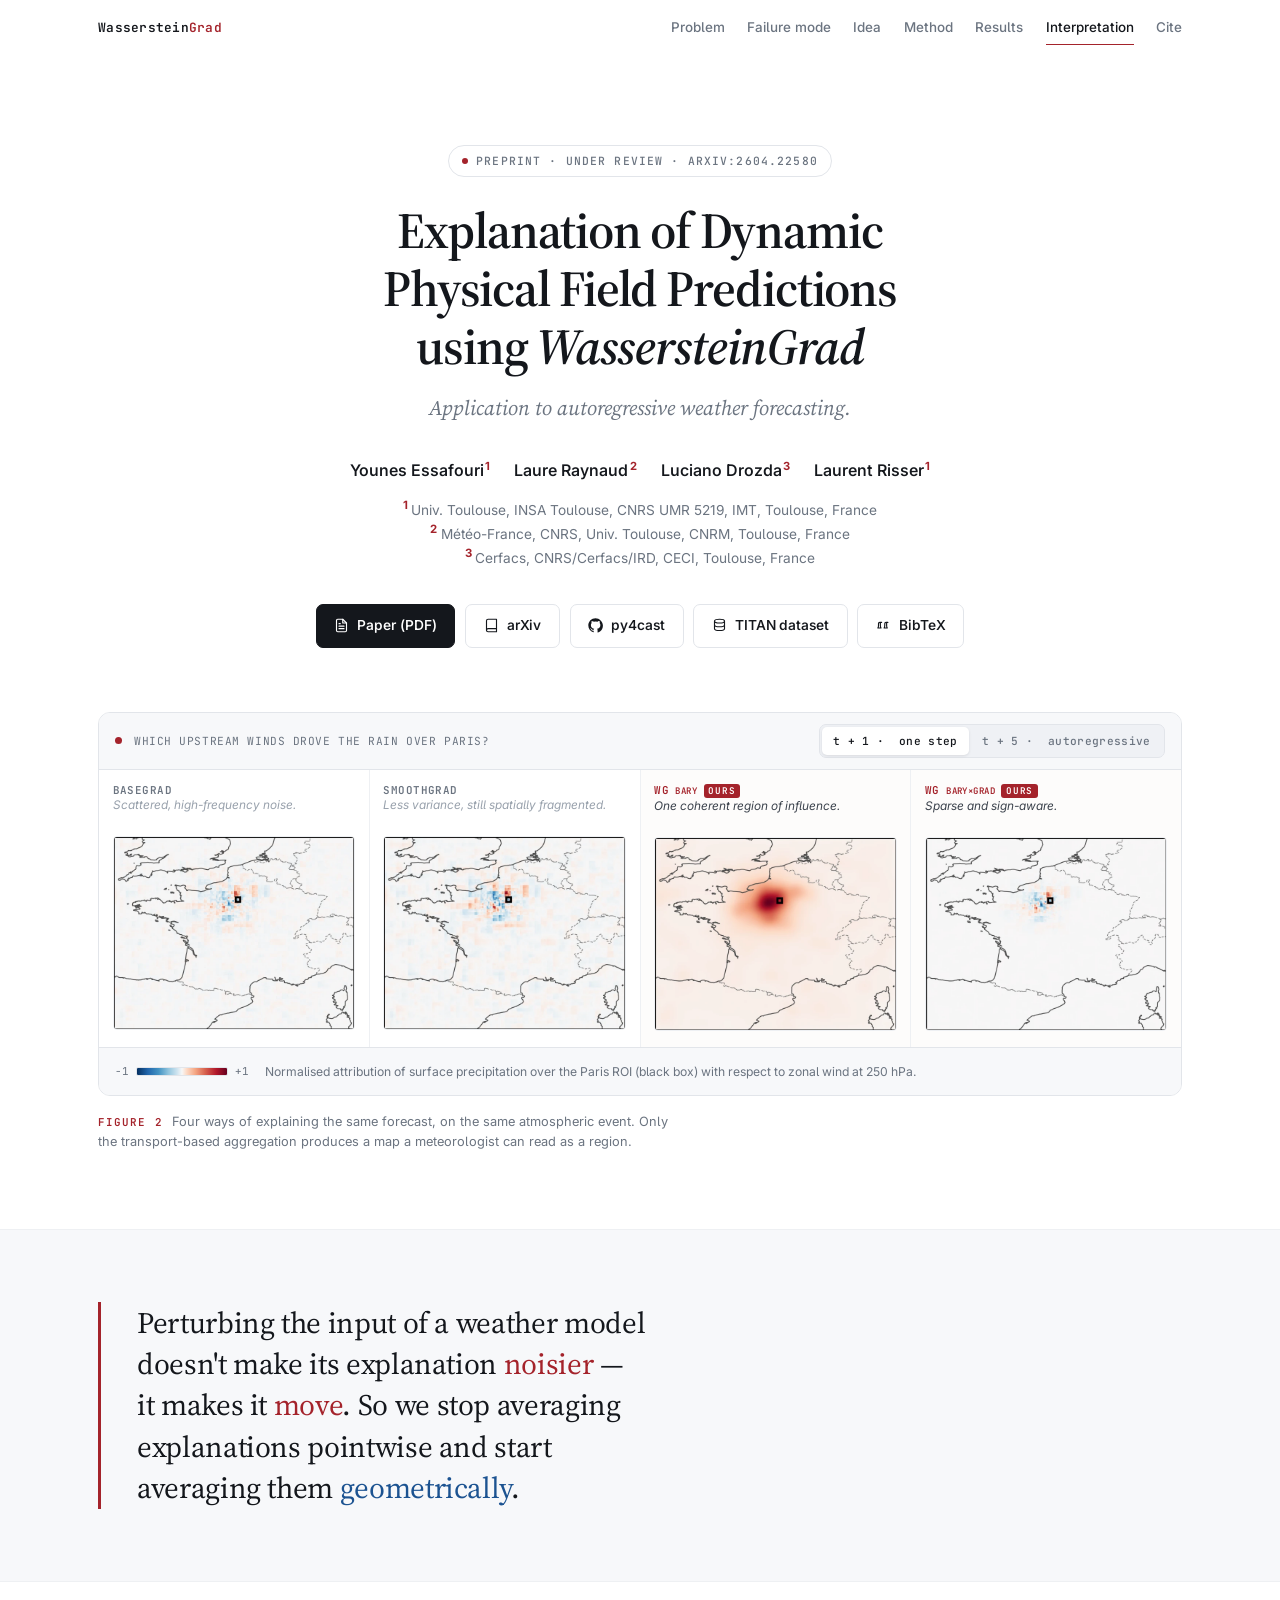
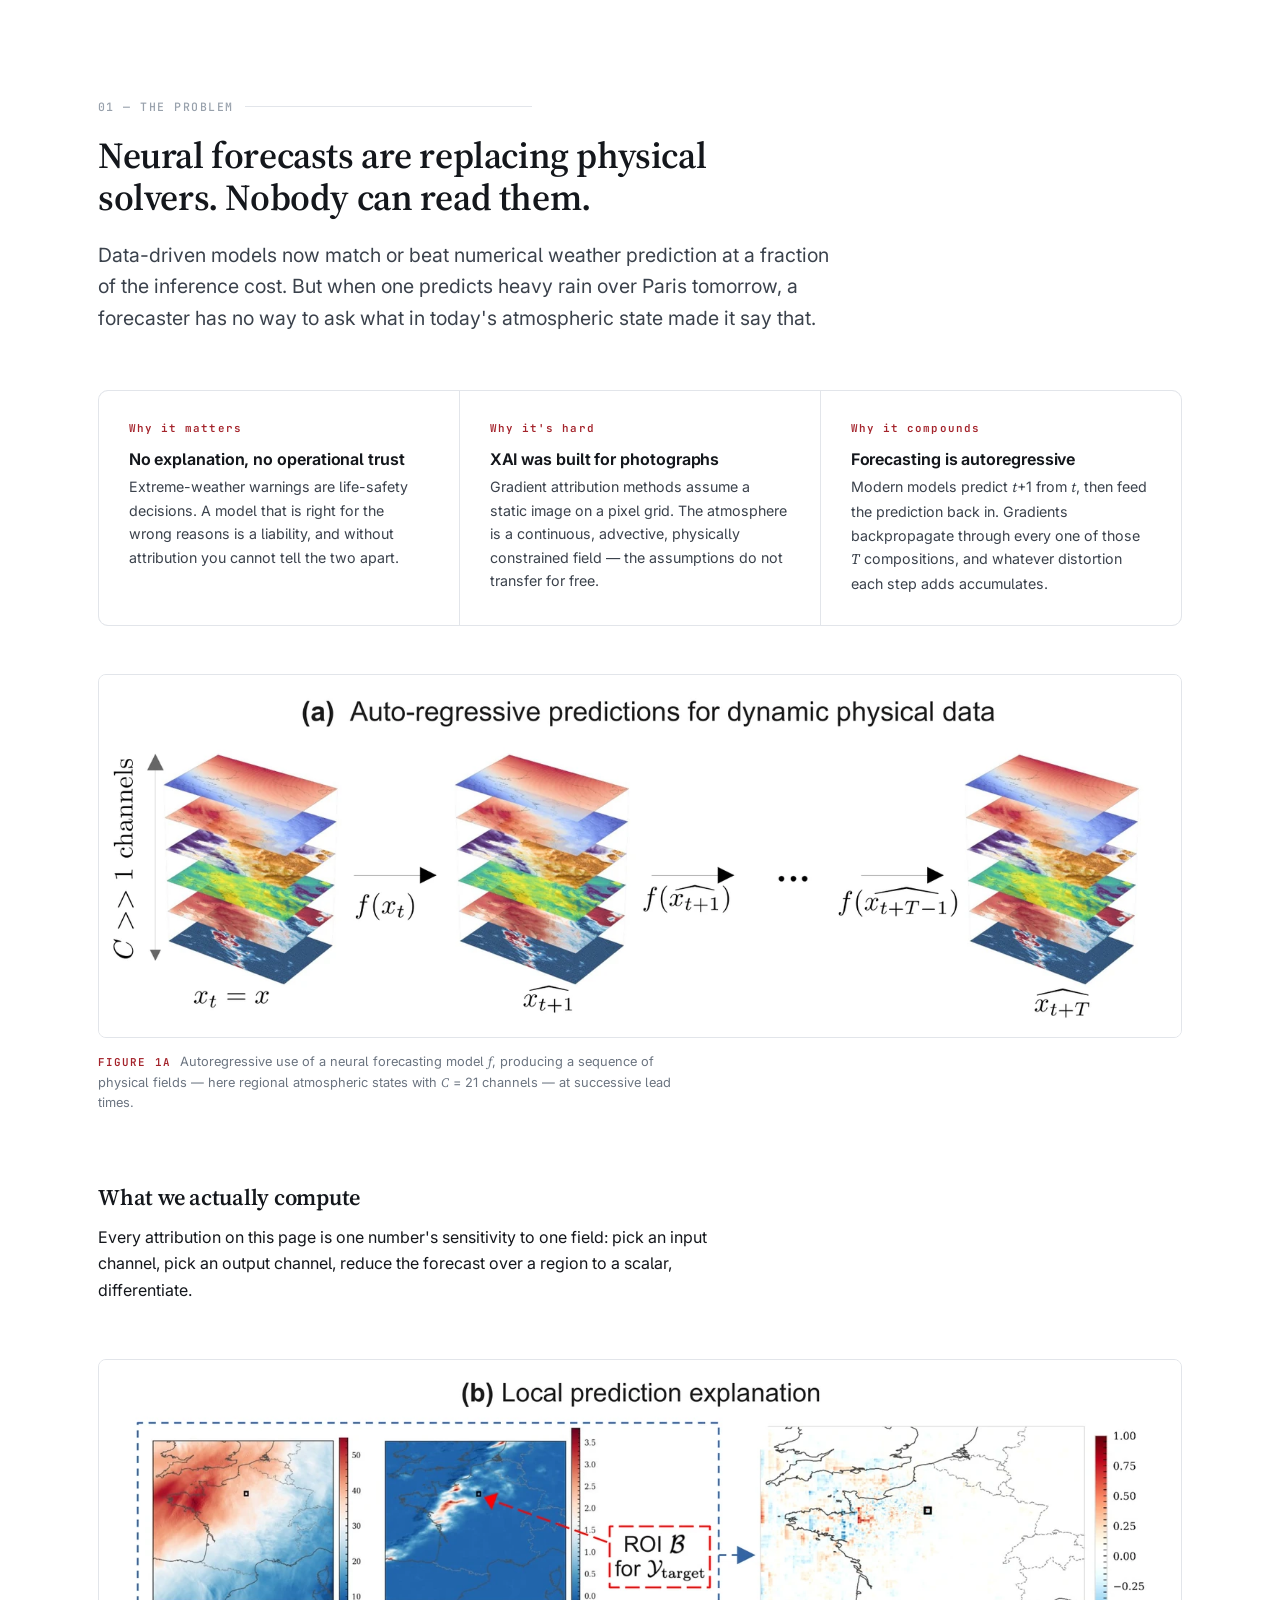
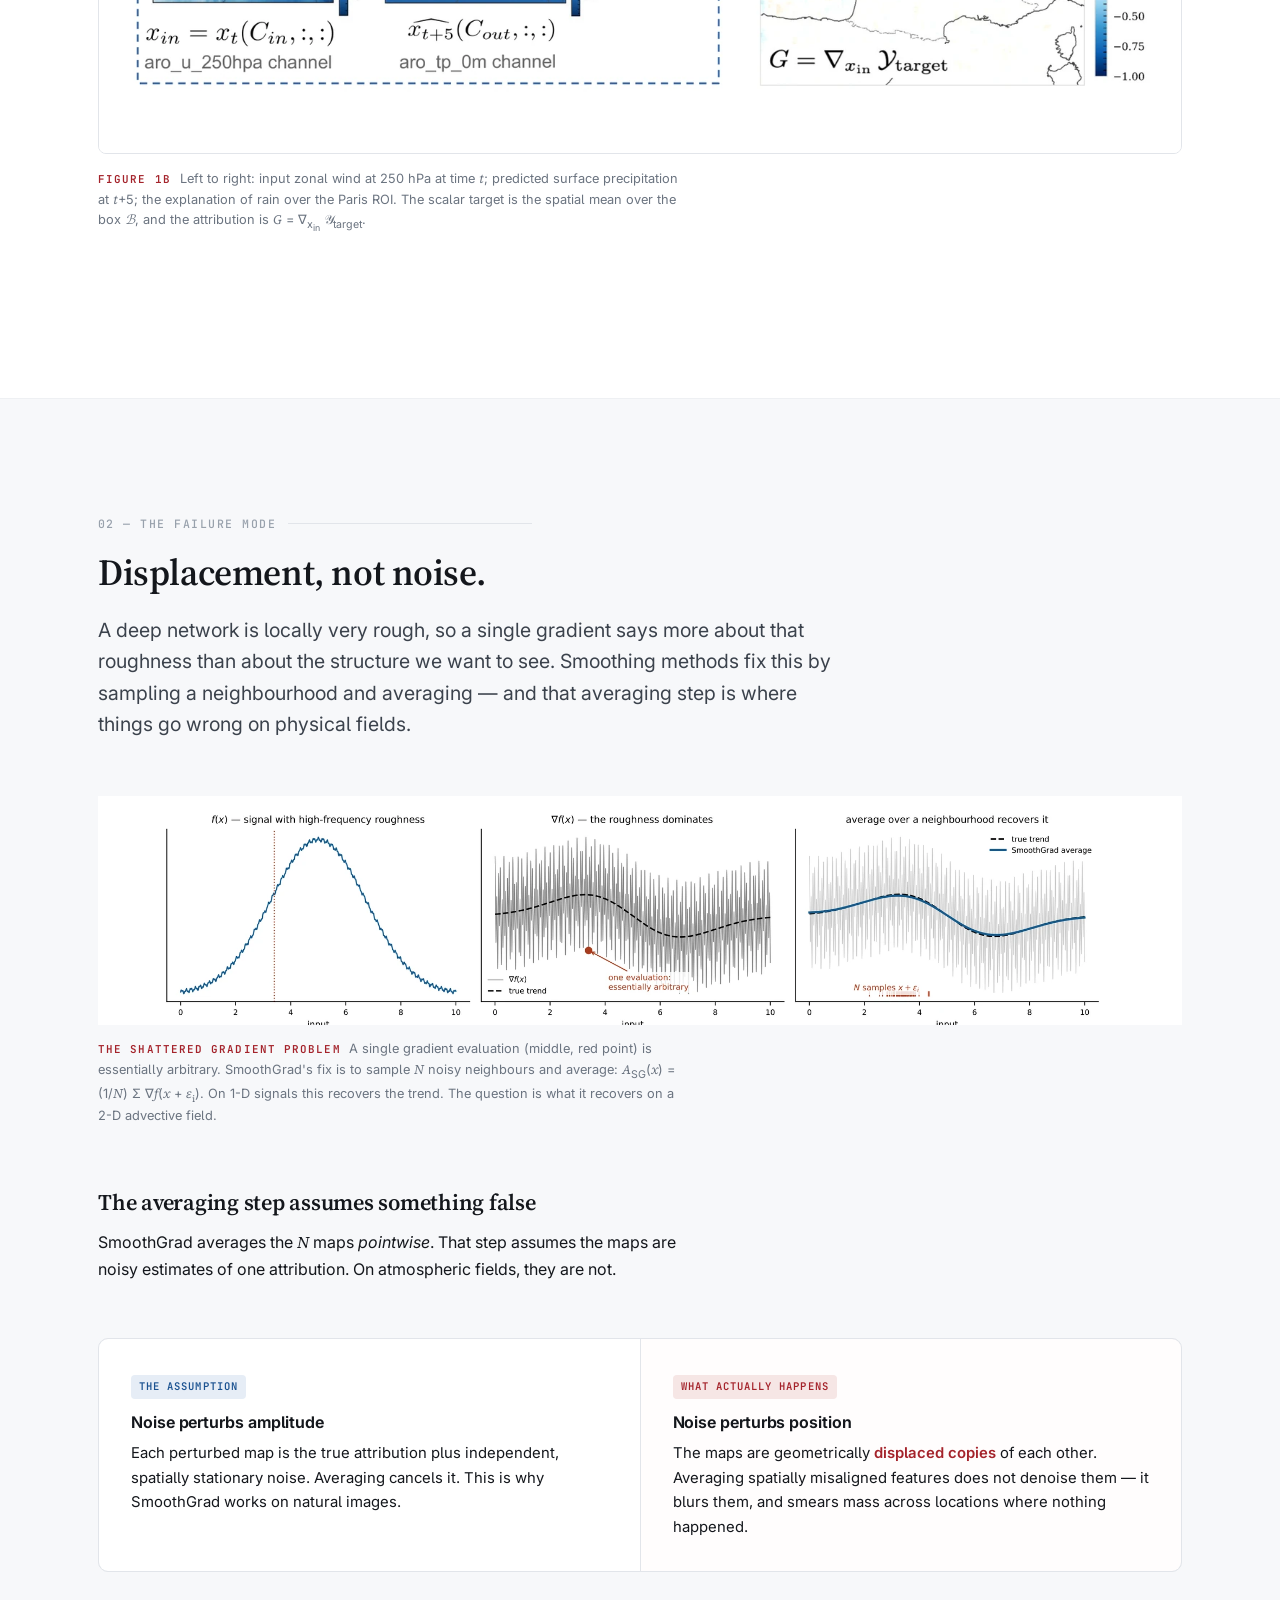
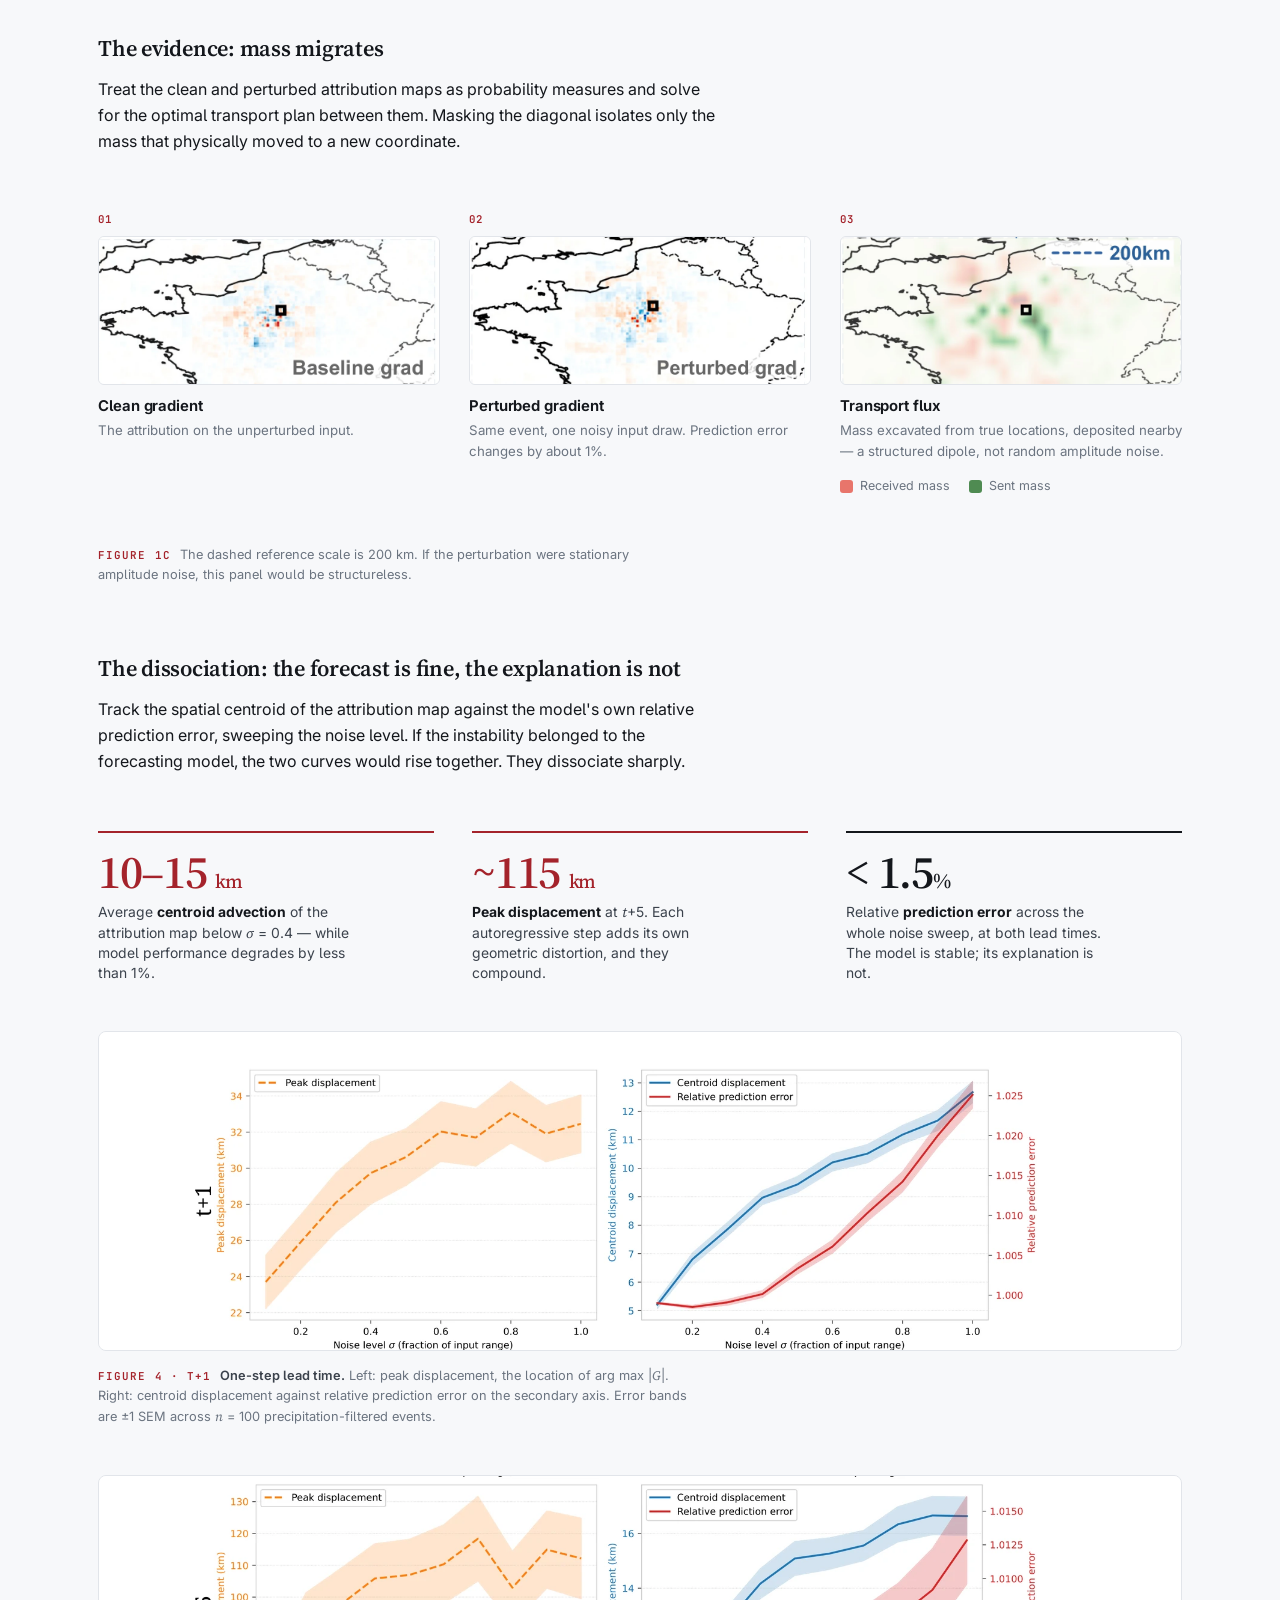
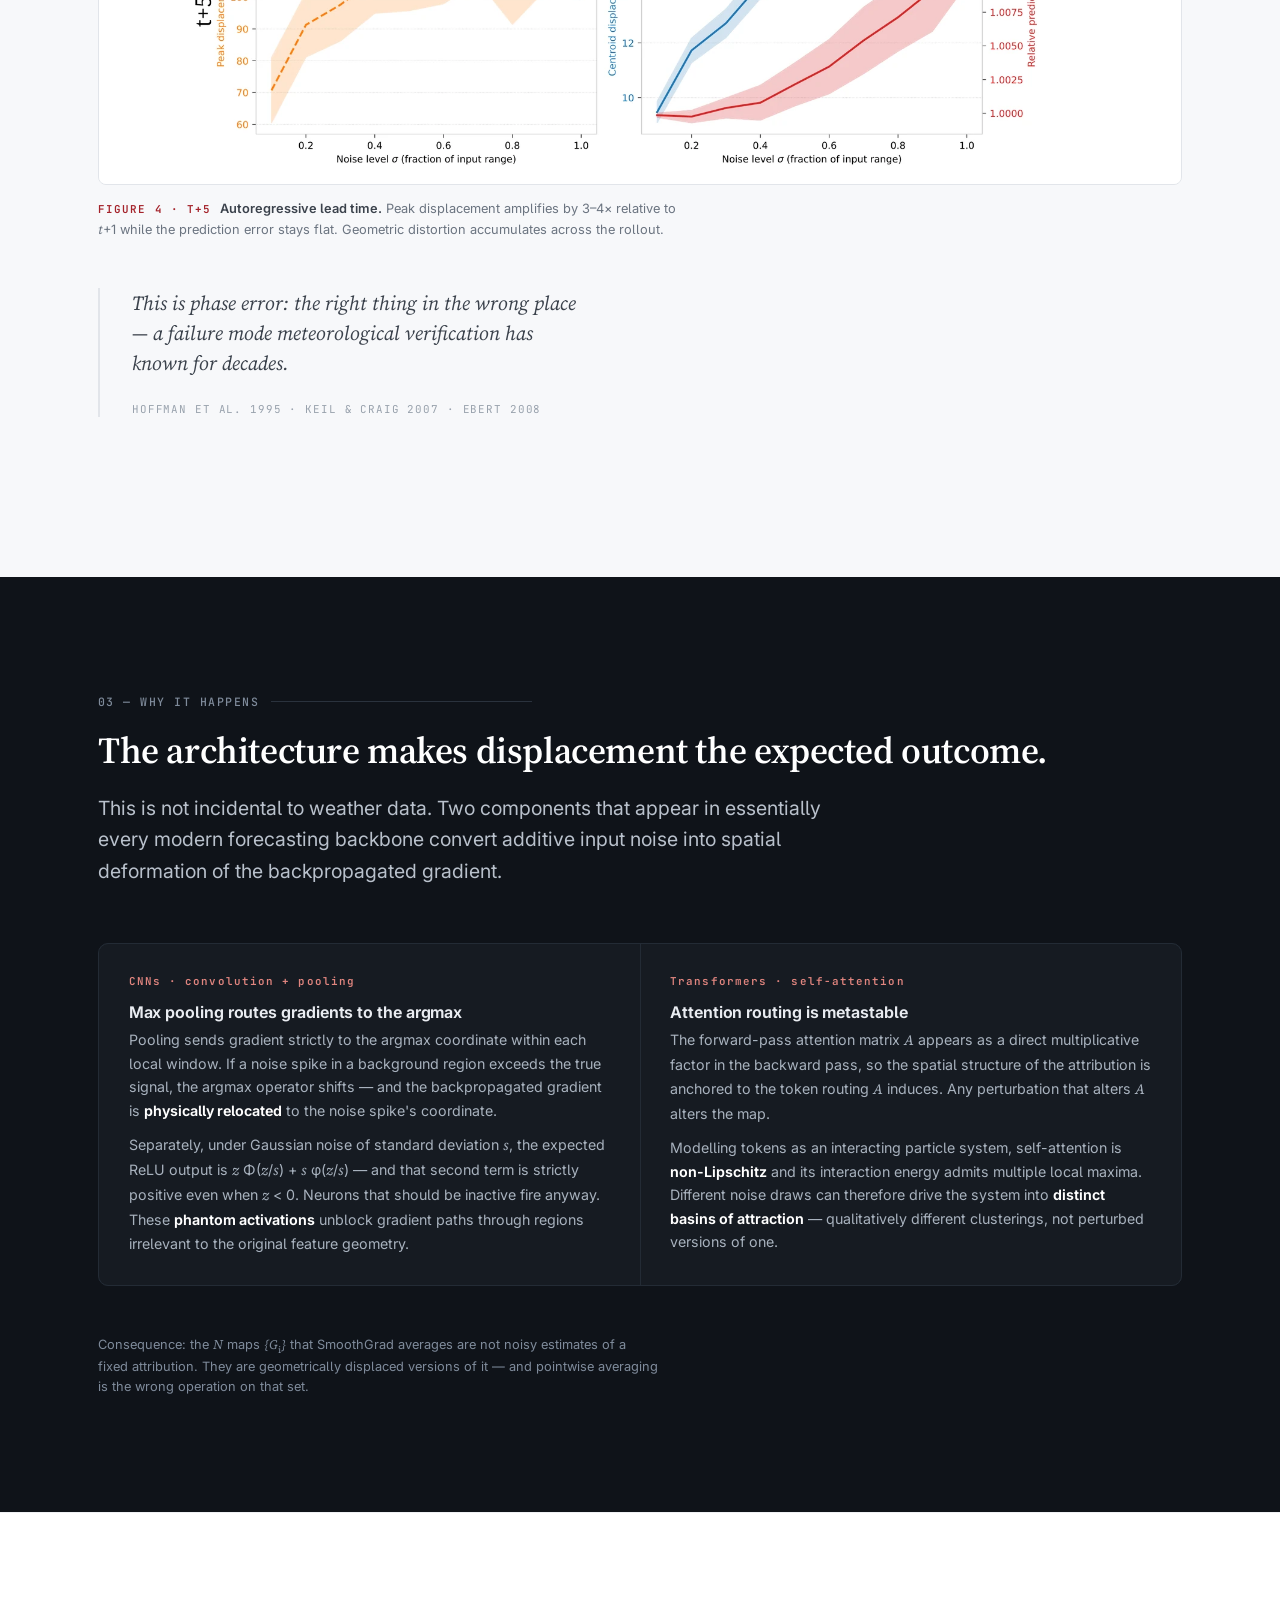
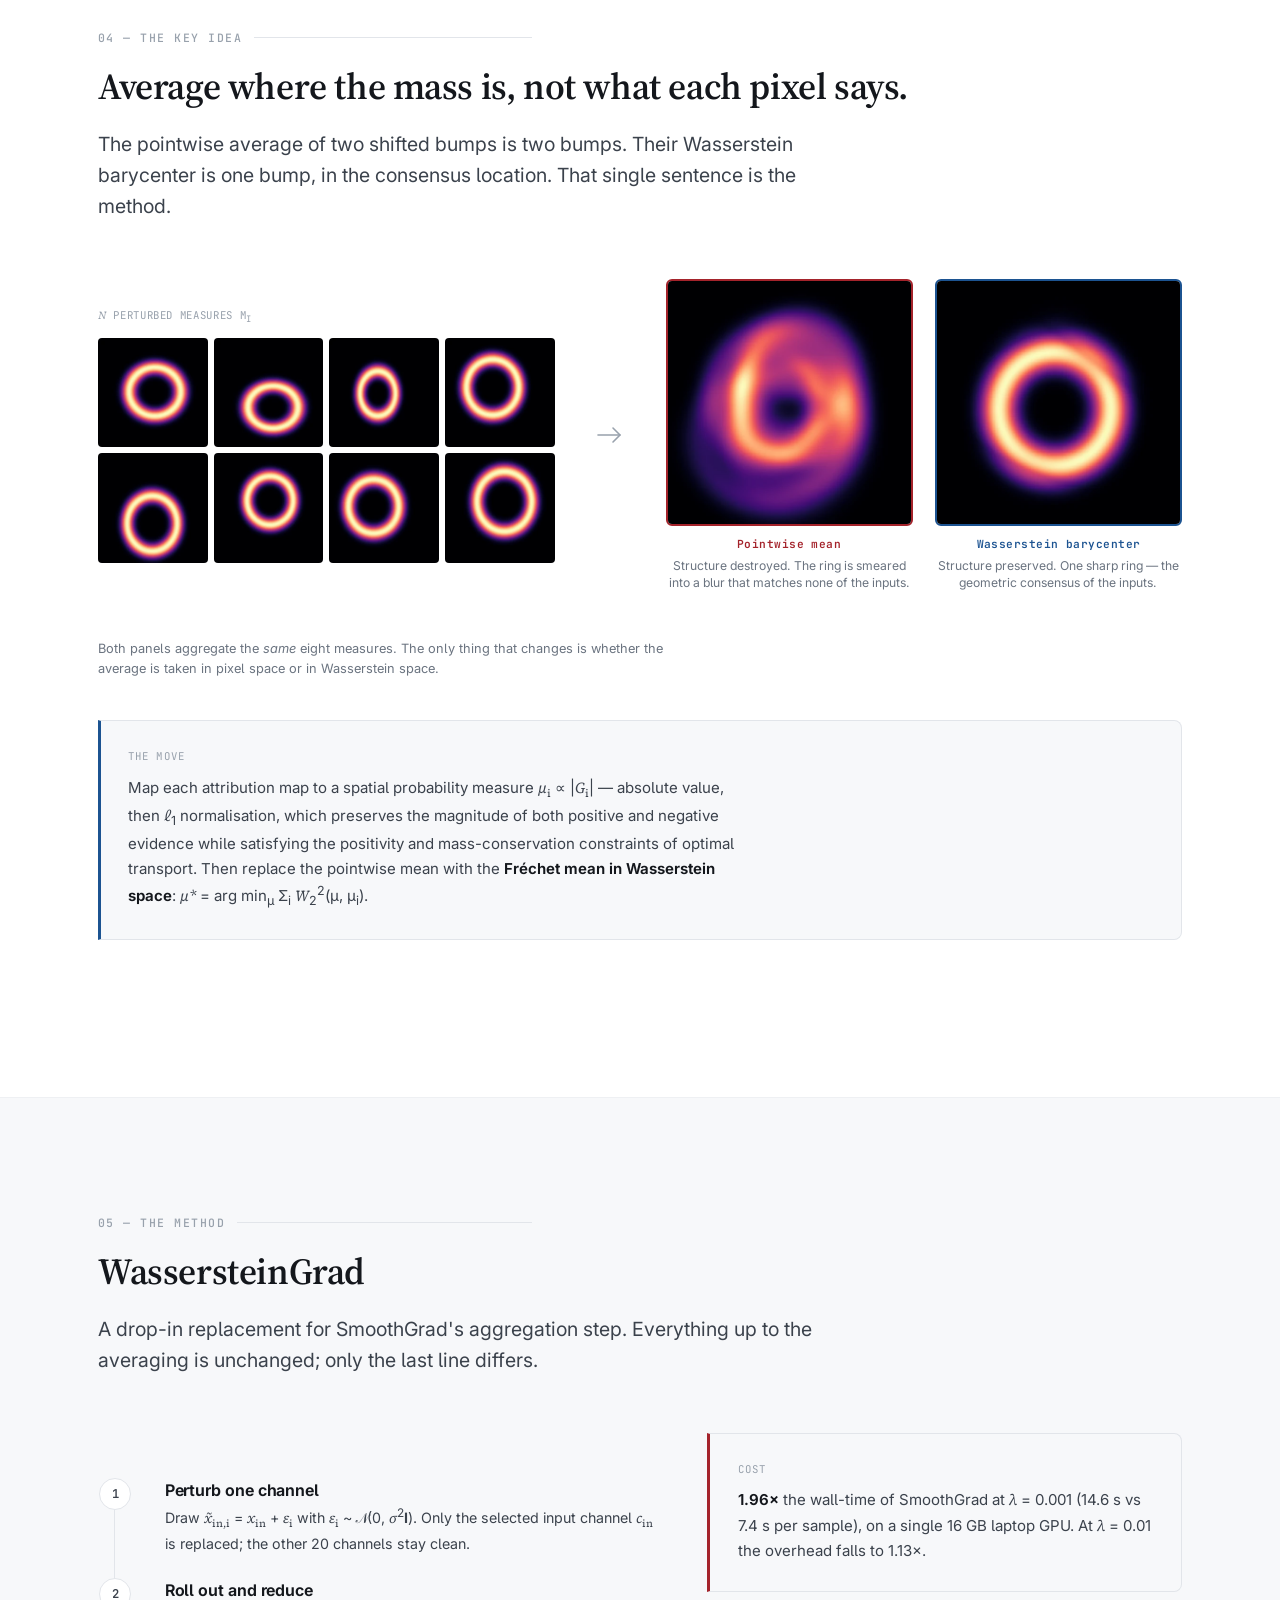
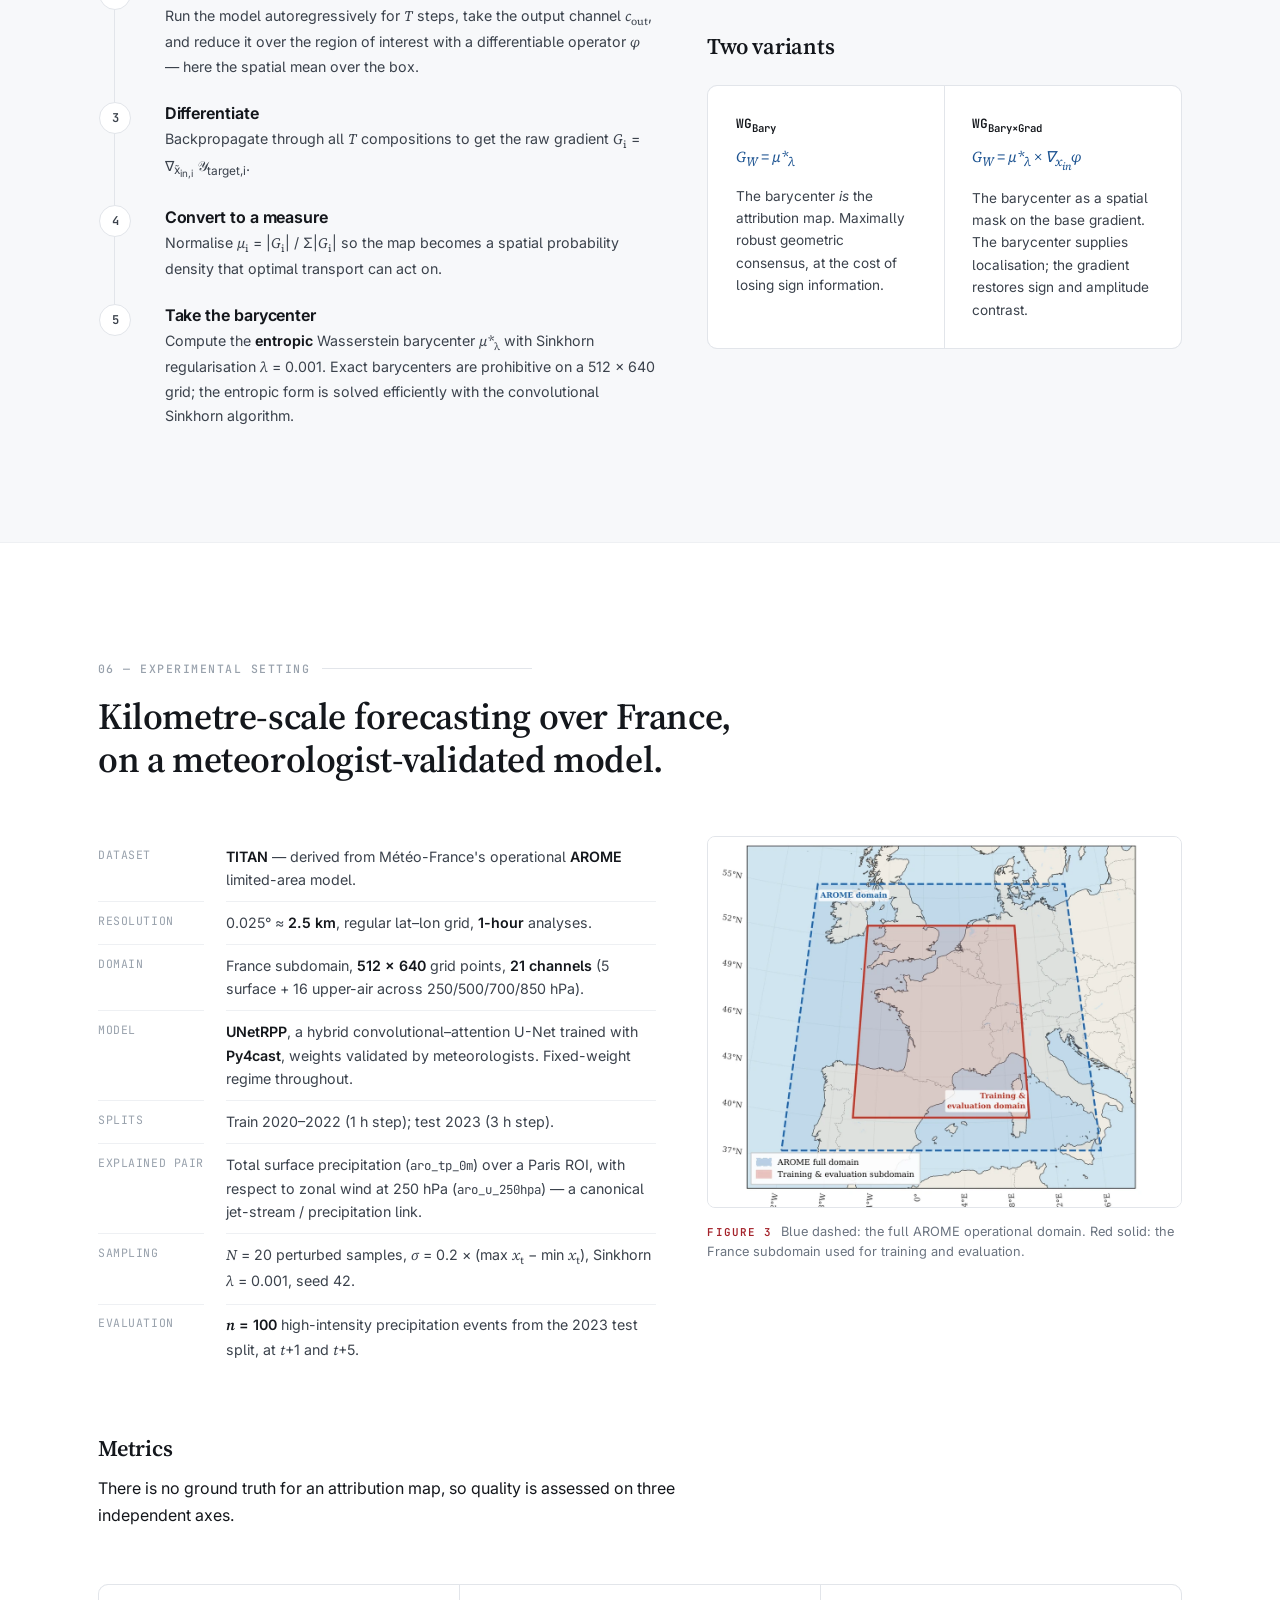
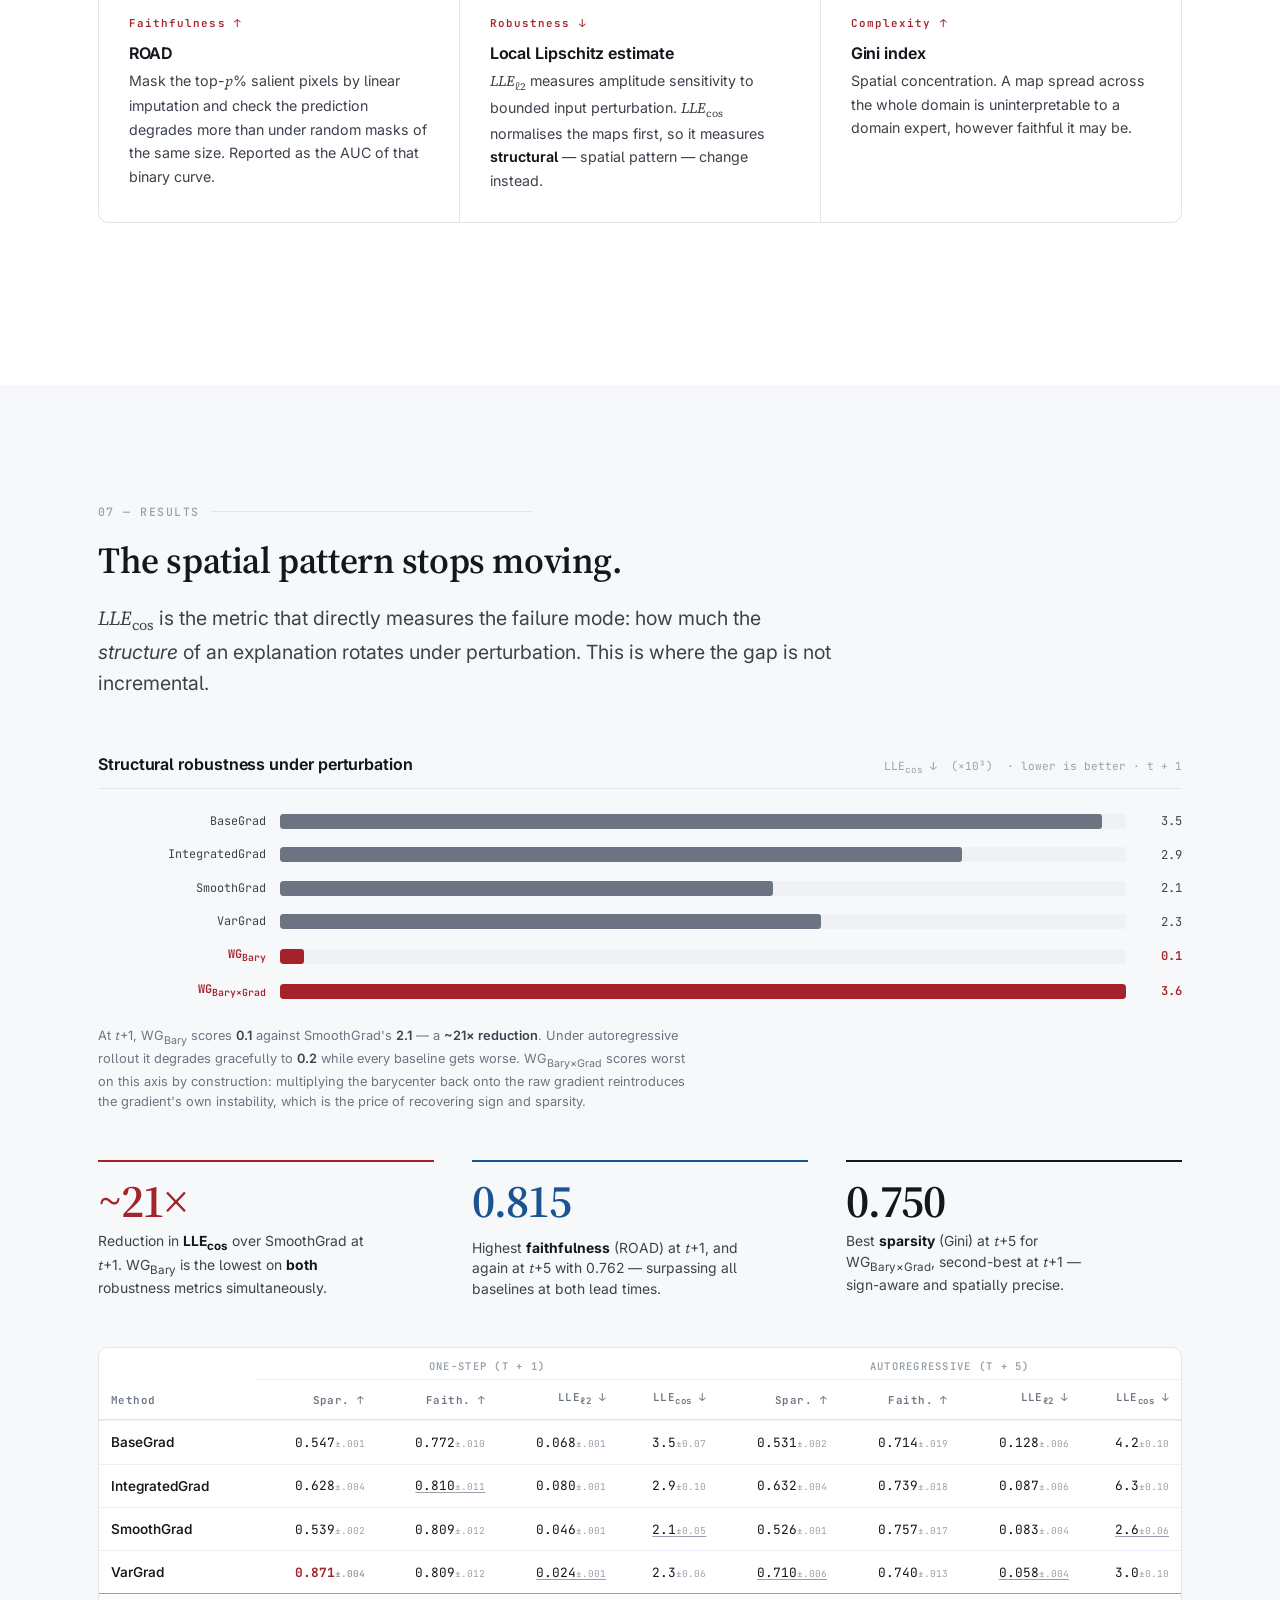
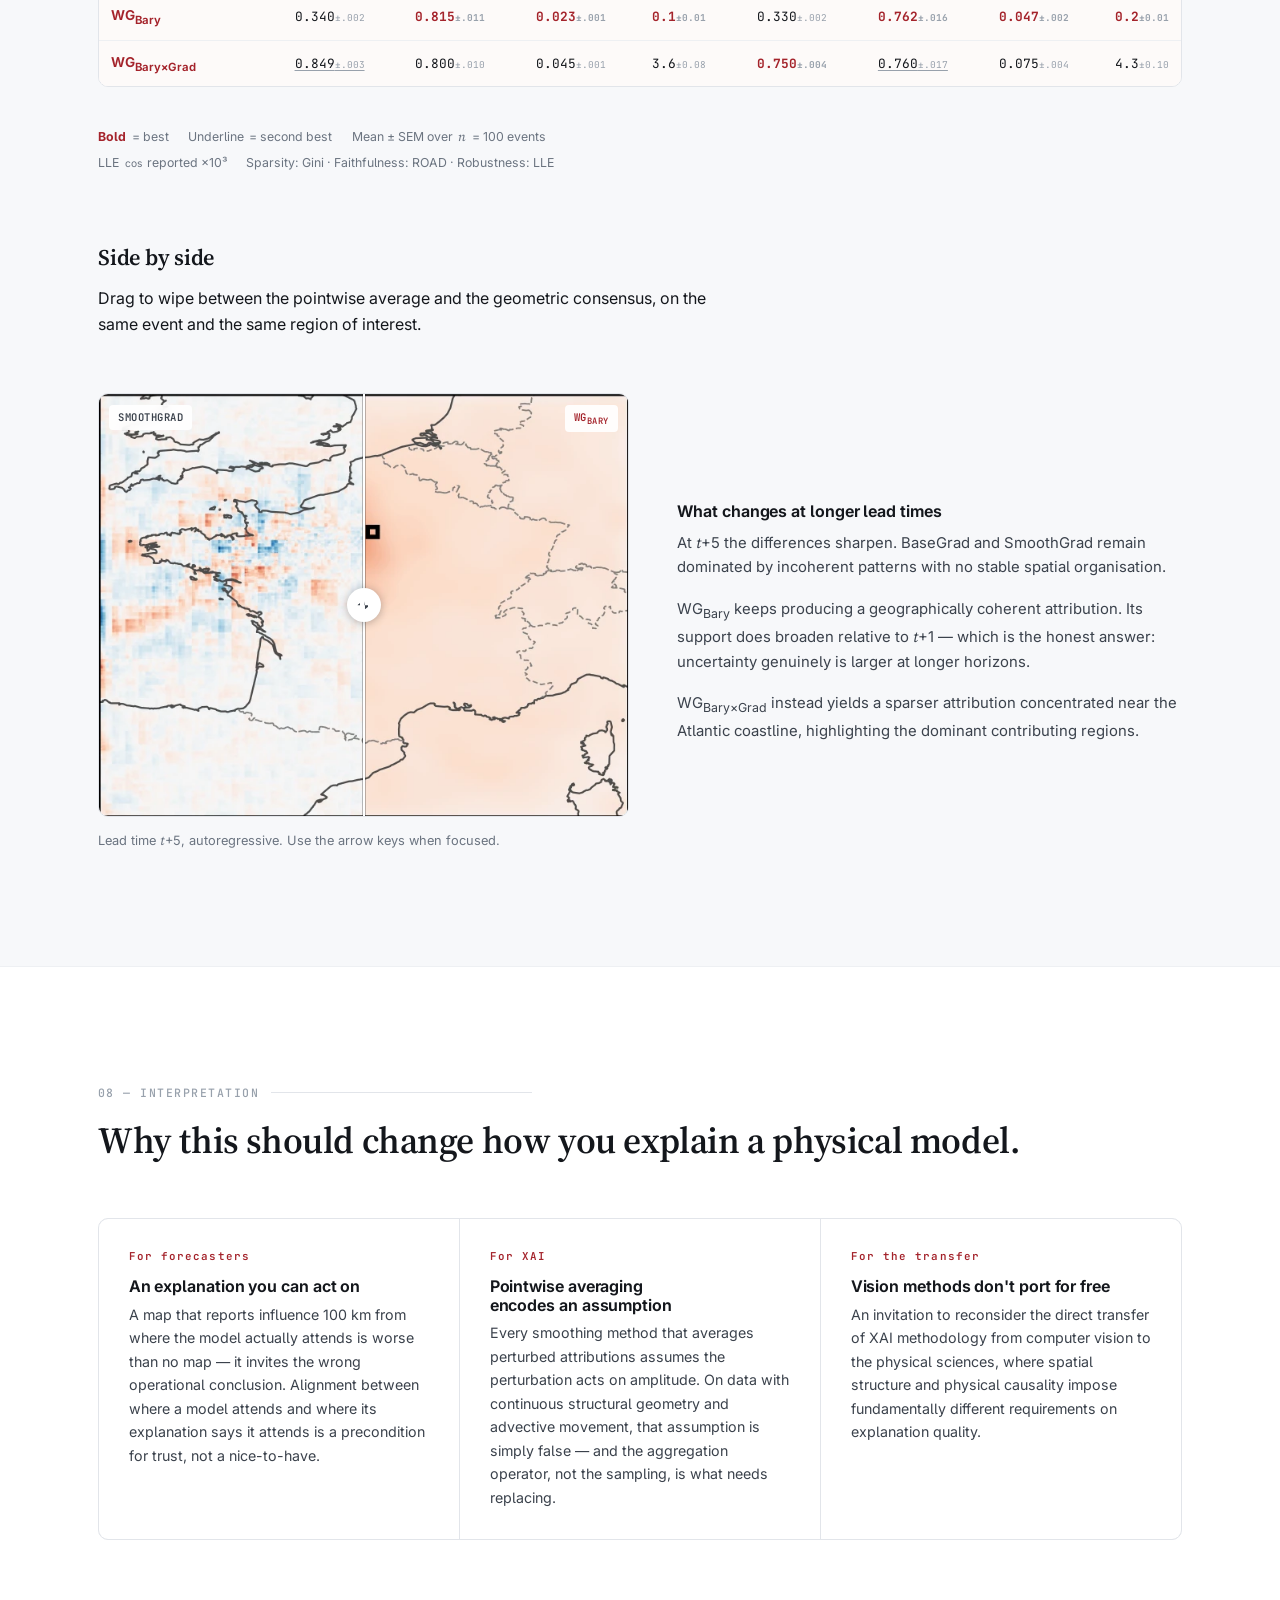
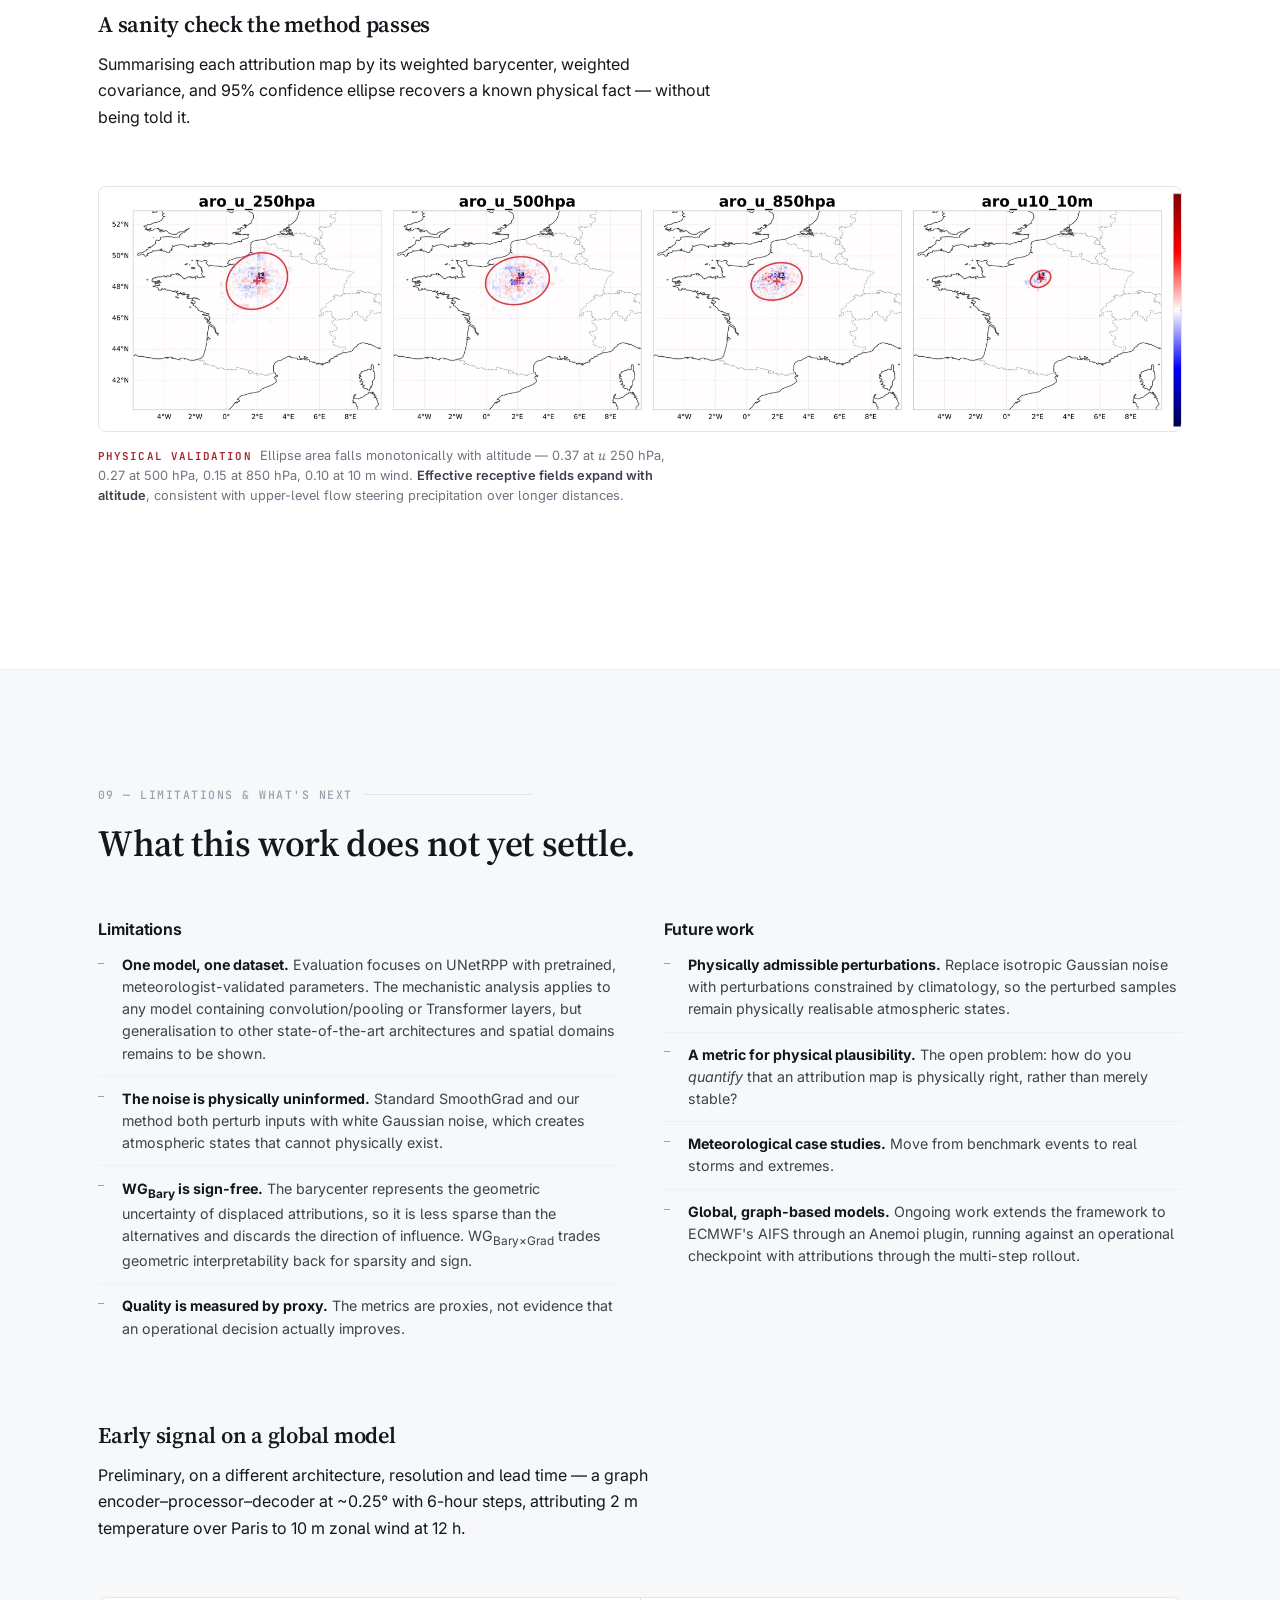
==== wassersteingrad/index.html @ 8a2215fa "Add WassersteinGrad paper project page A standalone project page for "Explanation of Dynamic Physica" ====
<!DOCTYPE html>
<html lang="en">
<head>
<meta charset="utf-8">
<meta name="viewport" content="width=device-width, initial-scale=1">
<title>WassersteinGrad — Explaining Dynamic Physical Field Predictions</title>

<meta name="description" content="Input noise does not blur gradient attributions on weather fields — it moves them. WassersteinGrad replaces SmoothGrad's pointwise average with an entropic Wasserstein barycenter to recover a geometric consensus of displaced explanations.">
<meta name="author" content="Younes Essafouri, Laure Raynaud, Luciano Drozda, Laurent Risser">
<meta name="keywords" content="explainable AI, XAI, weather forecasting, optimal transport, Wasserstein barycenter, SmoothGrad, attribution, autoregressive forecasting, AROME, TITAN">

<meta property="og:type" content="website">
<meta property="og:title" content="WassersteinGrad — Explaining Dynamic Physical Field Predictions">
<meta property="og:description" content="Gradient explanations of weather models don't get noisier under perturbation — they get displaced. WassersteinGrad averages them geometrically instead of pointwise.">
<meta property="og:image" content="assets/figures/map-wgbary-t1.webp">
<meta name="twitter:card" content="summary_large_image">
<meta name="twitter:title" content="WassersteinGrad — Explaining Dynamic Physical Field Predictions">
<meta name="twitter:description" content="Gradient explanations of weather models don't get noisier under perturbation — they get displaced.">
<meta name="twitter:image" content="assets/figures/map-wgbary-t1.webp">

<link rel="canonical" href="https://younesessafouri.github.io/Portfolio/wassersteingrad/">

<link rel="preconnect" href="https://fonts.googleapis.com">
<link rel="preconnect" href="https://fonts.gstatic.com" crossorigin>
<link rel="stylesheet" href="https://fonts.googleapis.com/css2?family=Inter:wght@400;500;550;600;650;700&family=JetBrains+Mono:wght@400;500;600&family=Source+Serif+4:ital,opsz,wght@0,8..60,400;0,8..60,600;1,8..60,400&display=swap">
<link rel="stylesheet" href="assets/css/style.css">

<link rel="icon" href="data:image/svg+xml,%3Csvg xmlns='http://www.w3.org/2000/svg' viewBox='0 0 32 32'%3E%3Crect width='32' height='32' rx='7' fill='%23ffffff'/%3E%3Ccircle cx='16' cy='16' r='9' fill='none' stroke='%23a4232b' stroke-width='4'/%3E%3C/svg%3E">

<script type="application/ld+json">
{
  "@context": "https://schema.org",
  "@type": "ScholarlyArticle",
  "name": "Explanation of Dynamic Physical Field Predictions using WassersteinGrad: Application to Autoregressive Weather Forecasting",
  "author": [
    {"@type": "Person", "name": "Younes Essafouri"},
    {"@type": "Person", "name": "Laure Raynaud"},
    {"@type": "Person", "name": "Luciano Drozda"},
    {"@type": "Person", "name": "Laurent Risser"}
  ],
  "identifier": "arXiv:2604.22580",
  "datePublished": "2026-04-24",
  "creativeWorkStatus": "Preprint. Under review.",
  "abstract": "Stochastic input perturbations do not induce stationary amplitude noise in attribution maps of dynamic physical fields, but cause a geometric displacement of the attributions. WassersteinGrad extracts a geometric consensus of perturbed attribution maps by computing their entropic Wasserstein barycenter."
}
</script>
</head>

<body>
<a class="skip-link" href="#main">Skip to content</a>

<nav class="nav" id="nav">
  <div class="wrap">
    <a class="nav-brand" href="#top">Wasserstein<span>Grad</span></a>
    <div class="nav-links">
      <a href="#problem">Problem</a>
      <a href="#failure">Failure mode</a>
      <a href="#idea">Idea</a>
      <a href="#method">Method</a>
      <a href="#results">Results</a>
      <a href="#meaning">Interpretation</a>
      <a href="#cite">Cite</a>
    </div>
  </div>
</nav>

<main id="main">

<!-- ====================================================== HERO ============ -->
<header class="hero" id="top">
  <div class="wrap">
    <p class="venue">Preprint · Under review · arXiv:2604.22580</p>

    <h1>Explanation of Dynamic Physical Field Predictions using <span class="wg">WassersteinGrad</span></h1>
    <p class="hero-sub">Application to autoregressive weather forecasting.</p>

    <ul class="authors">
      <li>Younes Essafouri<sup>1</sup></li>
      <li>Laure Raynaud<sup>2</sup></li>
      <li>Luciano Drozda<sup>3</sup></li>
      <li>Laurent Risser<sup>1</sup></li>
    </ul>
    <ul class="affils">
      <li><sup>1</sup>Univ. Toulouse, INSA Toulouse, CNRS UMR 5219, IMT, Toulouse, France</li>
      <li><sup>2</sup>Météo-France, CNRS, Univ. Toulouse, CNRM, Toulouse, France</li>
      <li><sup>3</sup>Cerfacs, CNRS/Cerfacs/IRD, CECI, Toulouse, France</li>
    </ul>

    <div class="btn-row">
      <a class="btn btn-primary" href="https://arxiv.org/abs/2604.22580">
        <svg viewBox="0 0 24 24" fill="none" stroke="currentColor" stroke-width="1.8" stroke-linecap="round" stroke-linejoin="round"><path d="M14 2H6a2 2 0 0 0-2 2v16a2 2 0 0 0 2 2h12a2 2 0 0 0 2-2V8z"/><path d="M14 2v6h6"/><path d="M16 13H8M16 17H8M10 9H8"/></svg>
        Paper (PDF)
      </a>
      <a class="btn" href="https://arxiv.org/abs/2604.22580">
        <svg viewBox="0 0 24 24" fill="none" stroke="currentColor" stroke-width="1.8" stroke-linecap="round" stroke-linejoin="round"><path d="M4 19.5A2.5 2.5 0 0 1 6.5 17H20"/><path d="M6.5 2H20v20H6.5A2.5 2.5 0 0 1 4 19.5v-15A2.5 2.5 0 0 1 6.5 2z"/></svg>
        arXiv
      </a>
      <a class="btn" href="https://github.com/meteofrance/py4cast">
        <svg viewBox="0 0 24 24" fill="currentColor"><path d="M12 .5C5.7.5.5 5.7.5 12c0 5.1 3.3 9.4 7.8 10.9.6.1.8-.2.8-.6v-2c-3.2.7-3.9-1.5-3.9-1.5-.5-1.3-1.3-1.7-1.3-1.7-1-.7.1-.7.1-.7 1.2.1 1.8 1.2 1.8 1.2 1 1.8 2.7 1.3 3.4 1 .1-.8.4-1.3.7-1.6-2.6-.3-5.3-1.3-5.3-5.8 0-1.3.5-2.3 1.2-3.2-.1-.3-.5-1.5.1-3.1 0 0 1-.3 3.3 1.2a11.4 11.4 0 0 1 6 0C17.5 4.7 18.5 5 18.5 5c.6 1.6.2 2.8.1 3.1.8.9 1.2 1.9 1.2 3.2 0 4.5-2.7 5.5-5.3 5.8.4.4.8 1.1.8 2.2v3.3c0 .4.2.7.8.6 4.6-1.5 7.8-5.8 7.8-10.9C23.5 5.7 18.3.5 12 .5z"/></svg>
        py4cast
      </a>
      <a class="btn" href="https://huggingface.co/datasets/meteofrance/titan">
        <svg viewBox="0 0 24 24" fill="none" stroke="currentColor" stroke-width="1.8" stroke-linecap="round" stroke-linejoin="round"><ellipse cx="12" cy="5" rx="8" ry="3"/><path d="M4 5v6c0 1.7 3.6 3 8 3s8-1.3 8-3V5"/><path d="M4 11v6c0 1.7 3.6 3 8 3s8-1.3 8-3v-6"/></svg>
        TITAN dataset
      </a>
      <a class="btn" href="#cite">
        <svg viewBox="0 0 24 24" fill="none" stroke="currentColor" stroke-width="1.8" stroke-linecap="round" stroke-linejoin="round"><path d="M9 7H6a2 2 0 0 0-2 2v3c0 3-1 4-1 4h5s-1-1-1-4V7zM19 7h-3a2 2 0 0 0-2 2v3c0 3-1 4-1 4h5s-1-1-1-4V7z"/></svg>
        BibTeX
      </a>
    </div>
  </div>
</header>

<!-- ==================================================== TEASER ============ -->
<section class="teaser" aria-labelledby="teaser-h">
  <div class="wrap">
    <div class="teaser-frame" data-reveal>
      <div class="teaser-bar">
        <span class="dot" aria-hidden="true"></span>
        <span id="teaser-h">Which upstream winds drove the rain over Paris?</span>
        <span class="spacer"></span>
        <div class="seg" role="group" aria-label="Forecast lead time">
          <button type="button" data-lead="t1" aria-pressed="true">t + 1<span class="seg-long">&nbsp;·&nbsp; one step</span></button>
          <button type="button" data-lead="t5" aria-pressed="false">t + 5<span class="seg-long">&nbsp;·&nbsp; autoregressive</span></button>
        </div>
      </div>

      <div class="map-grid" id="teaser-grid">
        <figure class="map-cell">
          <h4>BaseGrad</h4>
          <p class="verdict">Scattered, high-frequency noise.</p>
          <img src="assets/figures/map-basegrad-t1.webp" alt="BaseGrad attribution map over France: sparse, speckled red and blue pixels with no coherent structure." width="660" height="526" data-map="basegrad" loading="eager" decoding="async">
        </figure>
        <figure class="map-cell">
          <h4>SmoothGrad</h4>
          <p class="verdict">Less variance, still spatially fragmented.</p>
          <img src="assets/figures/map-smoothgrad-t1.webp" alt="SmoothGrad attribution map over France: reduced speckle but still fragmented into disconnected patches." width="660" height="526" data-map="smoothgrad" loading="eager" decoding="async">
        </figure>
        <figure class="map-cell is-ours">
          <h4>WG<sub>Bary</sub> <span class="ours-tag">Ours</span></h4>
          <p class="verdict">One coherent region of influence.</p>
          <img src="assets/figures/map-wgbary-t1.webp" alt="WassersteinGrad barycenter attribution map: a single smooth, geographically coherent region of influence over northern France." width="660" height="526" data-map="wgbary" loading="eager" decoding="async">
        </figure>
        <figure class="map-cell is-ours">
          <h4>WG<sub>Bary×Grad</sub> <span class="ours-tag">Ours</span></h4>
          <p class="verdict">Sparse and sign-aware.</p>
          <img src="assets/figures/map-wgbarygrad-t1.webp" alt="WassersteinGrad barycenter used as a mask on the base gradient: a spatially concentrated, signed attribution map." width="660" height="526" data-map="wgbarygrad" loading="eager" decoding="async">
        </figure>
      </div>

      <div class="teaser-foot">
        <span class="scale">
          <span>−1</span><span class="scale-bar" aria-hidden="true"></span><span>+1</span>
        </span>
        <span>Normalised attribution of surface precipitation over the Paris ROI (black box) with respect to zonal wind at 250&nbsp;hPa.</span>
      </div>
    </div>
    <p class="caption" style="margin-top:1rem"><span class="fig-label">Figure 2</span>Four ways of explaining the same forecast, on the same atmospheric event. Only the transport-based aggregation produces a map a meteorologist can read as a region.</p>
  </div>
</section>

<!-- ====================================================== TL;DR =========== -->
<section class="tldr band">
  <div class="wrap">
    <div class="tldr-inner" data-reveal>
      <p>Perturbing the input of a weather model doesn't make its explanation <span class="hi">noisier</span> — it makes it <span class="hi">move</span>. So we stop averaging explanations pointwise and start averaging them <span class="hi-2">geometrically</span>.</p>
    </div>
  </div>
</section>

<!-- ==================================================== PROBLEM =========== -->
<section id="problem">
  <div class="wrap">
    <div class="section-head" data-reveal>
      <p class="eyebrow">01 — The problem</p>
      <h2>Neural forecasts are replacing physical solvers. Nobody can read them.</h2>
      <p class="lede">Data-driven models now match or beat numerical weather prediction at a fraction of the inference cost. But when one predicts heavy rain over Paris tomorrow, a forecaster has no way to ask what in today's atmospheric state made it say that.</p>
    </div>

    <div class="cards cards-3" data-reveal>
      <div class="card">
        <span class="card-num">Why it matters</span>
        <h4>No explanation, no operational trust</h4>
        <p>Extreme-weather warnings are life-safety decisions. A model that is right for the wrong reasons is a liability, and without attribution you cannot tell the two apart.</p>
      </div>
      <div class="card">
        <span class="card-num">Why it's hard</span>
        <h4>XAI was built for photographs</h4>
        <p>Gradient attribution methods assume a static image on a pixel grid. The atmosphere is a continuous, advective, physically constrained field — the assumptions do not transfer for free.</p>
      </div>
      <div class="card">
        <span class="card-num">Why it compounds</span>
        <h4>Forecasting is autoregressive</h4>
        <p>Modern models predict <span class="math">t</span>+1 from <span class="math">t</span>, then feed the prediction back in. Gradients backpropagate through every one of those <span class="math">T</span> compositions, and whatever distortion each step adds accumulates.</p>
      </div>
    </div>

    <figure class="fig" data-reveal>
      <img src="assets/figures/rollout.webp" alt="Diagram of autoregressive prediction: a stack of 21 atmospheric channels at time t is passed through the forecasting model f repeatedly, producing states at t+1 through t+T." width="1500" height="501" loading="lazy" decoding="async">
      <figcaption><span class="fig-label">Figure 1a</span>Autoregressive use of a neural forecasting model <span class="math">f</span>, producing a sequence of physical fields — here regional atmospheric states with <span class="math">C</span> = 21 channels — at successive lead times.</figcaption>
    </figure>

    <div class="section-head" data-reveal style="margin-top:clamp(3rem,6vw,4.5rem)">
      <h3>What we actually compute</h3>
      <p>Every attribution on this page is one number's sensitivity to one field: pick an input channel, pick an output channel, reduce the forecast over a region to a scalar, differentiate.</p>
    </div>

    <figure class="fig" data-reveal>
      <img src="assets/figures/attribution-pipeline.webp" alt="Local prediction explanation pipeline: input zonal wind at 250 hPa at time t, predicted surface precipitation at t+5 with a region of interest box over Paris, and the resulting gradient attribution map." width="1500" height="545" loading="lazy" decoding="async">
      <figcaption><span class="fig-label">Figure 1b</span>Left to right: input zonal wind at 250&nbsp;hPa at time <span class="math">t</span>; predicted surface precipitation at <span class="math">t</span>+5; the explanation of rain over the Paris ROI. The scalar target is the spatial mean over the box <span class="math">ℬ</span>, and the attribution is <span class="math">G</span> = ∇<sub>x<sub>in</sub></sub> 𝒴<sub>target</sub>.</figcaption>
    </figure>
  </div>
</section>

<!-- =============================================== FAILURE MODE =========== -->
<section id="failure" class="band">
  <div class="wrap">
    <div class="section-head" data-reveal>
      <p class="eyebrow">02 — The failure mode</p>
      <h2>Displacement, not noise.</h2>
      <p class="lede">A deep network is locally very rough, so a single gradient says more about that roughness than about the structure we want to see. Smoothing methods fix this by sampling a neighbourhood and averaging — and that averaging step is where things go wrong on physical fields.</p>
    </div>

    <figure class="fig fig-plain" data-reveal>
      <img src="assets/figures/shattered-gradients.webp" alt="Three panels. Left: a smooth signal with high-frequency roughness. Middle: its gradient, where the roughness dominates and a single evaluation is essentially arbitrary. Right: averaging over a neighbourhood of N samples recovers the true underlying trend." width="2000" height="423" loading="lazy" decoding="async">
      <figcaption><span class="fig-label">The shattered gradient problem</span>A single gradient evaluation (middle, red point) is essentially arbitrary. SmoothGrad's fix is to sample <span class="math">N</span> noisy neighbours and average: <span class="math">A</span><sub>SG</sub>(<span class="math">x</span>) = (1/<span class="math">N</span>) Σ ∇<span class="math">f</span>(<span class="math">x</span> + <span class="math">ε<sub>i</sub></span>). On 1-D signals this recovers the trend. The question is what it recovers on a 2-D advective field.</figcaption>
    </figure>

    <div class="section-head" data-reveal style="margin-top:clamp(2.5rem,5vw,4rem)">
      <h3>The averaging step assumes something false</h3>
      <p>SmoothGrad averages the <span class="math">N</span> maps <em>pointwise</em>. That step assumes the maps are noisy estimates of one attribution. On atmospheric fields, they are not.</p>
    </div>

    <div class="contrast" data-reveal>
      <div class="assume">
        <span class="tag">The assumption</span>
        <h4>Noise perturbs amplitude</h4>
        <p>Each perturbed map is the true attribution plus independent, spatially stationary noise. Averaging cancels it. This is why SmoothGrad works on natural images.</p>
      </div>
      <div class="reality">
        <span class="tag">What actually happens</span>
        <h4>Noise perturbs position</h4>
        <p>The maps are geometrically <em class="term">displaced copies</em> of each other. Averaging spatially misaligned features does not denoise them — it blurs them, and smears mass across locations where nothing happened.</p>
      </div>
    </div>

    <div class="section-head" data-reveal style="margin-top:clamp(2.5rem,5vw,4rem)">
      <h3>The evidence: mass migrates</h3>
      <p>Treat the clean and perturbed attribution maps as probability measures and solve for the optimal transport plan between them. Masking the diagonal isolates only the mass that physically moved to a new coordinate.</p>
    </div>

    <div class="triptych" data-reveal>
      <div class="trip-step">
        <span class="n">01</span>
        <img src="assets/figures/noise-baseline-grad.webp" alt="Baseline gradient attribution map over northern France, showing speckled red and blue values concentrated near the Paris region of interest." width="888" height="373" loading="lazy" decoding="async">
        <h4>Clean gradient</h4>
        <p>The attribution on the unperturbed input.</p>
      </div>
      <div class="trip-step">
        <span class="n">02</span>
        <img src="assets/figures/noise-perturbed-grad.webp" alt="Perturbed gradient attribution map, visibly similar in structure but shifted relative to the clean map." width="888" height="384" loading="lazy" decoding="async">
        <h4>Perturbed gradient</h4>
        <p>Same event, one noisy input draw. Prediction error changes by about 1%.</p>
      </div>
      <div class="trip-step">
        <span class="n">03</span>
        <img src="assets/figures/noise-transport-flux.webp" alt="Optimal transport mass flux map showing a structured dipole: green regions where attribution mass was sent and red regions where it was received, separated by roughly 200 kilometres." width="888" height="392" loading="lazy" decoding="async">
        <h4>Transport flux</h4>
        <p>Mass excavated from true locations, deposited nearby — a structured dipole, not random amplitude noise.</p>
        <div class="legend-row">
          <span><i style="background:#e8756b"></i>Received mass</span>
          <span><i style="background:#4f8b52"></i>Sent mass</span>
        </div>
      </div>
    </div>
    <p class="caption"><span class="fig-label">Figure 1c</span>The dashed reference scale is 200&nbsp;km. If the perturbation were stationary amplitude noise, this panel would be structureless.</p>

    <div class="section-head" data-reveal style="margin-top:clamp(3rem,6vw,4.5rem)">
      <h3>The dissociation: the forecast is fine, the explanation is not</h3>
      <p>Track the spatial centroid of the attribution map against the model's own relative prediction error, sweeping the noise level. If the instability belonged to the forecasting model, the two curves would rise together. They dissociate sharply.</p>
    </div>

    <div class="stats" data-reveal>
      <div class="stat is-red">
        <span class="n">10–15 <span style="font-size:.42em;font-weight:500">km</span></span>
        <p class="k">Average <b>centroid advection</b> of the attribution map below <span class="math">σ</span> = 0.4 — while model performance degrades by less than 1%.</p>
      </div>
      <div class="stat is-red">
        <span class="n">~115 <span style="font-size:.42em;font-weight:500">km</span></span>
        <p class="k"><b>Peak displacement</b> at <span class="math">t</span>+5. Each autoregressive step adds its own geometric distortion, and they compound.</p>
      </div>
      <div class="stat">
        <span class="n">&lt; 1.5<span style="font-size:.45em;font-weight:500">%</span></span>
        <p class="k">Relative <b>prediction error</b> across the whole noise sweep, at both lead times. The model is stable; its explanation is not.</p>
      </div>
    </div>

    <figure class="fig" data-reveal>
      <img src="assets/figures/displacement-t1.webp" alt="Two plots at lead time t+1. Left: peak displacement in kilometres rising from about 24 to 32 km as noise level increases. Right: centroid displacement rising from about 5 to 12.5 km while relative prediction error stays within 2.5%." width="1800" height="529" loading="lazy" decoding="async">
      <figcaption><span class="fig-label">Figure 4 · t+1</span><b>One-step lead time.</b> Left: peak displacement, the location of arg&nbsp;max&nbsp;|<span class="math">G</span>|. Right: centroid displacement against relative prediction error on the secondary axis. Error bands are ±1 SEM across <span class="math">n</span> = 100 precipitation-filtered events.</figcaption>
    </figure>

    <figure class="fig" data-reveal>
      <img src="assets/figures/displacement-t5.webp" alt="The same two plots at lead time t+5. Peak displacement now rises from about 70 to 115 km, three to four times larger than at t+1, while relative prediction error stays within 1.5%." width="1800" height="514" loading="lazy" decoding="async">
      <figcaption><span class="fig-label">Figure 4 · t+5</span><b>Autoregressive lead time.</b> Peak displacement amplifies by 3–4× relative to <span class="math">t</span>+1 while the prediction error stays flat. Geometric distortion accumulates across the rollout.</figcaption>
    </figure>

    <blockquote class="pull" data-reveal>
      <p>This is phase error: the right thing in the wrong place — a failure mode meteorological verification has known for decades.</p>
      <cite>Hoffman et al. 1995 · Keil &amp; Craig 2007 · Ebert 2008</cite>
    </blockquote>
  </div>
</section>

<!-- ================================================== MECHANISM =========== -->
<section id="mechanism" class="band-ink">
  <div class="wrap">
    <div class="section-head" data-reveal>
      <p class="eyebrow">03 — Why it happens</p>
      <h2>The architecture makes displacement the expected outcome.</h2>
      <p class="lede">This is not incidental to weather data. Two components that appear in essentially every modern forecasting backbone convert additive input noise into spatial deformation of the backpropagated gradient.</p>
    </div>

    <div class="cards cards-2" data-reveal>
      <div class="card">
        <span class="card-num">CNNs · convolution + pooling</span>
        <h4>Max pooling routes gradients to the argmax</h4>
        <p>Pooling sends gradient strictly to the argmax coordinate within each local window. If a noise spike in a background region exceeds the true signal, the argmax operator shifts — and the backpropagated gradient is <strong>physically relocated</strong> to the noise spike's coordinate.</p>
        <p>Separately, under Gaussian noise of standard deviation <span class="math">s</span>, the expected ReLU output is <span class="math">z</span>&nbsp;Φ(<span class="math">z</span>/<span class="math">s</span>) + <span class="math">s</span>&nbsp;φ(<span class="math">z</span>/<span class="math">s</span>) — and that second term is strictly positive even when <span class="math">z</span> &lt; 0. Neurons that should be inactive fire anyway. These <strong>phantom activations</strong> unblock gradient paths through regions irrelevant to the original feature geometry.</p>
      </div>
      <div class="card">
        <span class="card-num">Transformers · self-attention</span>
        <h4>Attention routing is metastable</h4>
        <p>The forward-pass attention matrix <span class="math">A</span> appears as a direct multiplicative factor in the backward pass, so the spatial structure of the attribution is anchored to the token routing <span class="math">A</span> induces. Any perturbation that alters <span class="math">A</span> alters the map.</p>
        <p>Modelling tokens as an interacting particle system, self-attention is <strong>non-Lipschitz</strong> and its interaction energy admits multiple local maxima. Different noise draws can therefore drive the system into <strong>distinct basins of attraction</strong> — qualitatively different clusterings, not perturbed versions of one.</p>
      </div>
    </div>

    <p class="caption" style="color:#7f8b9b;max-width:70ch" data-reveal>Consequence: the <span class="math">N</span> maps <span class="math">{G<sub>i</sub>}</span> that SmoothGrad averages are not noisy estimates of a fixed attribution. They are geometrically displaced versions of it — and pointwise averaging is the wrong operation on that set.</p>
  </div>
</section>

<!-- ====================================================== IDEA ============ -->
<section id="idea">
  <div class="wrap">
    <div class="section-head" data-reveal>
      <p class="eyebrow">04 — The key idea</p>
      <h2>Average where the mass is, not what each pixel says.</h2>
      <p class="lede">The pointwise average of two shifted bumps is two bumps. Their Wasserstein barycenter is one bump, in the consensus location. That single sentence is the method.</p>
    </div>

    <div class="bary" data-reveal>
      <div>
        <p class="bary-cap"><span class="math">N</span> perturbed measures μ<sub>i</sub></p>
        <div class="bary-inputs">
          <img src="assets/figures/barycenter-input-1.webp" alt="" width="256" height="256" loading="lazy" decoding="async">
          <img src="assets/figures/barycenter-input-2.webp" alt="" width="256" height="256" loading="lazy" decoding="async">
          <img src="assets/figures/barycenter-input-3.webp" alt="" width="256" height="256" loading="lazy" decoding="async">
          <img src="assets/figures/barycenter-input-4.webp" alt="" width="256" height="256" loading="lazy" decoding="async">
          <img src="assets/figures/barycenter-input-5.webp" alt="" width="256" height="256" loading="lazy" decoding="async">
          <img src="assets/figures/barycenter-input-6.webp" alt="" width="256" height="256" loading="lazy" decoding="async">
          <img src="assets/figures/barycenter-input-7.webp" alt="" width="256" height="256" loading="lazy" decoding="async">
          <img src="assets/figures/barycenter-input-8.webp" alt="Eight ring-shaped probability measures, each shifted and deformed slightly relative to the others." width="256" height="256" loading="lazy" decoding="async">
        </div>
      </div>

      <div class="bary-arrow" aria-hidden="true">
        <svg viewBox="0 0 34 34" fill="none" stroke="currentColor" stroke-width="1.6" stroke-linecap="round" stroke-linejoin="round"><path d="M5 17h22"/><path d="M20 10l7 7-7 7"/></svg>
      </div>

      <div class="bary-outs">
        <figure class="bary-out bad">
          <img src="assets/figures/barycenter-pointwise-mean.webp" alt="Pointwise mean of the eight rings: a smeared, broken annulus with a washed-out interior." width="512" height="512" loading="lazy" decoding="async">
          <span class="t">Pointwise mean</span>
          <p class="d">Structure destroyed. The ring is smeared into a blur that matches none of the inputs.</p>
        </figure>
        <figure class="bary-out good">
          <img src="assets/figures/barycenter-wasserstein.webp" alt="Wasserstein barycenter of the same eight rings: a single sharp, well-defined annulus." width="512" height="512" loading="lazy" decoding="async">
          <span class="t">Wasserstein barycenter</span>
          <p class="d">Structure preserved. One sharp ring — the geometric consensus of the inputs.</p>
        </figure>
      </div>
    </div>
    <p class="caption">Both panels aggregate the <em>same</em> eight measures. The only thing that changes is whether the average is taken in pixel space or in Wasserstein space.</p>

    <div class="callout" data-reveal>
      <span class="who">The move</span>
      <p>Map each attribution map to a spatial probability measure <span class="math">μ<sub>i</sub></span> ∝ |<span class="math">G<sub>i</sub></span>| — absolute value, then <span class="math">ℓ</span><sub>1</sub> normalisation, which preserves the magnitude of both positive and negative evidence while satisfying the positivity and mass-conservation constraints of optimal transport. Then replace the pointwise mean with the <strong>Fréchet mean in Wasserstein space</strong>: <span class="math">μ*</span> = arg&nbsp;min<sub>μ</sub> Σ<sub>i</sub> <span class="math">W</span><sub>2</sub><sup>2</sup>(μ, μ<sub>i</sub>).</p>
    </div>
  </div>
</section>

<!-- ==================================================== METHOD ============ -->
<section id="method" class="band">
  <div class="wrap">
    <div class="section-head" data-reveal>
      <p class="eyebrow">05 — The method</p>
      <h2>WassersteinGrad</h2>
      <p class="lede">A drop-in replacement for SmoothGrad's aggregation step. Everything up to the averaging is unchanged; only the last line differs.</p>
    </div>

    <div class="setup-grid">
      <div data-reveal>
        <ol class="steps">
          <li>
            <h4>Perturb one channel</h4>
            <p>Draw <span class="math">x̃<sub>in,i</sub></span> = <span class="math">x<sub>in</sub></span> + <span class="math">ε<sub>i</sub></span> with <span class="math">ε<sub>i</sub></span> ~ 𝒩(0, <span class="math">σ</span><sup>2</sup><b>I</b>). Only the selected input channel <span class="math">c<sub>in</sub></span> is replaced; the other 20 channels stay clean.</p>
          </li>
          <li>
            <h4>Roll out and reduce</h4>
            <p>Run the model autoregressively for <span class="math">T</span> steps, take the output channel <span class="math">c<sub>out</sub></span>, and reduce it over the region of interest with a differentiable operator <span class="math">φ</span> — here the spatial mean over the box.</p>
          </li>
          <li>
            <h4>Differentiate</h4>
            <p>Backpropagate through all <span class="math">T</span> compositions to get the raw gradient <span class="math">G<sub>i</sub></span> = ∇<sub>x̃<sub>in,i</sub></sub> 𝒴<sub>target,i</sub>.</p>
          </li>
          <li>
            <h4>Convert to a measure</h4>
            <p>Normalise <span class="math">μ<sub>i</sub></span> = |<span class="math">G<sub>i</sub></span>| / Σ|<span class="math">G<sub>i</sub></span>| so the map becomes a spatial probability density that optimal transport can act on.</p>
          </li>
          <li>
            <h4>Take the barycenter</h4>
            <p>Compute the <strong>entropic</strong> Wasserstein barycenter <span class="math">μ*<sub>λ</sub></span> with Sinkhorn regularisation <span class="math">λ</span> = 0.001. Exact barycenters are prohibitive on a 512 × 640 grid; the entropic form is solved efficiently with the convolutional Sinkhorn algorithm.</p>
          </li>
        </ol>
      </div>

      <div data-reveal>
        <div class="callout is-red" style="margin-top:0">
          <span class="who">Cost</span>
          <p><strong>1.96×</strong> the wall-time of SmoothGrad at <span class="math">λ</span> = 0.001 (14.6&nbsp;s vs 7.4&nbsp;s per sample), on a single 16&nbsp;GB laptop GPU. At <span class="math">λ</span> = 0.01 the overhead falls to 1.13×.</p>
        </div>

        <h3 style="margin-top:2.2rem">Two variants</h3>
        <div class="variant-grid">
          <div class="variant">
            <span class="name">WG<sub>Bary</sub></span>
            <span class="formula">G<sub>W</sub> = μ*<sub>λ</sub></span>
            <p>The barycenter <em>is</em> the attribution map. Maximally robust geometric consensus, at the cost of losing sign information.</p>
          </div>
          <div class="variant">
            <span class="name">WG<sub>Bary×Grad</sub></span>
            <span class="formula">G<sub>W</sub> = μ*<sub>λ</sub> × ∇<sub>x<sub>in</sub></sub>φ</span>
            <p>The barycenter as a spatial mask on the base gradient. The barycenter supplies localisation; the gradient restores sign and amplitude contrast.</p>
          </div>
        </div>
      </div>
    </div>
  </div>
</section>

<!-- =============================================== EXPERIMENTS ============ -->
<section id="experiments">
  <div class="wrap">
    <div class="section-head" data-reveal>
      <p class="eyebrow">06 — Experimental setting</p>
      <h2>Kilometre-scale forecasting over France, on a meteorologist-validated model.</h2>
    </div>

    <div class="setup-grid">
      <div data-reveal>
        <dl class="kv">
          <dt>Dataset</dt>
          <dd><b>TITAN</b> — derived from Météo-France's operational <b>AROME</b> limited-area model.</dd>
          <dt>Resolution</dt>
          <dd>0.025° ≈ <b>2.5 km</b>, regular lat–lon grid, <b>1-hour</b> analyses.</dd>
          <dt>Domain</dt>
          <dd>France subdomain, <b>512 × 640</b> grid points, <b>21 channels</b> (5 surface + 16 upper-air across 250/500/700/850&nbsp;hPa).</dd>
          <dt>Model</dt>
          <dd><b>UNetRPP</b>, a hybrid convolutional–attention U-Net trained with <b>Py4cast</b>, weights validated by meteorologists. Fixed-weight regime throughout.</dd>
          <dt>Splits</dt>
          <dd>Train 2020–2022 (1&nbsp;h step); test 2023 (3&nbsp;h step).</dd>
          <dt>Explained pair</dt>
          <dd>Total surface precipitation (<code>aro_tp_0m</code>) over a Paris ROI, with respect to zonal wind at 250&nbsp;hPa (<code>aro_u_250hpa</code>) — a canonical jet-stream / precipitation link.</dd>
          <dt>Sampling</dt>
          <dd><span class="math">N</span> = 20 perturbed samples, <span class="math">σ</span> = 0.2 × (max <span class="math">x<sub>t</sub></span> − min <span class="math">x<sub>t</sub></span>), Sinkhorn <span class="math">λ</span> = 0.001, seed 42.</dd>
          <dt>Evaluation</dt>
          <dd><b><span class="math">n</span> = 100</b> high-intensity precipitation events from the 2023 test split, at <span class="math">t</span>+1 and <span class="math">t</span>+5.</dd>
        </dl>
      </div>
      <div data-reveal>
        <figure class="fig" style="margin-top:0">
          <img src="assets/figures/domain-map.webp" alt="Map of Western Europe showing the full AROME operational domain as a blue dashed rectangle and the smaller training and evaluation subdomain over France as a red solid rectangle." width="1100" height="862" loading="lazy" decoding="async">
          <figcaption><span class="fig-label">Figure 3</span>Blue dashed: the full AROME operational domain. Red solid: the France subdomain used for training and evaluation.</figcaption>
        </figure>
      </div>
    </div>

    <div class="section-head" data-reveal style="margin-top:clamp(2.5rem,5vw,4rem)">
      <h3>Metrics</h3>
      <p>There is no ground truth for an attribution map, so quality is assessed on three independent axes.</p>
    </div>

    <div class="cards cards-3" data-reveal>
      <div class="card">
        <span class="card-num">Faithfulness ↑</span>
        <h4>ROAD</h4>
        <p>Mask the top-<span class="math">p</span>% salient pixels by linear imputation and check the prediction degrades more than under random masks of the same size. Reported as the AUC of that binary curve.</p>
      </div>
      <div class="card">
        <span class="card-num">Robustness ↓</span>
        <h4>Local Lipschitz estimate</h4>
        <p><span class="math">LLE<sub>ℓ2</sub></span> measures amplitude sensitivity to bounded input perturbation. <span class="math">LLE<sub>cos</sub></span> normalises the maps first, so it measures <strong>structural</strong> — spatial pattern — change instead.</p>
      </div>
      <div class="card">
        <span class="card-num">Complexity ↑</span>
        <h4>Gini index</h4>
        <p>Spatial concentration. A map spread across the whole domain is uninterpretable to a domain expert, however faithful it may be.</p>
      </div>
    </div>
  </div>
</section>

<!-- =================================================== RESULTS ============ -->
<section id="results" class="band">
  <div class="wrap">
    <div class="section-head" data-reveal>
      <p class="eyebrow">07 — Results</p>
      <h2>The spatial pattern stops moving.</h2>
      <p class="lede"><span class="math">LLE<sub>cos</sub></span> is the metric that directly measures the failure mode: how much the <em>structure</em> of an explanation rotates under perturbation. This is where the gap is not incremental.</p>
    </div>

    <div class="bars" data-reveal>
      <div class="bars-head">
        <h4>Structural robustness under perturbation</h4>
        <span class="unit">LLE<sub>cos</sub> ↓ &nbsp;(×10³) &nbsp;· lower is better · <span id="bars-lead">t + 1</span></span>
      </div>
      <div id="bars-body"></div>
      <p class="caption" style="margin-top:1rem">At <span class="math">t</span>+1, WG<sub>Bary</sub> scores <b>0.1</b> against SmoothGrad's <b>2.1</b> — a <b>~21× reduction</b>. Under autoregressive rollout it degrades gracefully to <b>0.2</b> while every baseline gets worse. WG<sub>Bary×Grad</sub> scores worst on this axis by construction: multiplying the barycenter back onto the raw gradient reintroduces the gradient's own instability, which is the price of recovering sign and sparsity.</p>
    </div>

    <div class="stats" data-reveal>
      <div class="stat is-red">
        <span class="n">~21×</span>
        <p class="k">Reduction in <b>LLE<sub>cos</sub></b> over SmoothGrad at <span class="math">t</span>+1. WG<sub>Bary</sub> is the lowest on <b>both</b> robustness metrics simultaneously.</p>
      </div>
      <div class="stat is-blue">
        <span class="n">0.815<sub></sub></span>
        <p class="k">Highest <b>faithfulness</b> (ROAD) at <span class="math">t</span>+1, and again at <span class="math">t</span>+5 with 0.762 — surpassing all baselines at both lead times.</p>
      </div>
      <div class="stat">
        <span class="n">0.750</span>
        <p class="k">Best <b>sparsity</b> (Gini) at <span class="math">t</span>+5 for WG<sub>Bary×Grad</sub>, second-best at <span class="math">t</span>+1 — sign-aware and spatially precise.</p>
      </div>
    </div>

    <div class="table-scroll" data-reveal>
      <table class="results">
        <caption class="visually-hidden">Quantitative evaluation of attribution quality at one-step and autoregressive lead times</caption>
        <thead>
          <tr class="group">
            <th scope="col"></th>
            <th scope="colgroup" colspan="4" class="g">One-step (t + 1)</th>
            <th scope="colgroup" colspan="4" class="g">Autoregressive (t + 5)</th>
          </tr>
          <tr>
            <th scope="col">Method</th>
            <th scope="col">Spar. ↑</th><th scope="col">Faith. ↑</th><th scope="col">LLE<sub>ℓ2</sub> ↓</th><th scope="col">LLE<sub>cos</sub> ↓</th>
            <th scope="col">Spar. ↑</th><th scope="col">Faith. ↑</th><th scope="col">LLE<sub>ℓ2</sub> ↓</th><th scope="col">LLE<sub>cos</sub> ↓</th>
          </tr>
        </thead>
        <tbody>
          <tr>
            <td class="name">BaseGrad</td>
            <td class="m">0.547<span class="sem">±.001</span></td><td class="m">0.772<span class="sem">±.010</span></td><td class="m">0.068<span class="sem">±.001</span></td><td class="m">3.5<span class="sem">±0.07</span></td>
            <td class="m">0.531<span class="sem">±.002</span></td><td class="m">0.714<span class="sem">±.019</span></td><td class="m">0.128<span class="sem">±.006</span></td><td class="m">4.2<span class="sem">±0.10</span></td>
          </tr>
          <tr>
            <td class="name">IntegratedGrad</td>
            <td class="m">0.628<span class="sem">±.004</span></td><td class="m second">0.810<span class="sem">±.011</span></td><td class="m">0.080<span class="sem">±.001</span></td><td class="m">2.9<span class="sem">±0.10</span></td>
            <td class="m">0.632<span class="sem">±.004</span></td><td class="m">0.739<span class="sem">±.018</span></td><td class="m">0.087<span class="sem">±.006</span></td><td class="m">6.3<span class="sem">±0.10</span></td>
          </tr>
          <tr>
            <td class="name">SmoothGrad</td>
            <td class="m">0.539<span class="sem">±.002</span></td><td class="m">0.809<span class="sem">±.012</span></td><td class="m">0.046<span class="sem">±.001</span></td><td class="m second">2.1<span class="sem">±0.05</span></td>
            <td class="m">0.526<span class="sem">±.001</span></td><td class="m">0.757<span class="sem">±.017</span></td><td class="m">0.083<span class="sem">±.004</span></td><td class="m second">2.6<span class="sem">±0.06</span></td>
          </tr>
          <tr>
            <td class="name">VarGrad</td>
            <td class="m best">0.871<span class="sem">±.004</span></td><td class="m">0.809<span class="sem">±.012</span></td><td class="m second">0.024<span class="sem">±.001</span></td><td class="m">2.3<span class="sem">±0.06</span></td>
            <td class="m second">0.710<span class="sem">±.006</span></td><td class="m">0.740<span class="sem">±.013</span></td><td class="m second">0.058<span class="sem">±.004</span></td><td class="m">3.0<span class="sem">±0.10</span></td>
          </tr>
          <tr class="ours sep">
            <td class="name">WG<sub>Bary</sub></td>
            <td class="m">0.340<span class="sem">±.002</span></td><td class="m best">0.815<span class="sem">±.011</span></td><td class="m best">0.023<span class="sem">±.001</span></td><td class="m best">0.1<span class="sem">±0.01</span></td>
            <td class="m">0.330<span class="sem">±.002</span></td><td class="m best">0.762<span class="sem">±.016</span></td><td class="m best">0.047<span class="sem">±.002</span></td><td class="m best">0.2<span class="sem">±0.01</span></td>
          </tr>
          <tr class="ours">
            <td class="name">WG<sub>Bary×Grad</sub></td>
            <td class="m second">0.849<span class="sem">±.003</span></td><td class="m">0.800<span class="sem">±.010</span></td><td class="m">0.045<span class="sem">±.001</span></td><td class="m">3.6<span class="sem">±0.08</span></td>
            <td class="m best">0.750<span class="sem">±.004</span></td><td class="m second">0.760<span class="sem">±.017</span></td><td class="m">0.075<span class="sem">±.004</span></td><td class="m">4.3<span class="sem">±0.10</span></td>
          </tr>
        </tbody>
      </table>
    </div>
    <p class="tbl-note">
      <span><b style="color:var(--red)">Bold</b> = best</span>
      <span><span class="second">Underline</span> = second best</span>
      <span>Mean ± SEM over <span class="math">n</span> = 100 events</span>
      <span>LLE<sub>cos</sub> reported ×10³</span>
      <span>Sparsity: Gini · Faithfulness: ROAD · Robustness: LLE</span>
    </p>

    <div class="section-head" data-reveal style="margin-top:clamp(3rem,6vw,4.5rem)">
      <h3>Side by side</h3>
      <p>Drag to wipe between the pointwise average and the geometric consensus, on the same event and the same region of interest.</p>
    </div>

    <div class="compare-wrap" data-reveal>
      <div>
        <div class="compare" id="compare" role="slider" tabindex="0"
             aria-label="Wipe between SmoothGrad and WassersteinGrad attribution maps"
             aria-valuemin="0" aria-valuemax="100" aria-valuenow="50" aria-valuetext="50% WassersteinGrad">
          <img src="assets/figures/map-smoothgrad-t5.webp" alt="SmoothGrad attribution at t+5: incoherent, fragmented patches spread across western France." width="660" height="526" loading="lazy" decoding="async" data-compare="base">
          <img src="assets/figures/map-wgbary-t5.webp" alt="WassersteinGrad barycenter attribution at t+5: a single broad, coherent region of influence near the Atlantic coastline." width="660" height="526" loading="lazy" decoding="async" data-compare="top" class="top-layer">
          <span class="compare-tag l">SmoothGrad</span>
          <span class="compare-tag r">WG<sub>Bary</sub></span>
          <div class="compare-handle" aria-hidden="true"></div>
        </div>
        <p class="caption">Lead time <span class="math">t</span>+5, autoregressive. Use the arrow keys when focused.</p>
      </div>
      <div>
        <h4>What changes at longer lead times</h4>
        <p style="font-size:.93rem;color:var(--ink-2)">At <span class="math">t</span>+5 the differences sharpen. BaseGrad and SmoothGrad remain dominated by incoherent patterns with no stable spatial organisation.</p>
        <p style="font-size:.93rem;color:var(--ink-2)">WG<sub>Bary</sub> keeps producing a geographically coherent attribution. Its support does broaden relative to <span class="math">t</span>+1 — which is the honest answer: uncertainty genuinely is larger at longer horizons.</p>
        <p style="font-size:.93rem;color:var(--ink-2)">WG<sub>Bary×Grad</sub> instead yields a sparser attribution concentrated near the Atlantic coastline, highlighting the dominant contributing regions.</p>
      </div>
    </div>
  </div>
</section>

<!-- =============================================== INTERPRETATION ========= -->
<section id="meaning">
  <div class="wrap">
    <div class="section-head" data-reveal>
      <p class="eyebrow">08 — Interpretation</p>
      <h2>Why this should change how you explain a physical model.</h2>
    </div>

    <div class="cards cards-3" data-reveal>
      <div class="card">
        <span class="card-num">For forecasters</span>
        <h4>An explanation you can act on</h4>
        <p>A map that reports influence 100&nbsp;km from where the model actually attends is worse than no map — it invites the wrong operational conclusion. Alignment between where a model attends and where its explanation says it attends is a precondition for trust, not a nice-to-have.</p>
      </div>
      <div class="card">
        <span class="card-num">For XAI</span>
        <h4>Pointwise averaging encodes an assumption</h4>
        <p>Every smoothing method that averages perturbed attributions assumes the perturbation acts on amplitude. On data with continuous structural geometry and advective movement, that assumption is simply false — and the aggregation operator, not the sampling, is what needs replacing.</p>
      </div>
      <div class="card">
        <span class="card-num">For the transfer</span>
        <h4>Vision methods don't port for free</h4>
        <p>An invitation to reconsider the direct transfer of XAI methodology from computer vision to the physical sciences, where spatial structure and physical causality impose fundamentally different requirements on explanation quality.</p>
      </div>
    </div>

    <div class="section-head" data-reveal style="margin-top:clamp(3rem,6vw,4.5rem)">
      <h3>A sanity check the method passes</h3>
      <p>Summarising each attribution map by its weighted barycenter, weighted covariance, and 95% confidence ellipse recovers a known physical fact — without being told it.</p>
    </div>

    <figure class="fig" data-reveal>
      <img src="assets/figures/receptive-field-altitude.webp" alt="Four attribution maps over France for zonal wind at 250, 500 and 850 hPa and at 10 metres, each overlaid with a red 95 percent influence ellipse. The ellipses shrink monotonically as altitude decreases." width="2000" height="450" loading="lazy" decoding="async">
      <figcaption><span class="fig-label">Physical validation</span>Ellipse area falls monotonically with altitude — 0.37 at <span class="math">u</span>&nbsp;250&nbsp;hPa, 0.27 at 500&nbsp;hPa, 0.15 at 850&nbsp;hPa, 0.10 at 10&nbsp;m wind. <b>Effective receptive fields expand with altitude</b>, consistent with upper-level flow steering precipitation over longer distances.</figcaption>
    </figure>
  </div>
</section>

<!-- ================================================ LIMITATIONS =========== -->
<section id="limitations" class="band">
  <div class="wrap">
    <div class="section-head" data-reveal>
      <p class="eyebrow">09 — Limitations &amp; what's next</p>
      <h2>What this work does not yet settle.</h2>
    </div>

    <div class="lim-grid" data-reveal>
      <div>
        <h4 style="margin-bottom:1rem">Limitations</h4>
        <ul class="lim-list">
          <li><b>One model, one dataset.</b> Evaluation focuses on UNetRPP with pretrained, meteorologist-validated parameters. The mechanistic analysis applies to any model containing convolution/pooling or Transformer layers, but generalisation to other state-of-the-art architectures and spatial domains remains to be shown.</li>
          <li><b>The noise is physically uninformed.</b> Standard SmoothGrad and our method both perturb inputs with white Gaussian noise, which creates atmospheric states that cannot physically exist.</li>
          <li><b>WG<sub>Bary</sub> is sign-free.</b> The barycenter represents the geometric uncertainty of displaced attributions, so it is less sparse than the alternatives and discards the direction of influence. WG<sub>Bary×Grad</sub> trades geometric interpretability back for sparsity and sign.</li>
          <li><b>Quality is measured by proxy.</b> The metrics are proxies, not evidence that an operational decision actually improves.</li>
        </ul>
      </div>
      <div>
        <h4 style="margin-bottom:1rem">Future work</h4>
        <ul class="lim-list">
          <li><b>Physically admissible perturbations.</b> Replace isotropic Gaussian noise with perturbations constrained by climatology, so the perturbed samples remain physically realisable atmospheric states.</li>
          <li><b>A metric for physical plausibility.</b> The open problem: how do you <em>quantify</em> that an attribution map is physically right, rather than merely stable?</li>
          <li><b>Meteorological case studies.</b> Move from benchmark events to real storms and extremes.</li>
          <li><b>Global, graph-based models.</b> Ongoing work extends the framework to ECMWF's AIFS through an Anemoi plugin, running against an operational checkpoint with attributions through the multi-step rollout.</li>
        </ul>
      </div>
    </div>

    <div class="section-head" data-reveal style="margin-top:clamp(3rem,6vw,4.5rem)">
      <h3>Early signal on a global model</h3>
      <p>Preliminary, on a different architecture, resolution and lead time — a graph encoder–processor–decoder at ~0.25° with 6-hour steps, attributing 2&nbsp;m temperature over Paris to 10&nbsp;m zonal wind at 12&nbsp;h.</p>
    </div>

    <div class="cards cards-2" data-reveal style="background:var(--rule)">
      <figure class="card" style="padding:0">
        <img src="assets/figures/anemoi-smoothgrad.webp" alt="SmoothGrad attribution on the AIFS global model: fragmented, sign-alternating red and blue speckle across western Europe with no stable spatial organisation." width="1100" height="630" loading="lazy" decoding="async">
        <figcaption style="padding:1rem 1.2rem;font-size:.83rem;color:var(--ink-3)"><b style="font-family:var(--mono);font-size:.75rem;color:var(--ink-2)">SmoothGrad</b> — fragmented, sign-alternating speckle, no stable spatial organisation.</figcaption>
      </figure>
      <figure class="card" style="padding:0">
        <img src="assets/figures/anemoi-wassersteingrad.webp" alt="WassersteinGrad attribution on the AIFS global model: a single bright coherent region of influence stretching across northern France and the Channel." width="1100" height="660" loading="lazy" decoding="async">
        <figcaption style="padding:1rem 1.2rem;font-size:.83rem;color:var(--ink-3)"><b style="font-family:var(--mono);font-size:.75rem;color:var(--red)">WG<sub>Bary</sub></b> — a single coherent region of influence.</figcaption>
      </figure>
    </div>
    <p class="caption">Preliminary result over 10 events at 12&nbsp;h lead time: faithfulness 0.796 vs 0.716, LLE<sub>cos</sub> 0.00009 vs 0.00071 for SmoothGrad. Not part of the paper's evaluation — reported here as an indication that the effect is not specific to the regional model.</p>
  </div>
</section>

<!-- ====================================================== CITE ============ -->
<section id="cite">
  <div class="wrap">
    <div class="section-head" data-reveal>
      <p class="eyebrow">10 — Citation</p>
      <h2>BibTeX</h2>
    </div>

    <div class="bib" data-reveal>
      <button class="copy-btn" type="button" id="copy-bib" data-target="bibtex">Copy</button>
      <pre id="bibtex"><code>@article{essafouri2026wassersteingrad,
  title   = {Explanation of Dynamic Physical Field Predictions using
             WassersteinGrad: Application to Autoregressive Weather Forecasting},
  author  = {Essafouri, Younes and Raynaud, Laure and
             Drozda, Luciano and Risser, Laurent},
  journal = {arXiv preprint arXiv:2604.22580},
  year    = {2026}
}</code></pre>
    </div>

    <div class="callout" data-reveal>
      <span class="who">Acknowledgements</span>
      <p>This work has benefited from the AI Interdisciplinary Institute ANITI. ANITI is funded by the France 2030 program under the Grant agreement n°ANR-23-IACL-0002.</p>
    </div>
  </div>
</section>

</main>

<!-- ==================================================== FOOTER ============ -->
<footer class="footer">
  <div class="wrap">
    <div class="footer-grid">
      <div>
        <h5>Paper</h5>
        <ul>
          <li><a href="https://arxiv.org/abs/2604.22580">arXiv:2604.22580</a></li>
          <li><a href="https://arxiv.org/abs/2604.22580">PDF</a></li>
          <li><a href="#cite">BibTeX</a></li>
        </ul>
      </div>
      <div>
        <h5>Code &amp; data</h5>
        <ul>
          <li><a href="https://github.com/meteofrance/py4cast">Py4cast</a></li>
          <li><a href="https://huggingface.co/datasets/meteofrance/titan">TITAN dataset</a></li>
          <li><a href="https://github.com/ecmwf/anemoi-core">Anemoi</a></li>
        </ul>
      </div>
      <div>
        <h5>Authors</h5>
        <ul>
          <li><a href="mailto:younes.essafouri@cnrs.fr">Younes Essafouri</a></li>
          <li><a href="mailto:laure.raynaud@meteo.fr">Laure Raynaud</a></li>
          <li><a href="mailto:drozda@cerfacs.fr">Luciano Drozda</a></li>
          <li><a href="mailto:laurent.risser@cnrs.fr">Laurent Risser</a></li>
        </ul>
      </div>
      <div>
        <h5>Institutions</h5>
        <ul>
          <li><a href="https://www.math.univ-toulouse.fr/">Institut de Mathématiques de Toulouse</a></li>
          <li><a href="https://www.umr-cnrm.fr/">Météo-France / CNRM</a></li>
          <li><a href="https://cerfacs.fr/">Cerfacs</a></li>
          <li><a href="https://aniti.univ-toulouse.fr/">ANITI</a></li>
        </ul>
      </div>
    </div>
    <div class="footer-base">
      <p>Preprint under review · Figures reproduced from the paper and the associated presentation.</p>
      <p><a href="../index.html">← Younes Essafouri</a></p>
    </div>
  </div>
</footer>

<script src="assets/js/main.js" defer></script>
</body>
</html>
---- wassersteingrad/assets/css/style.css ----
/* ==========================================================================
   WassersteinGrad — project page
   Visual language borrowed from scientific plotting: paper-white ground,
   diverging red/blue accents matching the attribution colormap (RdBu),
   optical-transport green for the "sent mass" signal.
   ========================================================================== */

:root {
  color-scheme: light;

  /* Ink */
  --ink:        #14171c;
  --ink-2:      #3b424c;
  --ink-3:      #6b7480;
  --ink-4:      #98a1ac;
  --rule:       #e2e5ea;
  --rule-soft:  #eef0f3;

  /* Ground */
  --paper:      #ffffff;
  --paper-2:    #f7f8fa;
  --paper-3:    #eff1f5;

  /* Diverging accents — mirror the RdBu attribution colormap */
  --red:        #a4232b;
  --red-soft:   #f6e6e5;
  --blue:       #1c5391;
  --blue-soft:  #e6edf6;
  --green:      #3f7145;
  --green-soft: #e8f0e8;

  --focus:      #1c5391;

  /* Type */
  --serif: "Source Serif 4", "Iowan Old Style", Georgia, "Times New Roman", serif;
  --sans:  "Inter", -apple-system, BlinkMacSystemFont, "Segoe UI", Helvetica, Arial, sans-serif;
  --mono:  "JetBrains Mono", ui-monospace, SFMono-Regular, Menlo, Consolas, monospace;

  /* Rhythm */
  --measure: 68ch;
  --gutter: clamp(1.25rem, 4vw, 3rem);
  --wide: 1180px;
  --narrow: 760px;
  --section-y: clamp(4.5rem, 9vw, 8rem);
}

*, *::before, *::after { box-sizing: border-box; }

html {
  -webkit-text-size-adjust: 100%;
  scroll-behavior: smooth;
  scroll-padding-top: 5rem;
}

@media (prefers-reduced-motion: reduce) {
  html { scroll-behavior: auto; }
  *, *::before, *::after {
    animation-duration: .01ms !important;
    animation-iteration-count: 1 !important;
    transition-duration: .01ms !important;
  }
}

body {
  margin: 0;
  background: var(--paper);
  color: var(--ink);
  font-family: var(--sans);
  font-size: 1rem;
  line-height: 1.65;
  font-feature-settings: "kern" 1, "liga" 1, "cv05" 1;
  -webkit-font-smoothing: antialiased;
  text-rendering: optimizeLegibility;
}

img { max-width: 100%; height: auto; display: block; }

a { color: var(--blue); text-decoration-thickness: 1px; text-underline-offset: 2px; }
a:hover { color: var(--red); }

:focus-visible {
  outline: 2px solid var(--focus);
  outline-offset: 3px;
  border-radius: 3px;
}

.visually-hidden {
  position: absolute !important;
  width: 1px; height: 1px;
  margin: -1px; padding: 0; border: 0;
  clip: rect(0 0 0 0); clip-path: inset(50%);
  overflow: hidden; white-space: nowrap;
}

.skip-link {
  position: absolute; left: -9999px; top: 0;
  background: var(--ink); color: #fff;
  padding: .7rem 1.1rem; z-index: 200; border-radius: 0 0 6px 0;
  font-size: .85rem; font-weight: 600;
}
.skip-link:focus { left: 0; color: #fff; }

/* ---------- Layout primitives -------------------------------------------- */

.wrap  { width: 100%; max-width: var(--wide);   margin-inline: auto; padding-inline: var(--gutter); }
.prose { width: 100%; max-width: var(--narrow); margin-inline: auto; padding-inline: var(--gutter); }

section { padding-block: var(--section-y); }
section + section { border-top: 1px solid var(--rule-soft); }

.band { background: var(--paper-2); }
.band-ink {
  background: #0f1319;
  color: #e9ecf1;
  border-top: none;
}
.band-ink h2, .band-ink h3 { color: #fff; }
.band-ink .lede, .band-ink p { color: #b9c1cc; }
.band-ink .eyebrow { color: #7f8b9b; }

/* ---------- Typography ---------------------------------------------------- */

h1, h2, h3, h4 {
  font-family: var(--serif);
  font-weight: 600;
  line-height: 1.15;
  letter-spacing: -0.011em;
  margin: 0 0 .6em;
  text-wrap: balance;
}

h1 { font-size: clamp(1.95rem, 4.4vw, 3.15rem); letter-spacing: -0.022em; }
h2 { font-size: clamp(1.6rem, 3.2vw, 2.3rem); }
h3 { font-size: clamp(1.12rem, 1.9vw, 1.4rem); }
h4 { font-size: 1rem; font-family: var(--sans); font-weight: 650; letter-spacing: -0.005em; }

p { margin: 0 0 1.15em; max-width: var(--measure); }
p:last-child { margin-bottom: 0; }

.eyebrow {
  font-family: var(--mono);
  font-size: .72rem;
  font-weight: 500;
  letter-spacing: .13em;
  text-transform: uppercase;
  color: var(--ink-4);
  margin: 0 0 1.1rem;
  display: flex; align-items: center; gap: .7rem;
}
.eyebrow::after {
  content: ""; flex: 1; height: 1px; background: var(--rule);
}
.band-ink .eyebrow::after { background: #2a323d; }

.lede {
  font-size: clamp(1.06rem, 1.7vw, 1.22rem);
  line-height: 1.6;
  color: var(--ink-2);
}

.section-head { margin-bottom: clamp(2.4rem, 5vw, 3.5rem); }
.section-head p { max-width: 62ch; }

strong { font-weight: 650; color: var(--ink); }
.band-ink strong { color: #fff; }

em.term { font-style: normal; font-weight: 600; color: var(--red); }

code, .mono { font-family: var(--mono); font-size: .875em; }

.math {
  font-family: var(--serif);
  font-style: italic;
  font-size: 1.02em;
}
.math sub, .math sup { font-style: normal; font-size: .72em; }

/* ---------- Navigation ---------------------------------------------------- */

.nav {
  position: sticky; top: 0; z-index: 100;
  background: rgba(255,255,255,.86);
  backdrop-filter: saturate(180%) blur(12px);
  -webkit-backdrop-filter: saturate(180%) blur(12px);
  border-bottom: 1px solid transparent;
  transition: border-color .25s, box-shadow .25s;
}
.nav.is-stuck {
  border-bottom-color: var(--rule);
  box-shadow: 0 1px 14px rgba(15,20,28,.05);
}
.nav .wrap {
  display: flex; align-items: center; gap: 1.5rem;
  height: 3.5rem;
}
.nav-brand {
  font-family: var(--mono); font-size: .8rem; font-weight: 600;
  letter-spacing: .02em; color: var(--ink); text-decoration: none;
  white-space: nowrap;
}
.nav-brand span { color: var(--red); }
.nav-links {
  display: flex; gap: 1.4rem; margin-left: auto;
  font-size: .84rem; font-weight: 500;
}
.nav-links a {
  color: var(--ink-3); text-decoration: none; white-space: nowrap;
  padding-block: .35rem; border-bottom: 1.5px solid transparent;
  transition: color .18s, border-color .18s;
}
.nav-links a:hover { color: var(--ink); }
.nav-links a.is-active { color: var(--ink); border-bottom-color: var(--red); }
@media (max-width: 860px) { .nav-links { display: none; } }

/* ---------- Hero ---------------------------------------------------------- */

.hero { padding-block: clamp(3rem, 7vw, 5.5rem) clamp(2.5rem, 5vw, 4rem); }

@media (min-width: 861px) {
  .hero .wrap { text-align: center; }
  .hero h1,
  .hero .hero-sub { margin-inline: auto; }
  .hero .authors,
  .hero .btn-row { justify-content: center; }
  .hero .affils { text-align: center; }
  .hero .hero-sub { max-width: 46ch; }
}

.venue {
  display: inline-flex; align-items: center; gap: .5rem;
  font-family: var(--mono); font-size: .71rem; font-weight: 500;
  letter-spacing: .1em; text-transform: uppercase;
  color: var(--ink-3);
  border: 1px solid var(--rule); border-radius: 100px;
  padding: .34rem .85rem; margin-bottom: 1.6rem;
}
.venue::before {
  content: ""; width: 6px; height: 6px; border-radius: 50%;
  background: var(--red);
}

.hero h1 { max-width: 22ch; margin-bottom: .9rem; }
.hero h1 .wg { font-style: italic; }

.hero-sub {
  font-family: var(--serif);
  font-size: clamp(1.05rem, 2vw, 1.3rem);
  color: var(--ink-3); font-style: italic;
  max-width: 40ch; margin: 0 0 2rem;
}

.authors {
  display: flex; flex-wrap: wrap; gap: .3rem 1.5rem;
  margin: 0 0 .85rem; padding: 0; list-style: none;
  font-size: 1rem;
}
.authors li { font-weight: 550; color: var(--ink); }
.authors a { color: inherit; text-decoration: none; border-bottom: 1px solid var(--rule); }
.authors a:hover { color: var(--blue); border-bottom-color: currentColor; }
.authors sup { font-size: .7em; color: var(--red); font-weight: 700; margin-left: .12em; }

.affils {
  margin: 0 0 2.2rem; padding: 0; list-style: none;
  font-size: .855rem; color: var(--ink-3); line-height: 1.55;
}
.affils sup { color: var(--red); font-weight: 700; margin-right: .3em; }

.btn-row { display: flex; flex-wrap: wrap; gap: .6rem; }

.btn {
  display: inline-flex; align-items: center; gap: .5rem;
  font-size: .86rem; font-weight: 550; letter-spacing: -0.003em;
  padding: .6rem 1.1rem; border-radius: 7px;
  text-decoration: none; border: 1px solid var(--rule);
  background: var(--paper); color: var(--ink);
  transition: background .18s, border-color .18s, transform .18s, color .18s;
}
.btn:hover {
  background: var(--paper-2); border-color: var(--ink-4);
  color: var(--ink); transform: translateY(-1px);
}
.btn svg { width: 15px; height: 15px; flex: none; }
.btn-primary {
  background: var(--ink); color: #fff; border-color: var(--ink);
}
.btn-primary:hover { background: #000; border-color: #000; color: #fff; }
.btn[aria-disabled="true"] {
  opacity: .5; pointer-events: none;
}
.btn-note {
  font-family: var(--mono); font-size: .62rem; letter-spacing: .06em;
  text-transform: uppercase; color: var(--ink-4);
  border: 1px dashed var(--rule); border-radius: 4px;
  padding: .1rem .35rem; margin-left: .1rem;
}

/* ---------- Teaser -------------------------------------------------------- */

.teaser { padding-top: 0; padding-bottom: clamp(3rem, 6vw, 5rem); border-top: none; }

.teaser-frame {
  border: 1px solid var(--rule);
  border-radius: 12px;
  background: var(--paper);
  overflow: hidden;
}

.teaser-bar {
  display: flex; align-items: center; gap: .75rem; flex-wrap: wrap;
  padding: .7rem 1rem;
  border-bottom: 1px solid var(--rule);
  background: var(--paper-2);
  font-family: var(--mono); font-size: .7rem; letter-spacing: .05em;
  color: var(--ink-3); text-transform: uppercase;
}
.teaser-bar .dot {
  width: 7px; height: 7px; border-radius: 50%; background: var(--red); flex: none;
}
.teaser-bar .spacer { flex: 1; }

.map-grid {
  display: grid;
  grid-template-columns: repeat(4, 1fr);
  gap: 1px;
  background: var(--rule-soft);
}
.map-cell {
  background: var(--paper);
  padding: .85rem .85rem 1rem;
  position: relative;
}
.map-cell.is-ours { background: #fdfcfb; }

.map-cell h4 {
  font-family: var(--mono); font-size: .68rem; font-weight: 600;
  letter-spacing: .04em; margin: 0 0 .1rem;
  color: var(--ink-3); text-transform: uppercase;
  display: flex; align-items: baseline; gap: .4rem;
}
.map-cell.is-ours h4 { color: var(--red); }
.map-cell .verdict {
  font-size: .74rem; color: var(--ink-4); margin: 0 0 .6rem;
  min-height: 2.4em; line-height: 1.35; font-style: italic;
}
.map-cell.is-ours .verdict { color: var(--ink-2); }
.map-cell img {
  width: 100%; border-radius: 4px;
  border: 1px solid var(--rule-soft);
  transition: opacity .35s ease;
}
.map-cell .ours-tag {
  font-family: var(--mono); font-size: .58rem; letter-spacing: .08em;
  background: var(--red); color: #fff; border-radius: 3px;
  padding: .08rem .3rem; text-transform: uppercase; font-weight: 600;
}

@media (max-width: 900px) { .map-grid { grid-template-columns: repeat(2, 1fr); } }
@media (max-width: 460px) { .map-grid { grid-template-columns: 1fr; } }

.teaser-foot {
  display: flex; align-items: center; gap: 1rem; flex-wrap: wrap;
  padding: .85rem 1rem;
  border-top: 1px solid var(--rule);
  background: var(--paper-2);
  font-size: .76rem; color: var(--ink-3);
}
.teaser-foot .scale {
  display: flex; align-items: center; gap: .45rem;
  font-family: var(--mono); font-size: .68rem;
}
.scale-bar {
  width: 92px; height: 9px; border-radius: 2px;
  border: 1px solid var(--rule);
  background: linear-gradient(90deg,
    #053061 0%, #2166ac 12%, #4393c3 24%, #92c5de 35%, #d1e5f0 45%,
    #f7f7f7 50%,
    #fddbc7 55%, #f4a582 65%, #d6604d 76%, #b2182b 88%, #67001f 100%);
}

/* Lead-time toggle */
.seg {
  display: inline-flex; padding: 2px; gap: 2px;
  background: var(--paper-3); border-radius: 7px;
  border: 1px solid var(--rule);
}
.seg button {
  font: inherit; font-family: var(--mono); font-size: .7rem; font-weight: 500;
  letter-spacing: .03em;
  padding: .3rem .7rem; border: 0; border-radius: 5px;
  background: transparent; color: var(--ink-3); cursor: pointer;
  transition: background .18s, color .18s, box-shadow .18s;
  white-space: nowrap;
}
.seg button:hover { color: var(--ink); }
.seg button[aria-pressed="true"] {
  background: var(--paper); color: var(--ink);
  box-shadow: 0 1px 3px rgba(15,20,28,.1);
}
@media (max-width: 620px) {
  .seg-long { display: none; }
  .seg button { padding: .3rem .55rem; }
}

/* ---------- TL;DR --------------------------------------------------------- */

.tldr { padding-block: clamp(3rem, 6vw, 4.5rem); }
.tldr-inner {
  border-left: 3px solid var(--red);
  padding-left: clamp(1.25rem, 3vw, 2.25rem);
}
.tldr p {
  font-family: var(--serif);
  font-size: clamp(1.3rem, 2.9vw, 1.85rem);
  line-height: 1.4; color: var(--ink);
  max-width: 34ch; margin: 0;
  letter-spacing: -0.012em;
}
.tldr p .hi { color: var(--red); }
.tldr p .hi-2 { color: var(--blue); }

/* ---------- Figures ------------------------------------------------------- */

figure { margin: 0; }

.fig {
  margin-block: clamp(2rem, 4vw, 3rem);
}
.fig img {
  width: 100%;
  border: 1px solid var(--rule);
  border-radius: 8px;
  background: var(--paper);
}
.fig figcaption,
.caption {
  font-size: .8rem; line-height: 1.55; color: var(--ink-3);
  margin-top: .85rem; max-width: 74ch;
}
.fig figcaption b,
.caption b { color: var(--ink-2); font-weight: 600; }

.fig-label {
  font-family: var(--mono); font-size: .68rem; font-weight: 600;
  letter-spacing: .1em; text-transform: uppercase;
  color: var(--red); margin-right: .55rem;
}

.fig-plain img { border: 0; border-radius: 0; }

/* ---------- Cards --------------------------------------------------------- */

.cards {
  display: grid; gap: 1px;
  background: var(--rule);
  border: 1px solid var(--rule);
  border-radius: 10px;
  overflow: hidden;
  margin-block: clamp(2rem, 4vw, 3rem);
}
.cards-2 { grid-template-columns: repeat(2, 1fr); }
.cards-3 { grid-template-columns: repeat(3, 1fr); }
.cards-4 { grid-template-columns: repeat(4, 1fr); }
@media (max-width: 900px) { .cards-3, .cards-4 { grid-template-columns: repeat(2, 1fr); } }
@media (max-width: 620px) { .cards, .cards-2, .cards-3, .cards-4 { grid-template-columns: 1fr; } }

.card {
  background: var(--paper);
  padding: clamp(1.3rem, 2.6vw, 1.85rem);
}
.card h4 { margin-bottom: .45rem; }
.card p { font-size: .89rem; color: var(--ink-2); margin-bottom: 0; }
.card p + p { margin-top: .7rem; }
.card-num {
  font-family: var(--mono); font-size: .68rem; font-weight: 600;
  color: var(--red); letter-spacing: .1em;
  display: block; margin-bottom: .7rem;
}

/* Cards on the ink band */
.band-ink .cards { background: #232b35; border-color: #232b35; }
.band-ink .card  { background: #161b22; }
.band-ink .card p { color: #a8b2be; }
.band-ink .card-num { color: #e0857f; }

/* ---------- Stats --------------------------------------------------------- */

.stats {
  display: grid; grid-template-columns: repeat(3, 1fr);
  gap: clamp(1.25rem, 3vw, 2.5rem);
  margin-block: clamp(2rem, 4vw, 3rem);
}
@media (max-width: 720px) { .stats { grid-template-columns: 1fr; gap: 1.6rem; } }

.stat { border-top: 2px solid var(--ink); padding-top: 1rem; }
.stat.is-red  { border-top-color: var(--red); }
.stat.is-blue { border-top-color: var(--blue); }
.stat .n {
  font-family: var(--serif);
  font-size: clamp(2rem, 4.6vw, 2.9rem);
  font-weight: 600; line-height: 1; letter-spacing: -0.028em;
  display: block; margin-bottom: .45rem;
}
.stat.is-red  .n { color: var(--red); }
.stat.is-blue .n { color: var(--blue); }
.stat .n sub { font-size: .38em; font-weight: 500; letter-spacing: 0; }
.stat .k {
  font-size: .87rem; color: var(--ink-2); line-height: 1.45;
  margin: 0; max-width: 30ch;
}
.stat .k b { color: var(--ink); }

.band-ink .stat { border-top-color: #39424f; }
.band-ink .stat .n { color: #fff; }
.band-ink .stat.is-red  { border-top-color: #e0857f; }
.band-ink .stat.is-red  .n { color: #f0a7a2; }
.band-ink .stat .k { color: #a8b2be; }
.band-ink .stat .k b { color: #fff; }

/* ---------- Contrast panel (problem / fix) -------------------------------- */

.contrast {
  display: grid; grid-template-columns: 1fr 1fr;
  gap: 1px; background: var(--rule);
  border: 1px solid var(--rule); border-radius: 10px; overflow: hidden;
  margin-block: clamp(2rem, 4vw, 3rem);
}
@media (max-width: 760px) { .contrast { grid-template-columns: 1fr; } }

.contrast > div { background: var(--paper); padding: clamp(1.4rem, 3vw, 2rem); }
.contrast .tag {
  display: inline-block;
  font-family: var(--mono); font-size: .66rem; font-weight: 600;
  letter-spacing: .1em; text-transform: uppercase;
  padding: .2rem .5rem; border-radius: 4px; margin-bottom: .9rem;
}
.contrast .assume .tag { background: var(--blue-soft); color: var(--blue); }
.contrast .reality .tag { background: var(--red-soft); color: var(--red); }
.contrast p { font-size: .93rem; margin-bottom: 0; }
.contrast .reality { background: #fffdfd; }

/* ---------- Barycenter explainer ------------------------------------------ */

.bary {
  display: grid;
  grid-template-columns: minmax(0, 1.15fr) auto minmax(0, 1.3fr);
  align-items: center;
  gap: clamp(1.2rem, 3vw, 2.5rem);
  margin-block: clamp(2rem, 4vw, 3rem);
}
@media (max-width: 860px) {
  .bary { grid-template-columns: 1fr; }
  .bary-arrow { transform: rotate(90deg); justify-self: center; }
}

.bary-inputs {
  display: grid; grid-template-columns: repeat(4, 1fr); gap: 6px;
}
.bary-inputs img {
  width: 100%; border-radius: 4px; background: #000;
}
.bary-arrow { color: var(--ink-4); flex: none; }
.bary-arrow svg { width: 34px; height: 34px; display: block; }

.bary-outs { display: grid; grid-template-columns: 1fr 1fr; gap: clamp(.9rem, 2vw, 1.4rem); }
.bary-out { text-align: center; }
.bary-out img {
  width: 100%; border-radius: 6px; background: #000;
  border: 2px solid transparent;
}
.bary-out.bad img  { border-color: var(--red); }
.bary-out.good img { border-color: var(--blue); }
.bary-out .t {
  font-family: var(--mono); font-size: .7rem; font-weight: 600;
  letter-spacing: .04em; margin-top: .6rem; display: block;
}
.bary-out.bad  .t { color: var(--red); }
.bary-out.good .t { color: var(--blue); }
.bary-out .d {
  font-size: .76rem; color: var(--ink-3); margin: .2rem 0 0; line-height: 1.4;
}
.bary-cap {
  font-family: var(--mono); font-size: .67rem; letter-spacing: .06em;
  text-transform: uppercase; color: var(--ink-4);
  margin: 0 0 .7rem;
}

/* ---------- Displacement triptych ----------------------------------------- */

.triptych {
  display: grid; grid-template-columns: repeat(3, 1fr);
  gap: clamp(1rem, 2.4vw, 1.8rem);
  margin-block: clamp(2rem, 4vw, 3rem);
}
@media (max-width: 800px) { .triptych { grid-template-columns: 1fr; } }

.trip-step .n {
  font-family: var(--mono); font-size: .67rem; font-weight: 600;
  letter-spacing: .1em; color: var(--red); display: block; margin-bottom: .5rem;
}
.trip-step img {
  width: 100%; border: 1px solid var(--rule); border-radius: 6px;
  aspect-ratio: 888 / 385; object-fit: cover; object-position: center;
}
.trip-step h4 { margin: .8rem 0 .3rem; font-size: .93rem; }
.trip-step p { font-size: .83rem; color: var(--ink-3); margin: 0; }

.legend-row {
  display: flex; flex-wrap: wrap; gap: 1.2rem;
  margin-top: .8rem; font-size: .78rem; color: var(--ink-3);
}
.legend-row span { display: inline-flex; align-items: center; gap: .45rem; }
.legend-row i {
  width: 13px; height: 13px; border-radius: 3px; display: inline-block;
}

/* ---------- Method steps -------------------------------------------------- */

.steps { counter-reset: step; margin: clamp(2rem,4vw,3rem) 0 0; padding: 0; list-style: none; }
.steps li {
  counter-increment: step;
  position: relative;
  padding: 0 0 1.6rem 3.1rem;
  border-left: 1px solid var(--rule);
  margin-left: 1rem;
}
.steps li:last-child { border-left-color: transparent; padding-bottom: 0; }
.steps li::before {
  content: counter(step);
  position: absolute; left: -1rem; top: -.15rem;
  width: 2rem; height: 2rem; border-radius: 50%;
  display: grid; place-items: center;
  background: var(--paper); border: 1px solid var(--rule);
  font-family: var(--mono); font-size: .76rem; font-weight: 600; color: var(--ink-2);
}
.steps h4 { margin-bottom: .3rem; }
.steps p { font-size: .89rem; color: var(--ink-2); margin-bottom: 0; }

.variant-grid { display: grid; grid-template-columns: 1fr 1fr; gap: 1px;
  background: var(--rule); border: 1px solid var(--rule);
  border-radius: 10px; overflow: hidden; margin-top: 1.6rem; }
@media (max-width: 700px) { .variant-grid { grid-template-columns: 1fr; } }
.variant { background: var(--paper); padding: clamp(1.2rem, 2.6vw, 1.7rem); }
.variant .name {
  font-family: var(--mono); font-size: .8rem; font-weight: 600;
  color: var(--ink); display: block; margin-bottom: .1rem;
}
.variant .formula {
  font-family: var(--serif); font-style: italic; font-size: .95rem;
  color: var(--blue); margin: .45rem 0 .7rem; display: block;
}
.variant p { font-size: .85rem; color: var(--ink-2); margin: 0; }

/* ---------- Setup key/value ----------------------------------------------- */

.kv { margin: 0; display: grid; grid-template-columns: auto 1fr; gap: .05rem 1.4rem; }
.kv dt {
  font-family: var(--mono); font-size: .72rem; letter-spacing: .05em;
  text-transform: uppercase; color: var(--ink-4);
  padding-block: .55rem; border-top: 1px solid var(--rule-soft);
  white-space: nowrap;
}
.kv dd {
  margin: 0; font-size: .89rem; color: var(--ink-2);
  padding-block: .55rem; border-top: 1px solid var(--rule-soft);
}
.kv dt:first-of-type, .kv dd:first-of-type { border-top: 0; }
.kv dd b { color: var(--ink); font-weight: 600; }

.setup-grid {
  display: grid; grid-template-columns: minmax(0,1fr) minmax(0,.85fr);
  gap: clamp(1.5rem, 4vw, 3.5rem); align-items: start;
}
@media (max-width: 860px) { .setup-grid { grid-template-columns: 1fr; } }

/* ---------- Results table -------------------------------------------------- */

.table-scroll {
  overflow-x: auto;
  border: 1px solid var(--rule);
  border-radius: 10px;
  background: var(--paper);
  margin-block: clamp(1.8rem, 3.5vw, 2.5rem);
  -webkit-overflow-scrolling: touch;
}

table.results {
  width: 100%; min-width: 660px;
  border-collapse: collapse;
  font-size: .85rem;
  font-variant-numeric: tabular-nums;
}
table.results th, table.results td {
  padding: .62rem .75rem; text-align: right; white-space: nowrap;
}
table.results th:first-child, table.results td:first-child {
  text-align: left; position: sticky; left: 0;
  background: var(--paper); z-index: 1;
}
table.results thead th {
  font-family: var(--mono); font-size: .68rem; font-weight: 600;
  letter-spacing: .04em; color: var(--ink-3); text-transform: none;
  border-bottom: 1px solid var(--rule);
  vertical-align: bottom;
}
table.results thead tr.group th {
  font-size: .66rem; letter-spacing: .12em; text-transform: uppercase;
  color: var(--ink-4); border-bottom: 0; padding-bottom: .2rem;
  text-align: center;
}
table.results thead tr.group th.g {
  border-bottom: 1px solid var(--rule-soft);
}
table.results tbody td { border-top: 1px solid var(--rule-soft); }
table.results tbody tr.sep td { border-top: 1px solid var(--ink-4); }
table.results tbody tr.ours { background: #fdfaf9; }
table.results tbody tr.ours td:first-child { background: #fdfaf9; }
table.results tbody tr:hover td { background: var(--paper-2); }
table.results tbody tr.ours:hover td { background: #fbf4f3; }
table.results .m { font-family: var(--mono); font-size: .8rem; }
table.results .best { font-weight: 700; color: var(--red); }
table.results .second { text-decoration: underline; text-underline-offset: 2px; text-decoration-color: var(--ink-4); }
table.results .sem { color: var(--ink-4); font-size: .74em; }
table.results td.name { font-weight: 550; }
table.results tr.ours td.name { color: var(--red); font-weight: 650; }
.tbl-note {
  font-size: .77rem; color: var(--ink-3); margin-top: .8rem;
  display: flex; flex-wrap: wrap; gap: .35rem 1.2rem;
}
.tbl-note span { display: inline-flex; align-items: center; gap: .35rem; }

/* Bar chart for the headline metric */
.bars { margin-block: clamp(2rem, 4vw, 3rem); }
.bar-row {
  display: grid; grid-template-columns: 10.5rem 1fr auto;
  align-items: center; gap: .9rem;
  padding-block: .42rem;
}
@media (max-width: 620px) { .bar-row { grid-template-columns: 8rem 1fr auto; gap: .6rem; } }
.bar-row .lbl {
  font-family: var(--mono); font-size: .74rem; color: var(--ink-2);
  text-align: right; overflow: hidden; text-overflow: ellipsis;
}
.bar-row.ours .lbl { color: var(--red); font-weight: 600; }
.bar-track {
  display: block;
  height: 15px; background: var(--paper-3); border-radius: 3px; overflow: hidden;
}
.bar-fill {
  display: block;
  height: 100%; border-radius: 3px; background: var(--ink-3);
  width: 0; transition: width .9s cubic-bezier(.22,.9,.3,1);
}
.bar-row.ours .bar-fill { background: var(--red); }
.bar-row .val {
  font-family: var(--mono); font-size: .76rem; color: var(--ink-2);
  min-width: 2.6rem; text-align: right; font-variant-numeric: tabular-nums;
}
.bar-row.ours .val { color: var(--red); font-weight: 600; }
.bars-head {
  display: flex; align-items: baseline; justify-content: space-between;
  gap: 1rem; flex-wrap: wrap; margin-bottom: 1rem;
  padding-bottom: .6rem; border-bottom: 1px solid var(--rule);
}
.bars-head h4 { margin: 0; }
.bars-head .unit {
  font-family: var(--mono); font-size: .7rem; color: var(--ink-4);
}

/* ---------- Comparison slider --------------------------------------------- */

.compare {
  position: relative; border-radius: 10px; overflow: hidden;
  border: 1px solid var(--rule); background: var(--paper);
  touch-action: pan-y; user-select: none; cursor: ew-resize;
  aspect-ratio: 660 / 526;
}
.compare img {
  position: absolute; inset: 0;
  width: 100%; height: 100%; object-fit: cover;
  pointer-events: none;
}
.compare .top-layer { clip-path: inset(0 0 0 50%); }
.compare-handle {
  position: absolute; top: 0; bottom: 0; left: 50%;
  width: 2px; background: #fff; transform: translateX(-1px);
  box-shadow: 0 0 0 1px rgba(20,23,28,.28);
  pointer-events: none;
}
.compare-handle::after {
  content: ""; position: absolute; top: 50%; left: 50%;
  width: 34px; height: 34px; transform: translate(-50%,-50%);
  border-radius: 50%; background: #fff;
  box-shadow: 0 1px 8px rgba(20,23,28,.3);
}
.compare-handle::before {
  content: ""; position: absolute; top: 50%; left: 50%;
  width: 13px; height: 8px; transform: translate(-50%,-50%);
  z-index: 1;
  background:
    linear-gradient(90deg, var(--ink-2) 3px, transparent 3px) 0 0/6px 8px no-repeat,
    linear-gradient(90deg, var(--ink-2) 3px, transparent 3px) 100% 0/6px 8px no-repeat;
  clip-path: polygon(0 50%, 40% 0, 40% 100%, 60% 0, 60% 100%, 100% 50%);
}
.compare-tag {
  position: absolute; top: .65rem; z-index: 2;
  font-family: var(--mono); font-size: .66rem; font-weight: 600;
  letter-spacing: .05em; text-transform: uppercase;
  padding: .25rem .55rem; border-radius: 4px;
  background: rgba(255,255,255,.9); backdrop-filter: blur(4px);
  pointer-events: none;
}
.compare-tag.l { left: .65rem; color: var(--ink-2); }
.compare-tag.r { right: .65rem; color: var(--red); }

.compare-wrap { display: grid; grid-template-columns: minmax(0,1fr) minmax(0,.95fr);
  gap: clamp(1.5rem,4vw,3rem); align-items: center; }
@media (max-width: 860px) { .compare-wrap { grid-template-columns: 1fr; } }

/* ---------- Quote / callout ------------------------------------------------ */

.callout {
  border: 1px solid var(--rule); border-left: 3px solid var(--blue);
  border-radius: 0 8px 8px 0;
  padding: clamp(1.2rem, 2.6vw, 1.7rem);
  background: var(--paper-2);
  margin-block: clamp(2rem, 4vw, 2.6rem);
}
.callout p { font-size: .94rem; margin-bottom: 0; color: var(--ink-2); }
.callout .who {
  font-family: var(--mono); font-size: .67rem; letter-spacing: .1em;
  text-transform: uppercase; color: var(--ink-4);
  display: block; margin-bottom: .55rem;
}
.callout.is-red { border-left-color: var(--red); }

blockquote.pull {
  margin: clamp(2rem,4vw,2.8rem) 0;
  padding-left: clamp(1.2rem, 3vw, 2rem);
  border-left: 2px solid var(--rule);
  font-family: var(--serif); font-style: italic;
  font-size: clamp(1.05rem, 2vw, 1.25rem); line-height: 1.5;
  color: var(--ink-2);
}
blockquote.pull p { max-width: 46ch; }
blockquote.pull cite {
  display: block; margin-top: .7rem;
  font-family: var(--mono); font-style: normal;
  font-size: .68rem; letter-spacing: .08em; text-transform: uppercase;
  color: var(--ink-4);
}

/* ---------- Limitations --------------------------------------------------- */

.lim-grid { display: grid; grid-template-columns: 1fr 1fr; gap: clamp(1.6rem,4vw,3rem); }
@media (max-width: 760px) { .lim-grid { grid-template-columns: 1fr; } }
.lim-list { list-style: none; margin: 0; padding: 0; }
.lim-list li {
  font-size: .89rem; color: var(--ink-2); line-height: 1.55;
  padding: .7rem 0 .7rem 1.5rem; position: relative;
  border-top: 1px solid var(--rule-soft);
}
.lim-list li:first-child { border-top: 0; padding-top: 0; }
.lim-list li::before {
  content: ""; position: absolute; left: 0; top: 1.32em;
  width: 6px; height: 1px; background: var(--ink-4);
}
.lim-list li:first-child::before { top: .62em; }
.lim-list li b { color: var(--ink); }

/* ---------- BibTeX -------------------------------------------------------- */

.bib { position: relative; }
.bib pre {
  margin: 0; padding: 1.35rem 1.5rem;
  background: #12161c; color: #d5dbe4;
  border-radius: 10px; overflow-x: auto;
  font-family: var(--mono); font-size: .78rem; line-height: 1.7;
  -webkit-overflow-scrolling: touch;
}
.copy-btn {
  position: absolute; top: .7rem; right: .7rem;
  font: inherit; font-family: var(--mono); font-size: .68rem; font-weight: 500;
  letter-spacing: .05em; text-transform: uppercase;
  padding: .35rem .65rem; border-radius: 5px; cursor: pointer;
  background: rgba(255,255,255,.09); color: #b9c1cc;
  border: 1px solid rgba(255,255,255,.16);
  transition: background .18s, color .18s;
}
.copy-btn:hover { background: rgba(255,255,255,.16); color: #fff; }
.copy-btn.done { background: #2b5c39; border-color: #3c7a4c; color: #cfeacf; }

/* ---------- Footer -------------------------------------------------------- */

.footer {
  background: #0f1319; color: #97a1ae;
  padding-block: clamp(3rem, 6vw, 4.5rem) 2.5rem;
  font-size: .87rem;
}
.footer a { color: #cfd6e0; text-decoration: none; border-bottom: 1px solid #2b333e; }
.footer a:hover { color: #fff; border-bottom-color: #667281; }
.footer-grid {
  display: grid; grid-template-columns: repeat(4, 1fr);
  gap: clamp(1.6rem, 4vw, 3rem);
  padding-bottom: 2.5rem; border-bottom: 1px solid #212832;
}
@media (max-width: 860px) { .footer-grid { grid-template-columns: repeat(2, 1fr); } }
@media (max-width: 520px) { .footer-grid { grid-template-columns: 1fr; } }
.footer h5 {
  font-family: var(--mono); font-size: .67rem; font-weight: 600;
  letter-spacing: .12em; text-transform: uppercase;
  color: #5f6b7a; margin: 0 0 .9rem;
}
.footer ul { list-style: none; margin: 0; padding: 0; }
.footer li { margin-bottom: .5rem; line-height: 1.5; }
.footer-base {
  padding-top: 1.8rem; display: flex; flex-wrap: wrap;
  gap: .6rem 1.5rem; justify-content: space-between;
  font-size: .78rem; color: #5f6b7a;
}
.footer-base p { margin: 0; max-width: none; }

/* ---------- Reveal animation ---------------------------------------------- */

[data-reveal] {
  opacity: 0;
  transform: translateY(14px);
  transition: opacity .7s cubic-bezier(.22,.9,.3,1), transform .7s cubic-bezier(.22,.9,.3,1);
}
[data-reveal].in { opacity: 1; transform: none; }

@media (prefers-reduced-motion: reduce) {
  [data-reveal] { opacity: 1; transform: none; }
}

/* Print */
@media print {
  .nav, .copy-btn, .seg { display: none; }
  body { font-size: 10.5pt; }
  section { padding-block: 1.5rem; break-inside: avoid; }
  .band-ink, .footer { background: #fff !important; color: #000 !important; }
  .band-ink h2, .band-ink h3, .band-ink p { color: #000 !important; }
}
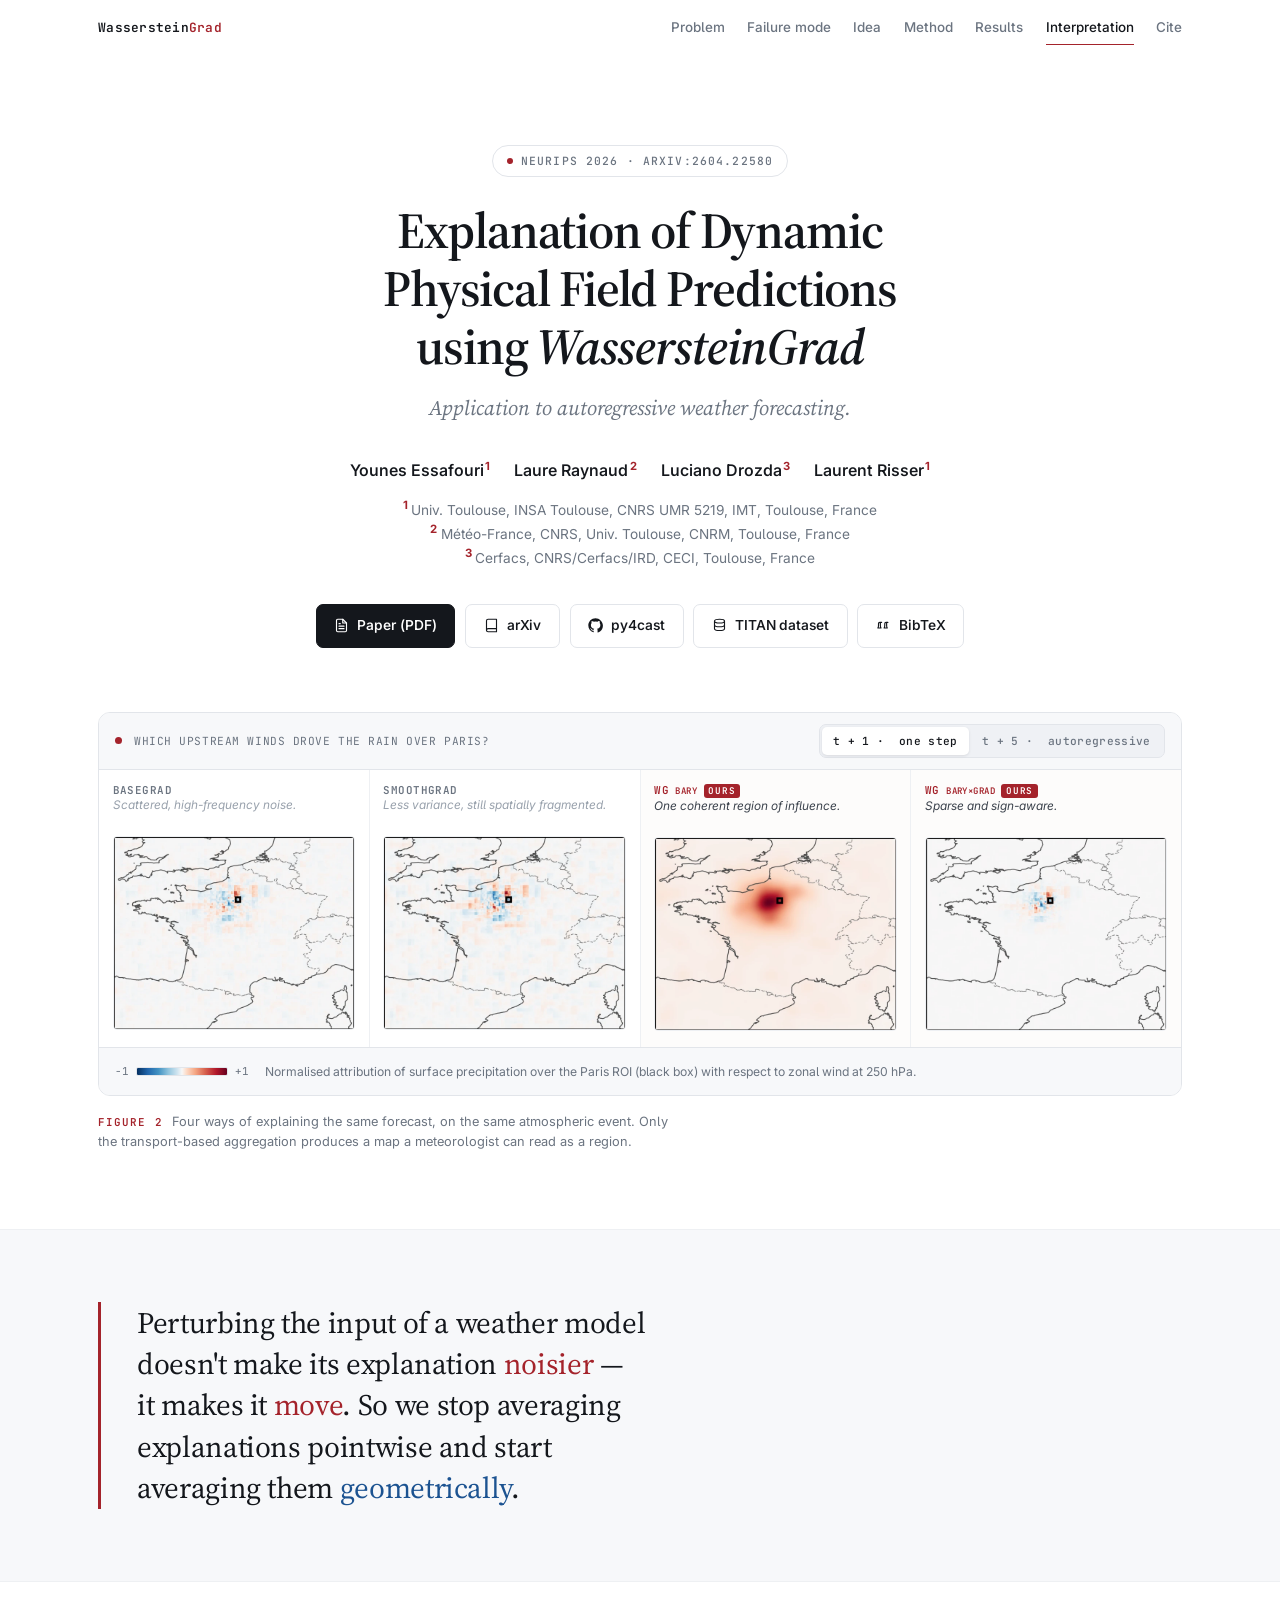
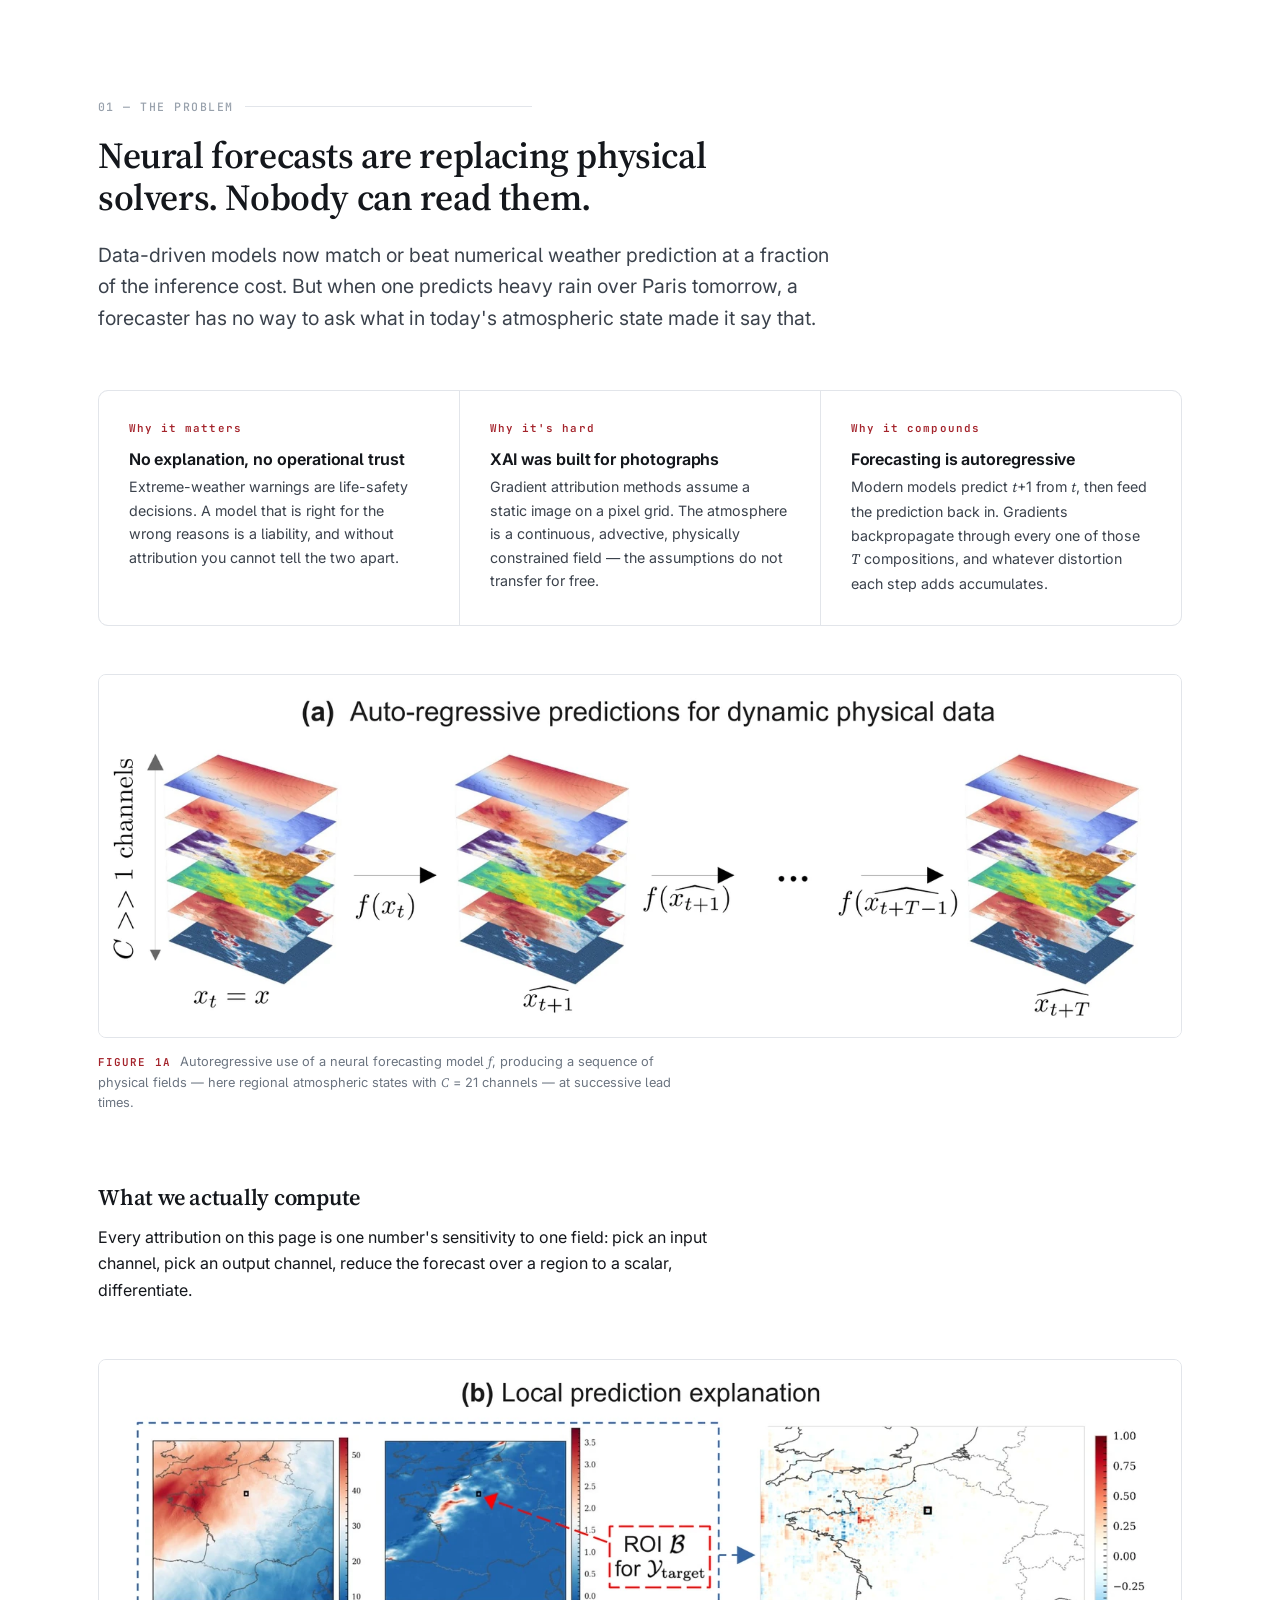
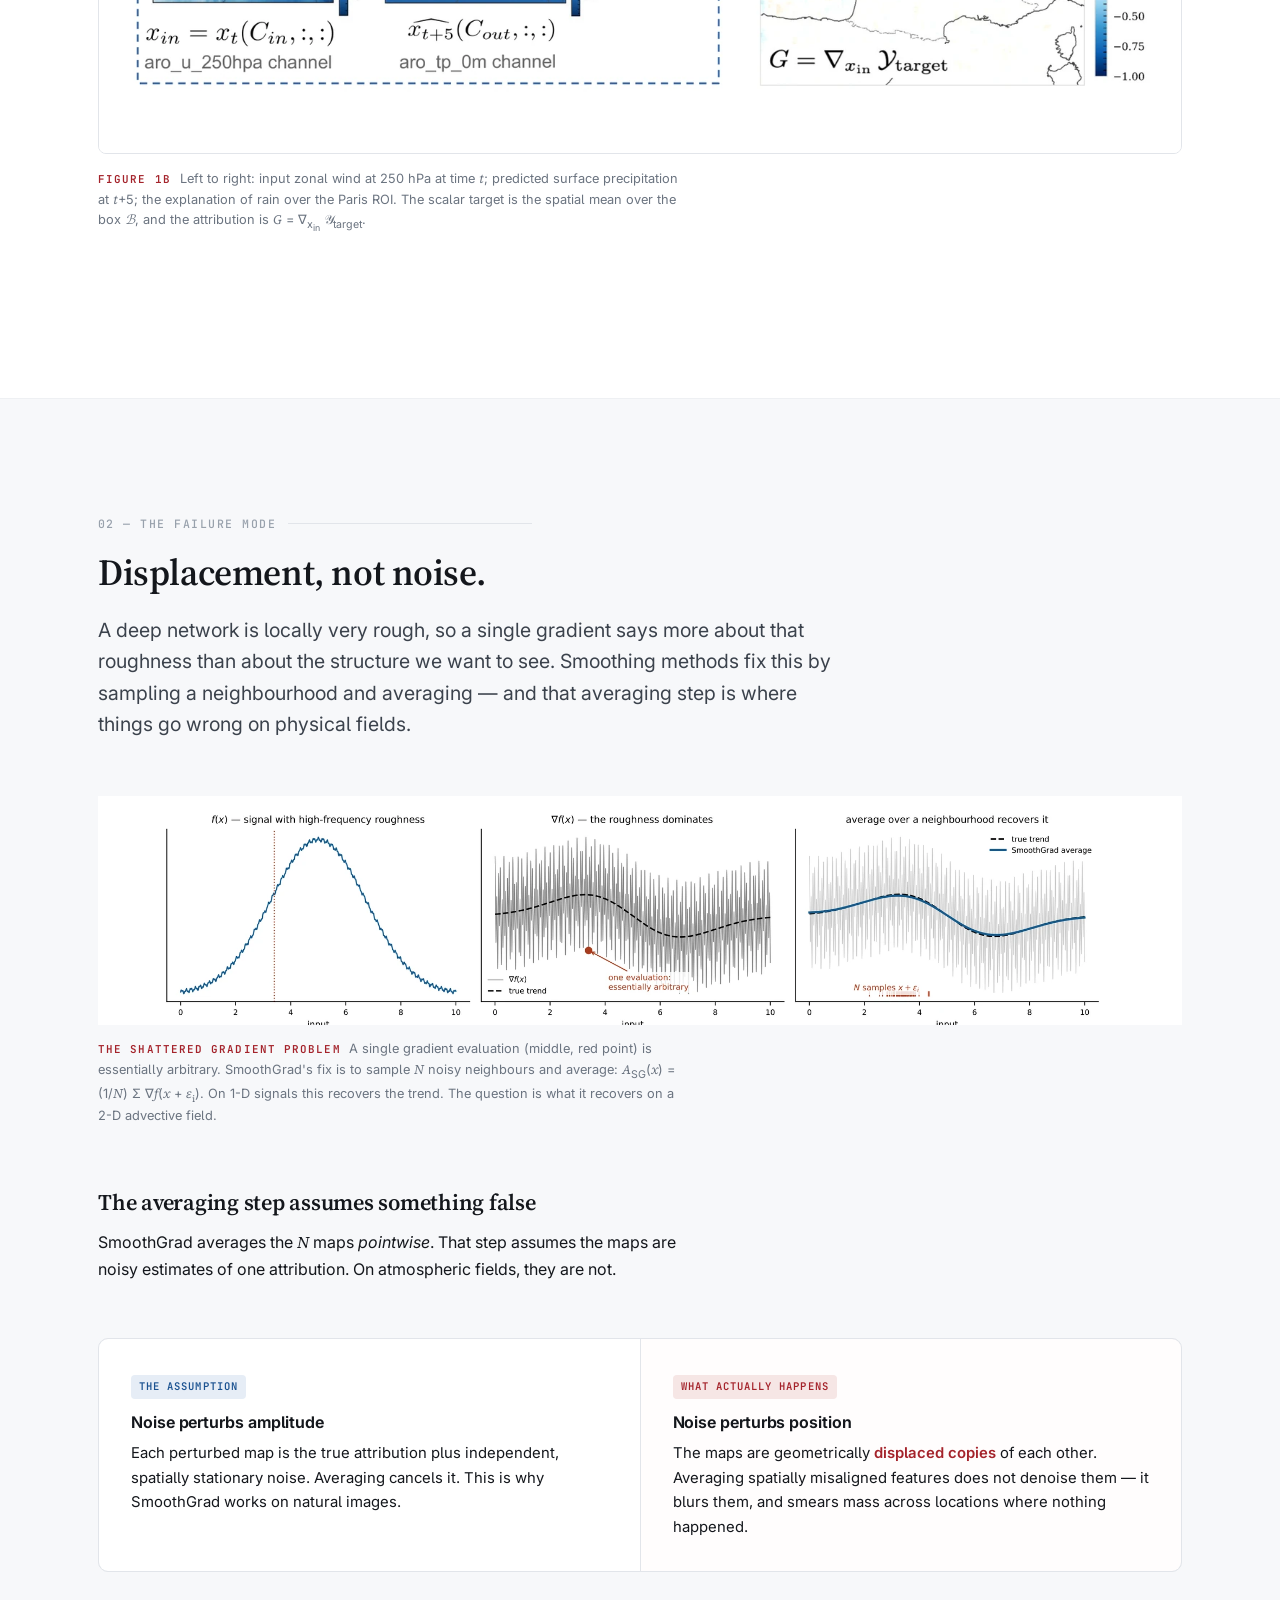
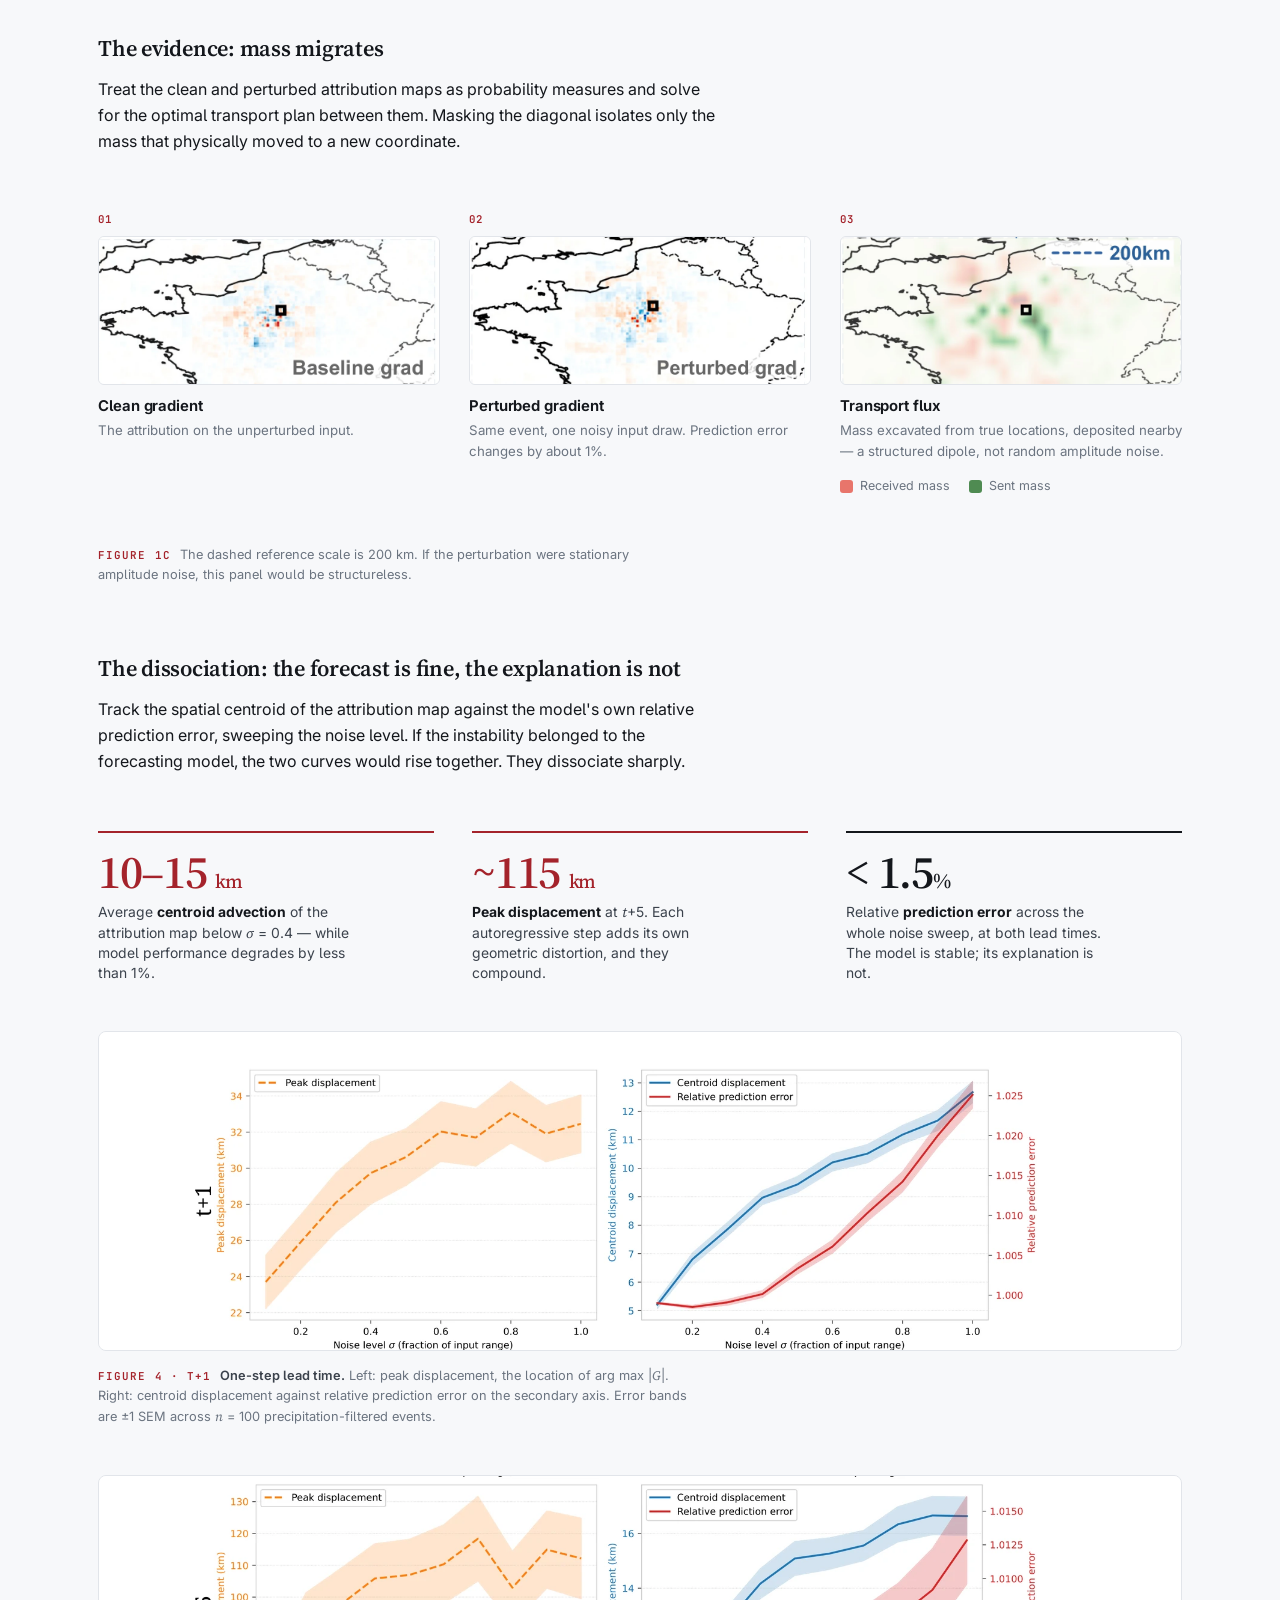
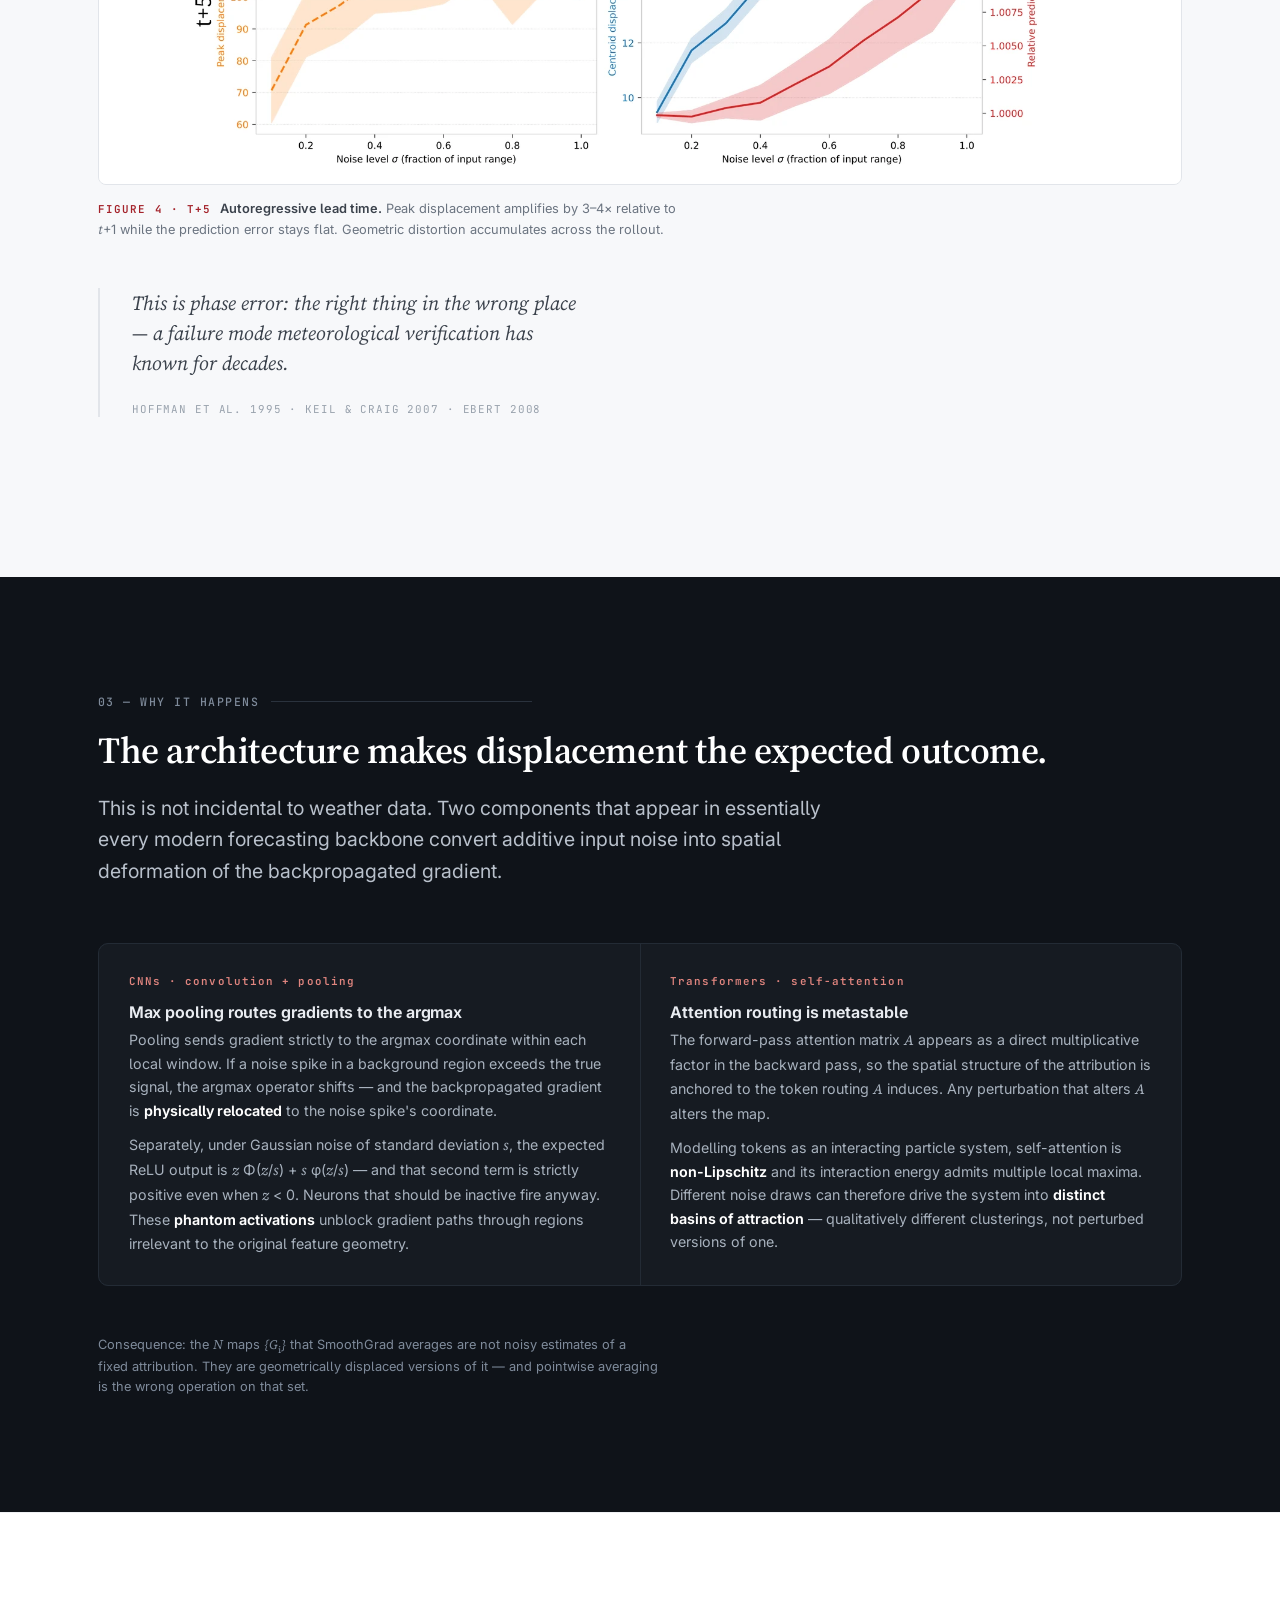
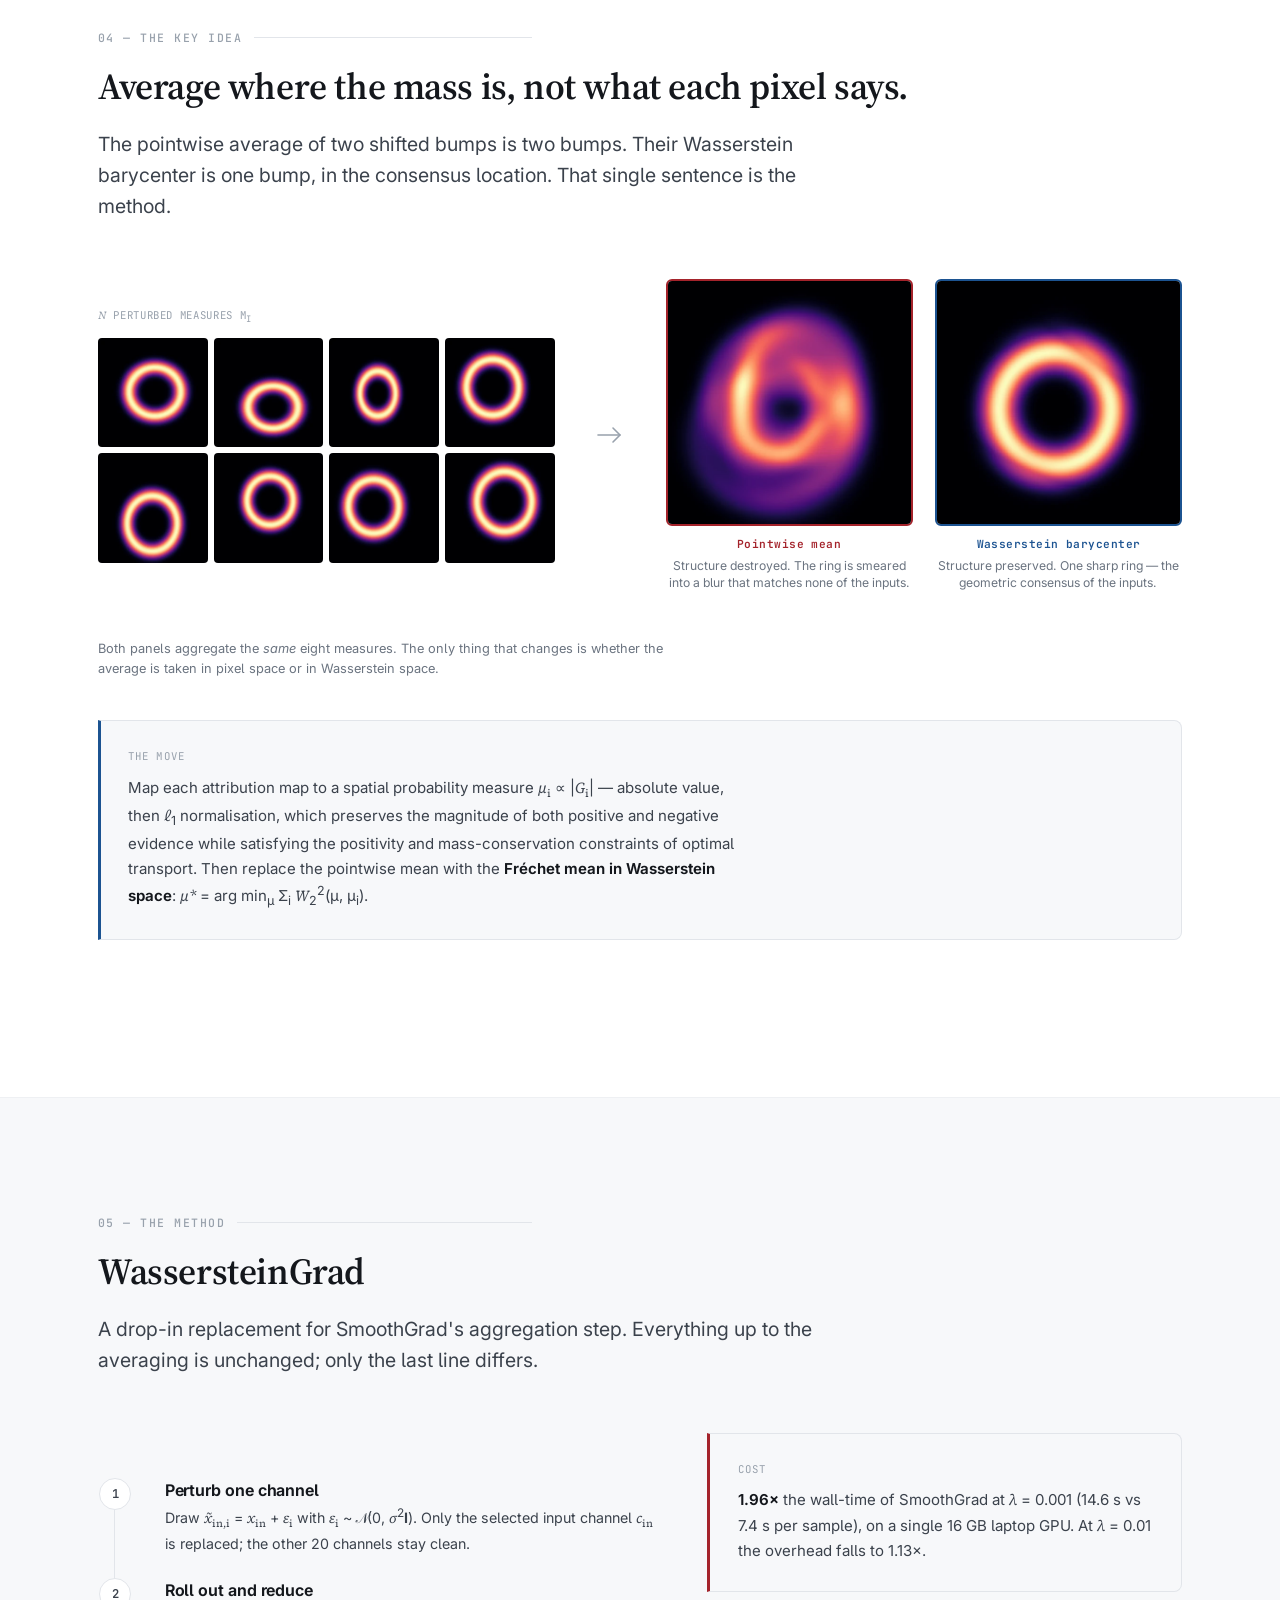
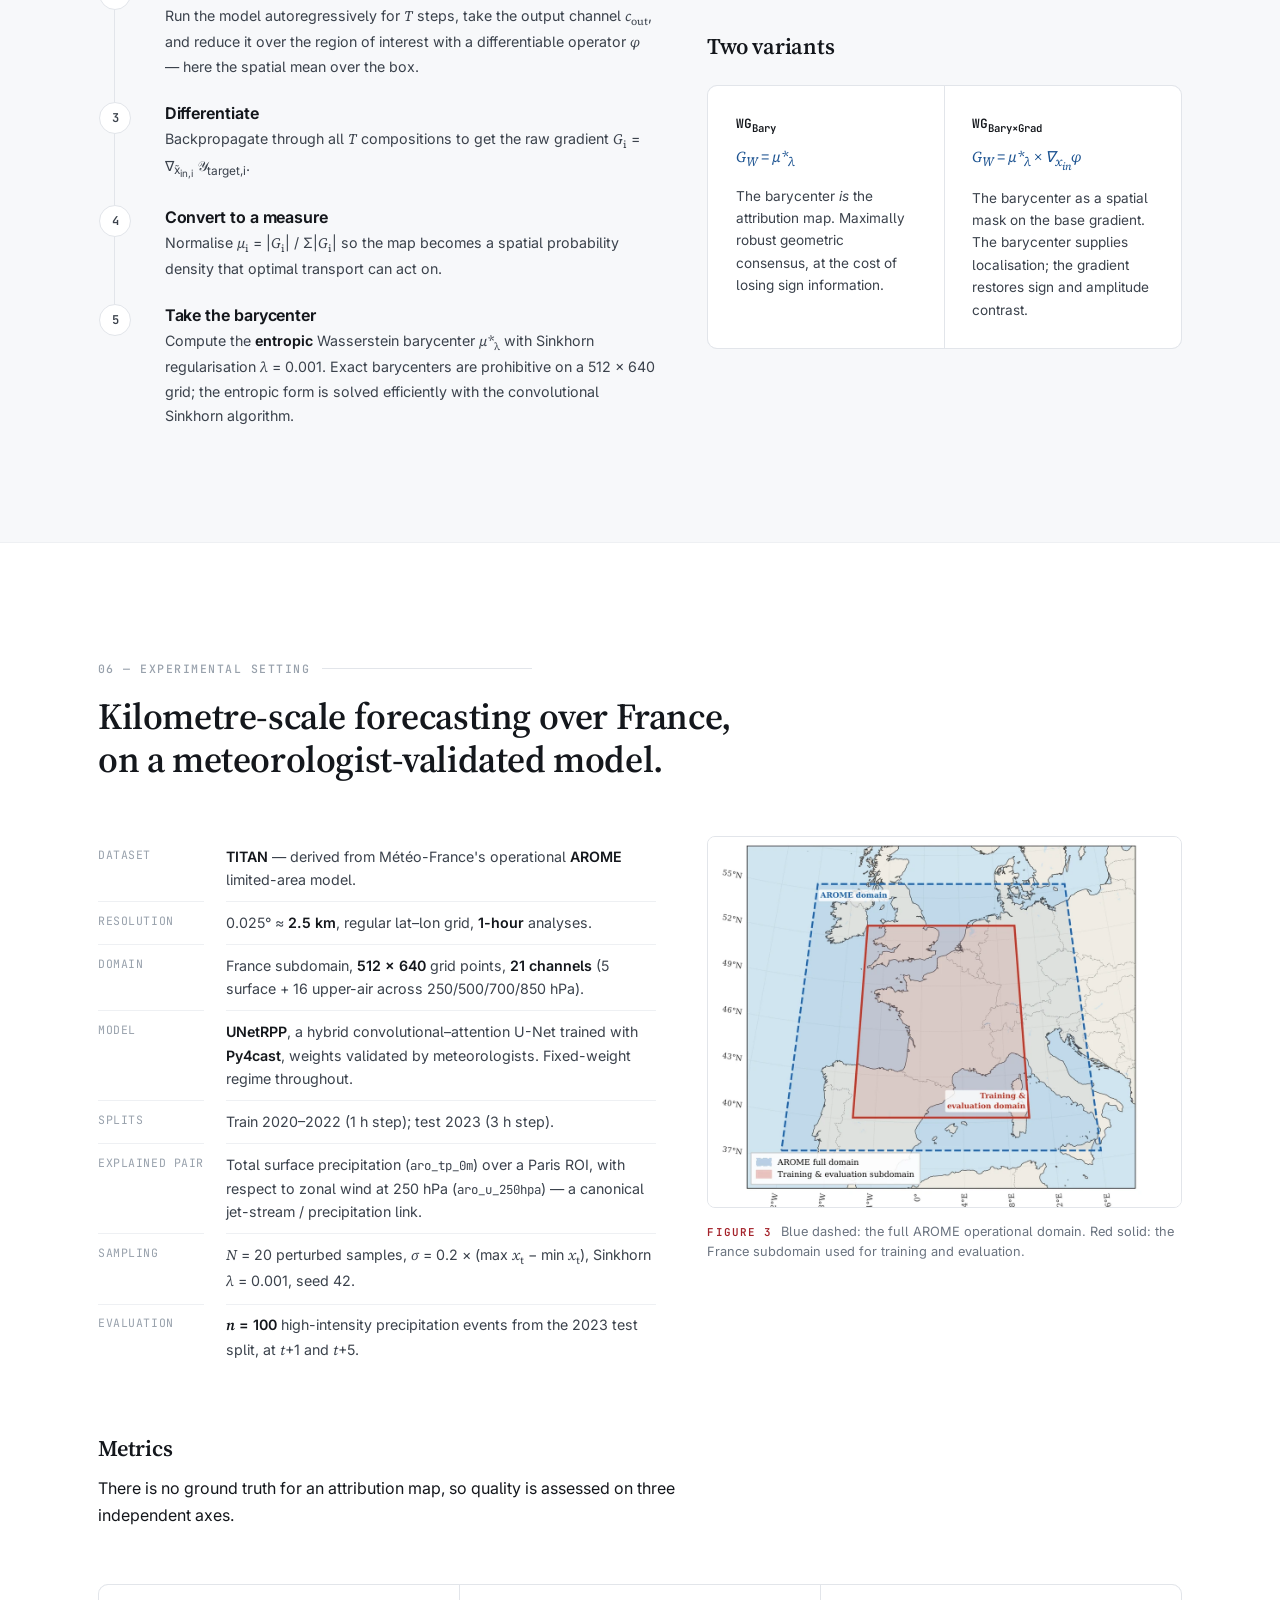
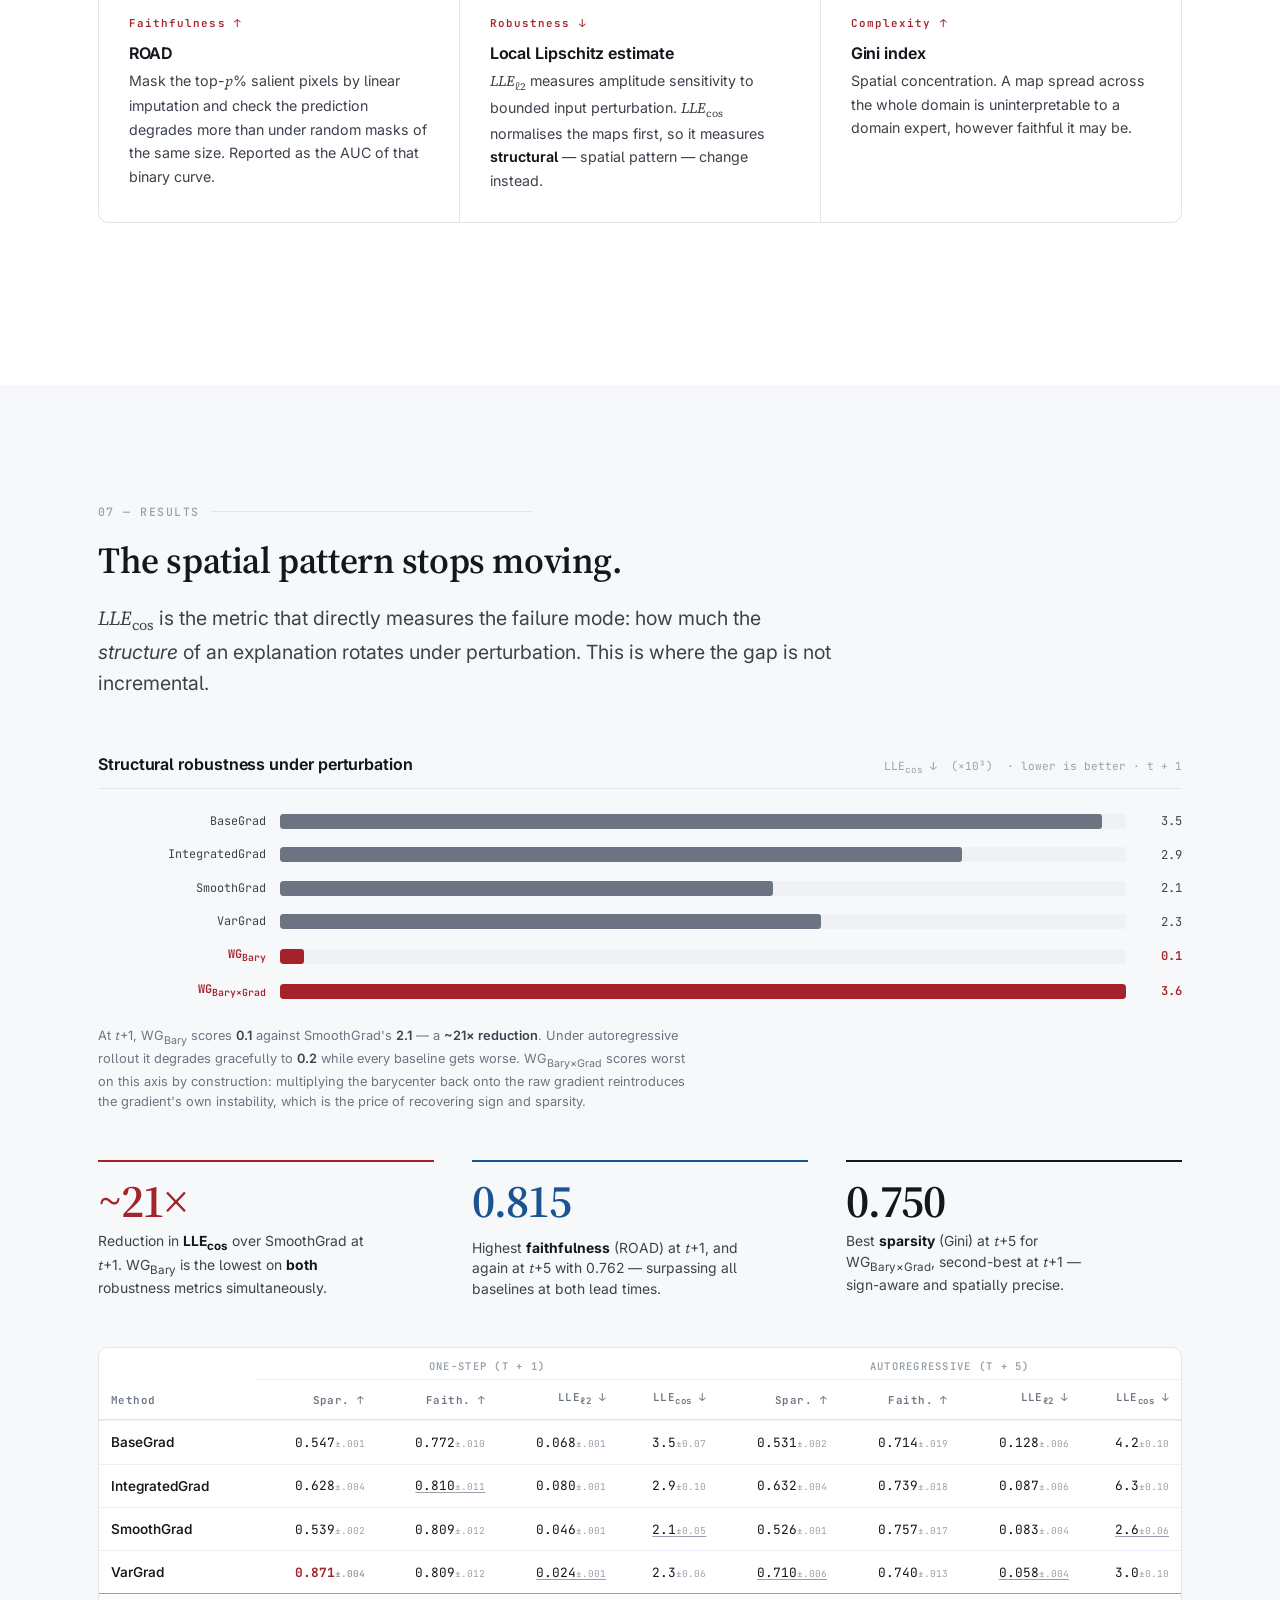
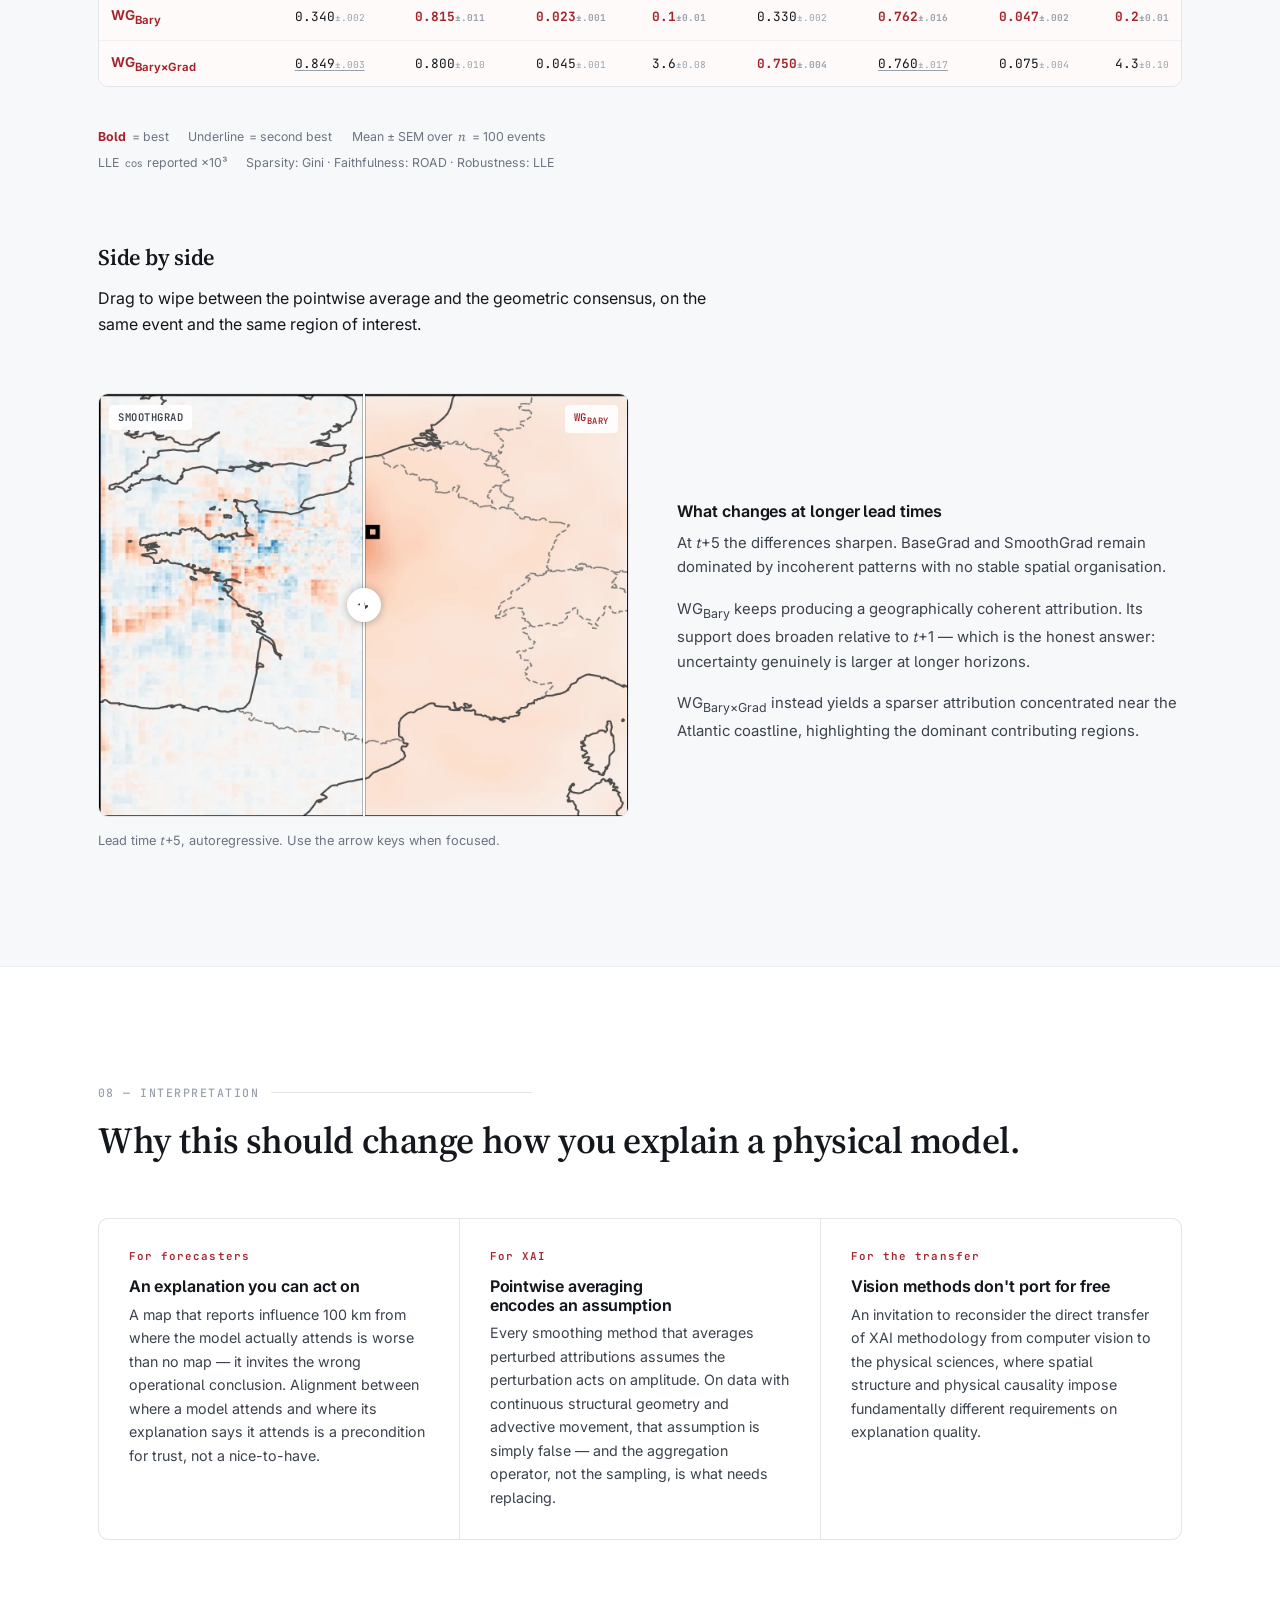
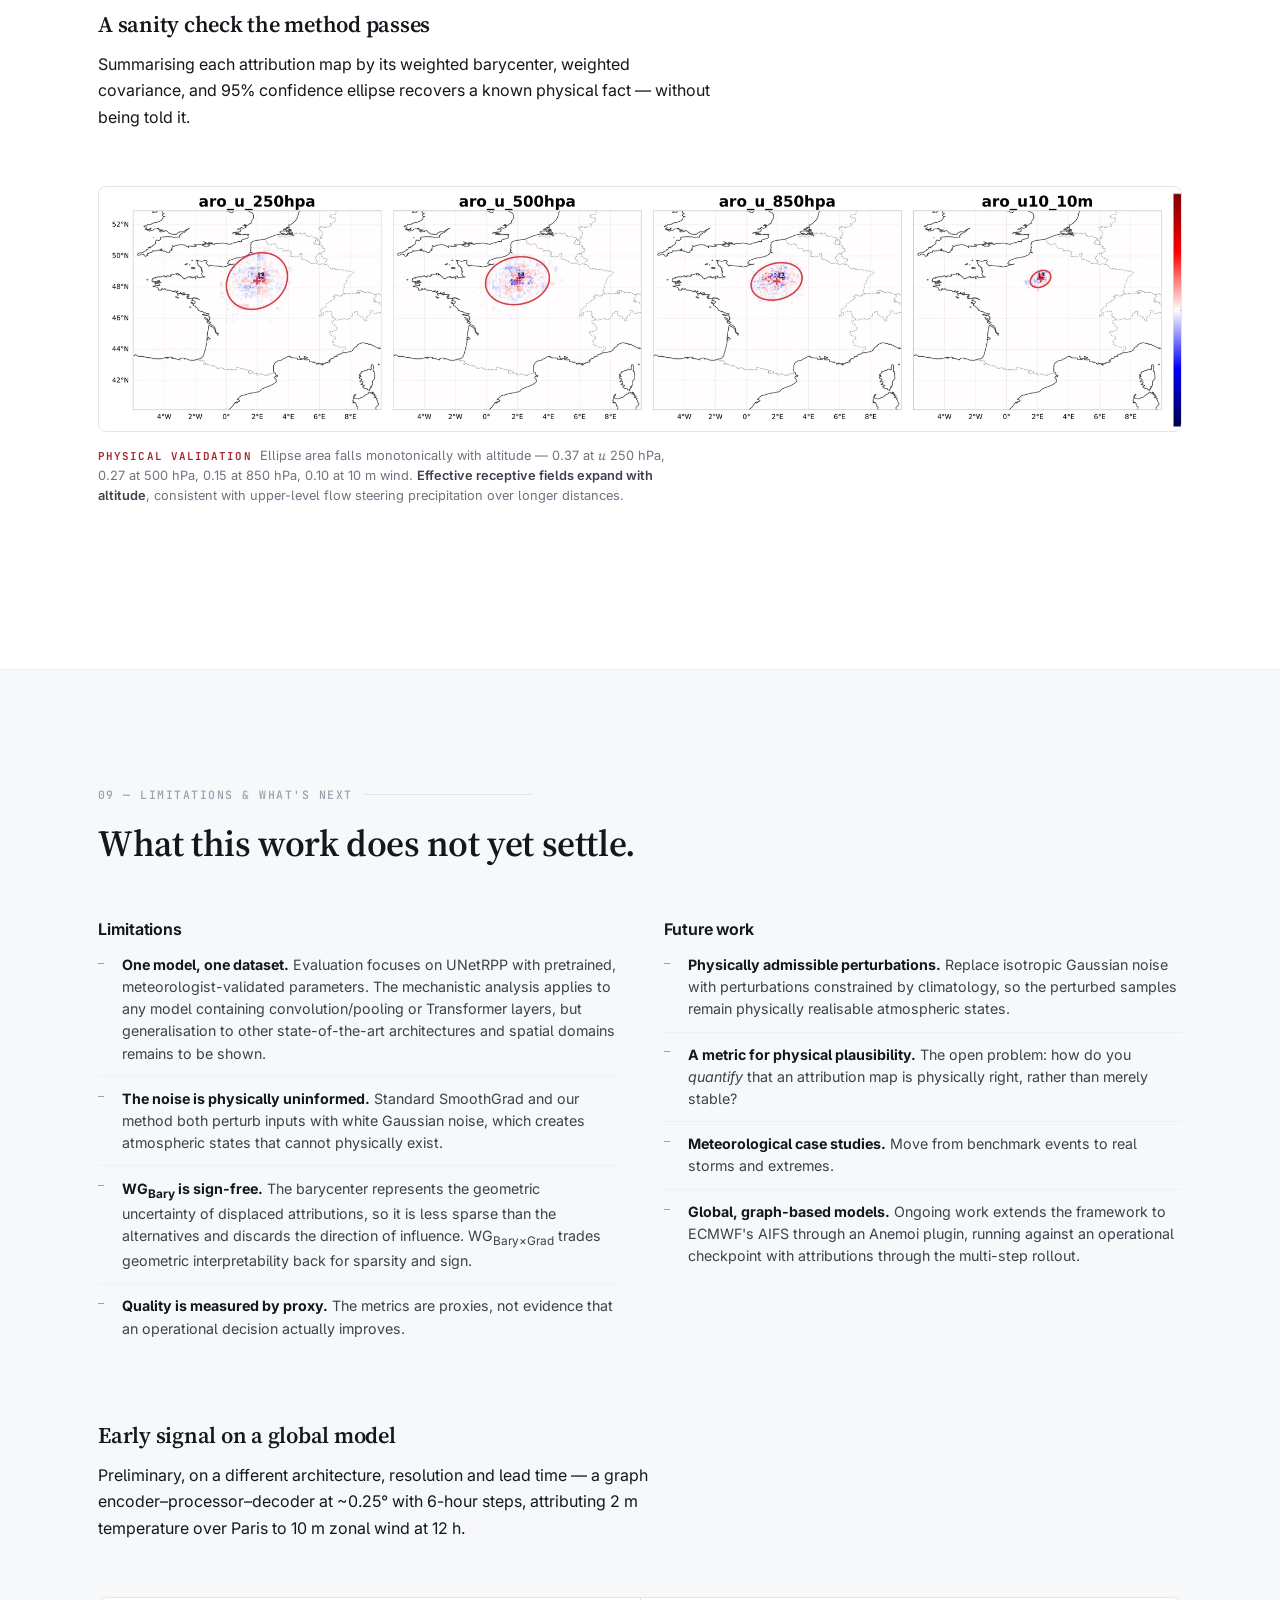
==== commit b6b7da26: "Second design pass: atmospheric hero, one continuous page - Hero: the forecast field becomes a full-" ====
--- a/wassersteingrad/index.html
+++ b/wassersteingrad/index.html
@@ -40,7 +40,7 @@
   ],
   "identifier": "arXiv:2604.22580",
   "datePublished": "2026-04-24",
-  "creativeWorkStatus": "Preprint. Under review.",
+  "creativeWorkStatus": "Accepted at NeurIPS 2026.",
   "abstract": "Stochastic input perturbations do not induce stationary amplitude noise in attribution maps of dynamic physical fields, but cause a geometric displacement of the attributions. WassersteinGrad extracts a geometric consensus of perturbed attribution maps by computing their entropic Wasserstein barycenter."
 }
 </script>
@@ -69,7 +69,7 @@
 <!-- ====================================================== HERO ============ -->
 <header class="hero" id="top">
   <div class="wrap">
-    <p class="venue">Preprint · Under review · arXiv:2604.22580</p>
+    <p class="venue">NeurIPS 2026 · arXiv:2604.22580</p>
 
     <h1>Explanation of Dynamic Physical Field Predictions using <span class="wg">WassersteinGrad</span></h1>
     <p class="hero-sub">Application to autoregressive weather forecasting.</p>
@@ -725,13 +725,15 @@
 
     <div class="bib" data-reveal>
       <button class="copy-btn" type="button" id="copy-bib" data-target="bibtex">Copy</button>
-      <pre id="bibtex"><code>@article{essafouri2026wassersteingrad,
-  title   = {Explanation of Dynamic Physical Field Predictions using
-             WassersteinGrad: Application to Autoregressive Weather Forecasting},
-  author  = {Essafouri, Younes and Raynaud, Laure and
-             Drozda, Luciano and Risser, Laurent},
-  journal = {arXiv preprint arXiv:2604.22580},
-  year    = {2026}
+      <pre id="bibtex"><code>@inproceedings{essafouri2026wassersteingrad,
+  title         = {Explanation of Dynamic Physical Field Predictions using
+                   WassersteinGrad: Application to Autoregressive Weather Forecasting},
+  author        = {Essafouri, Younes and Raynaud, Laure and
+                   Drozda, Luciano and Risser, Laurent},
+  booktitle     = {Advances in Neural Information Processing Systems},
+  year          = {2026},
+  eprint        = {2604.22580},
+  archivePrefix = {arXiv}
 }</code></pre>
     </div>
 
@@ -784,7 +786,7 @@
       </div>
     </div>
     <div class="footer-base">
-      <p>Preprint under review · Figures reproduced from the paper and the associated presentation.</p>
+      <p>NeurIPS 2026 · Figures reproduced from the paper and the associated presentation.</p>
       <p><a href="../index.html">← Younes Essafouri</a></p>
     </div>
   </div>
